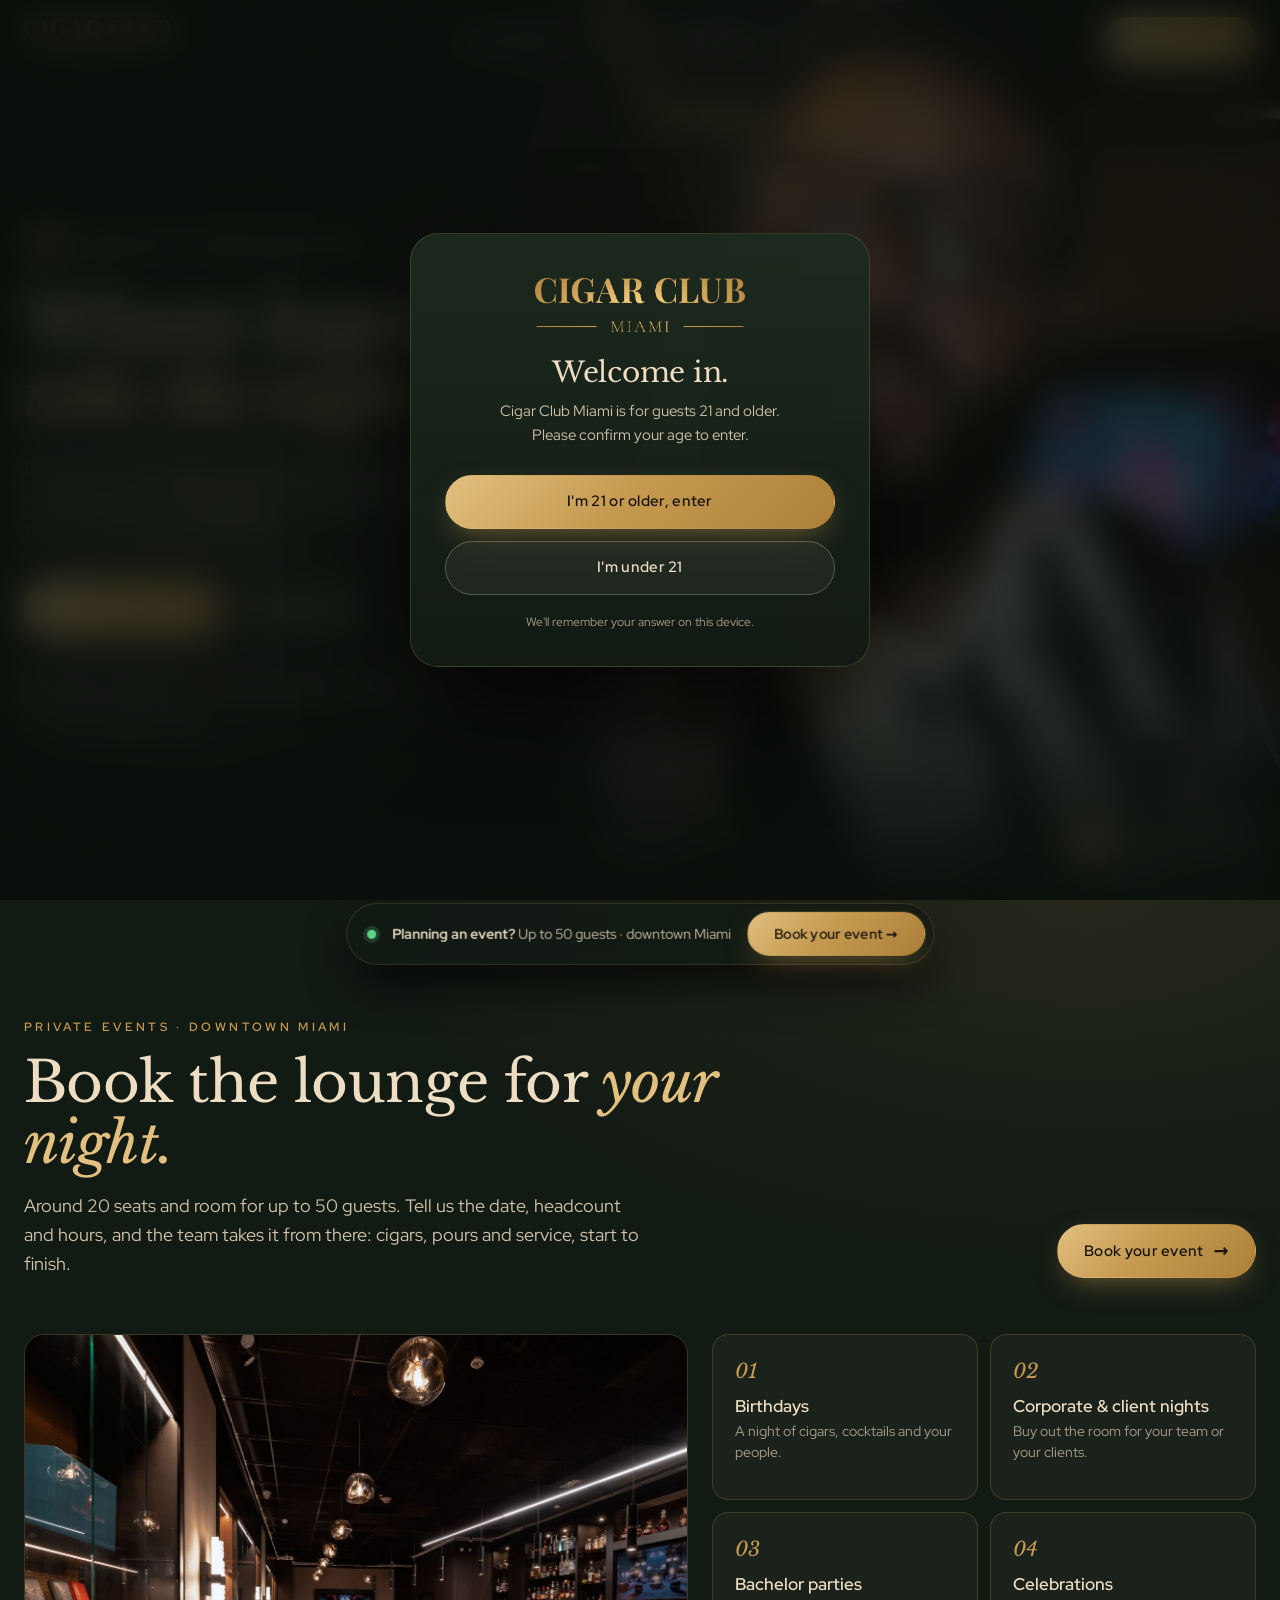
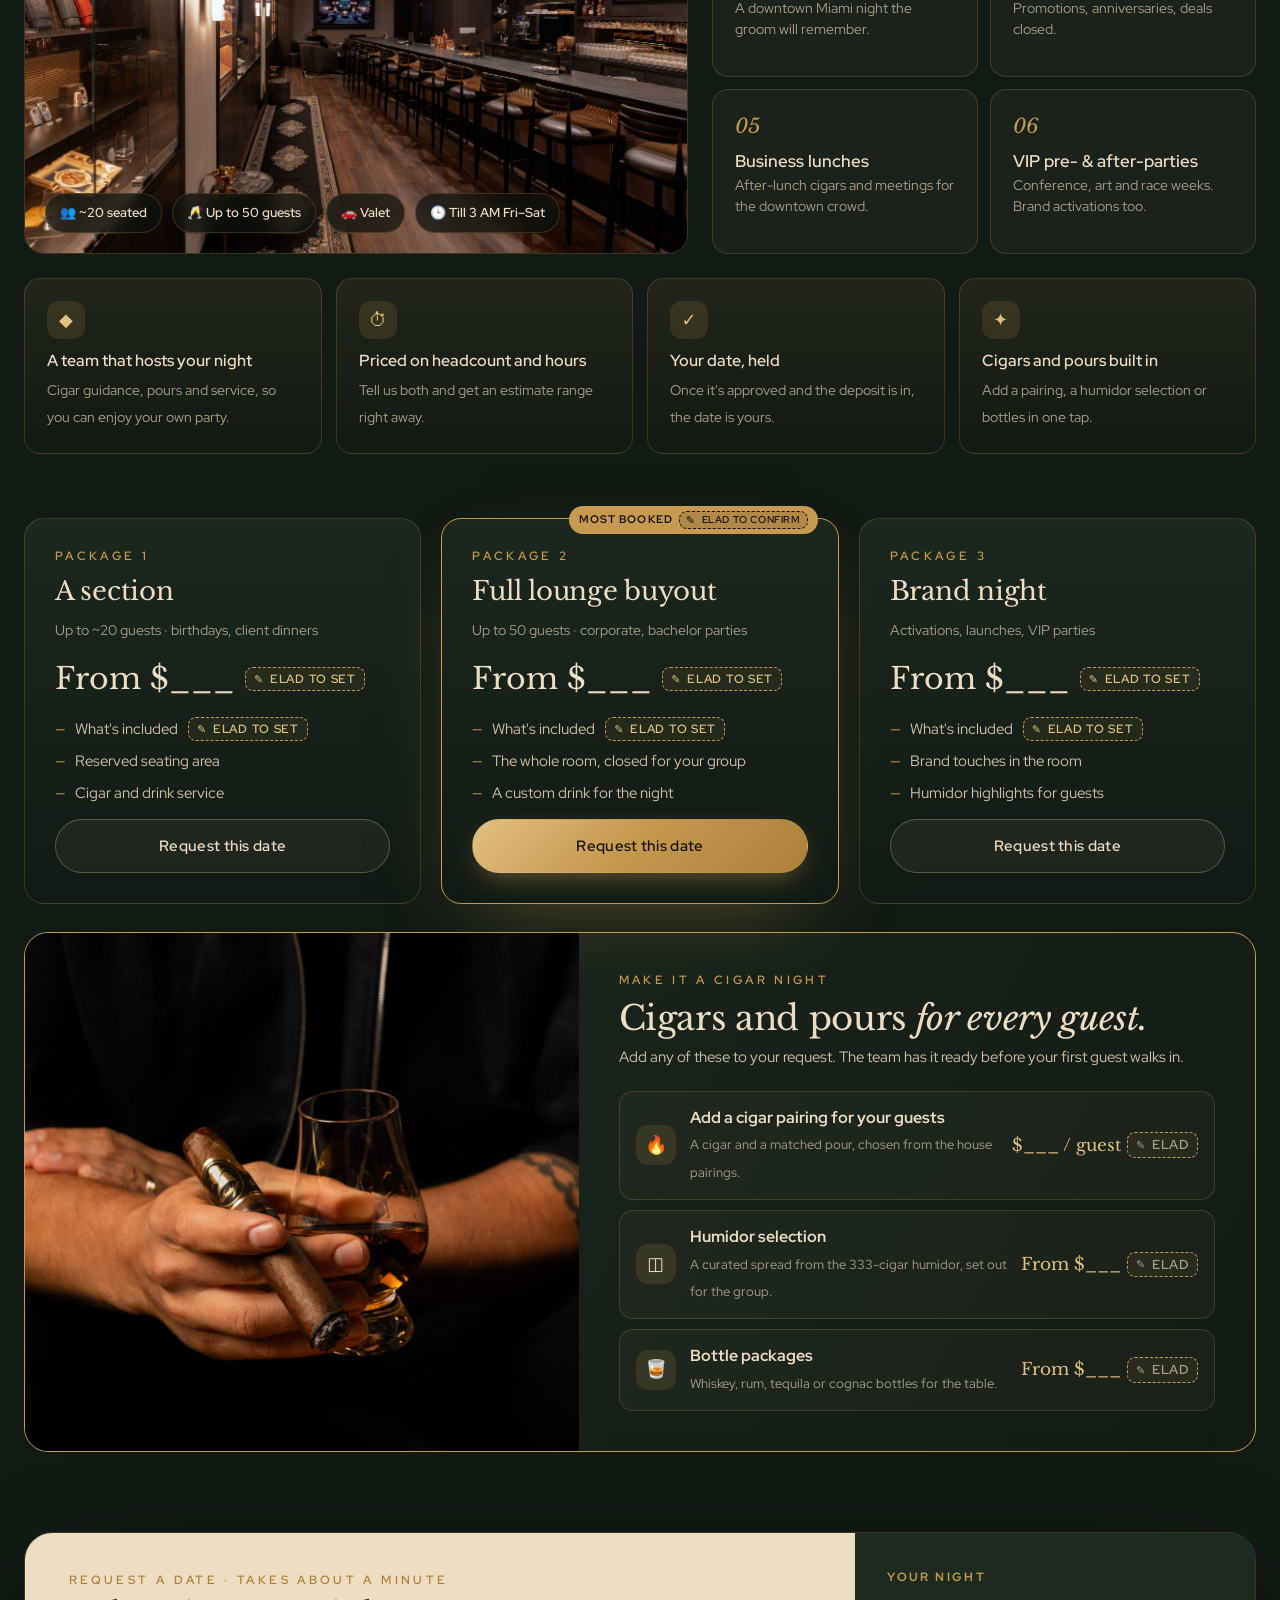
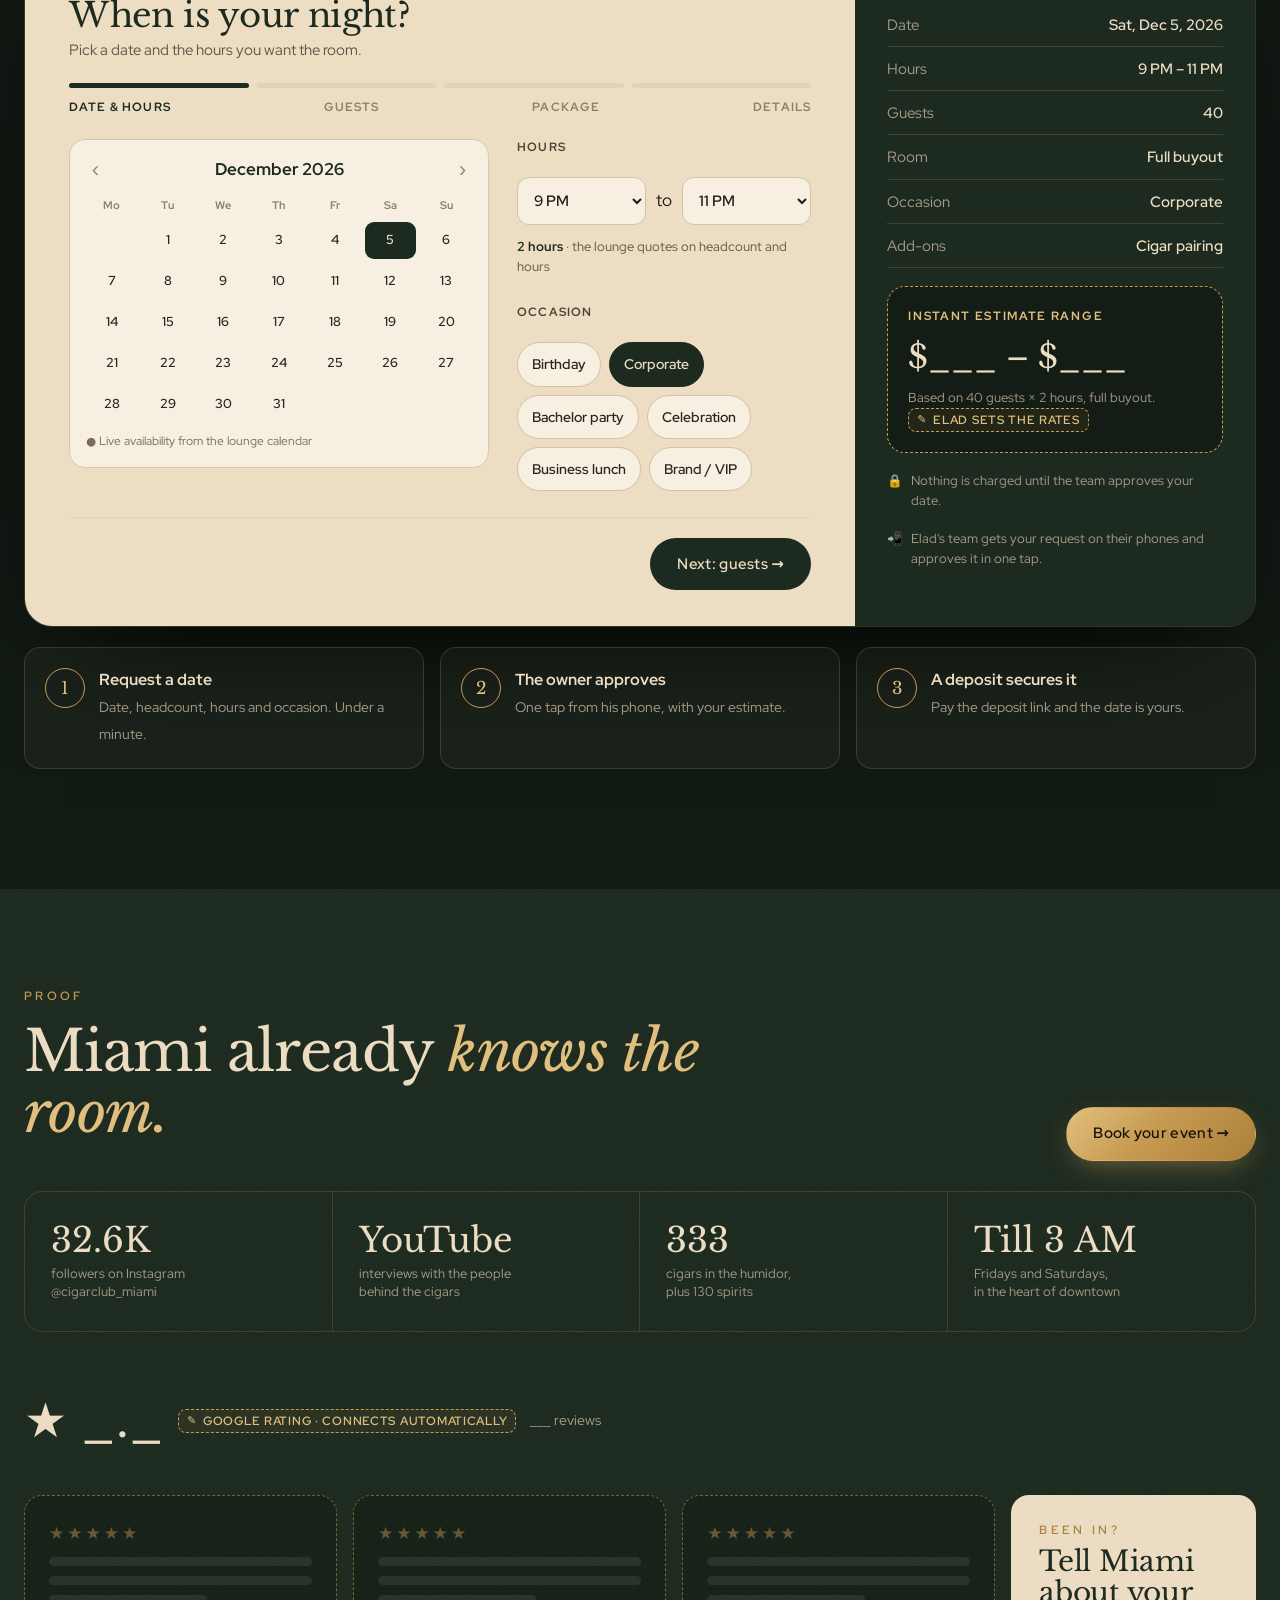
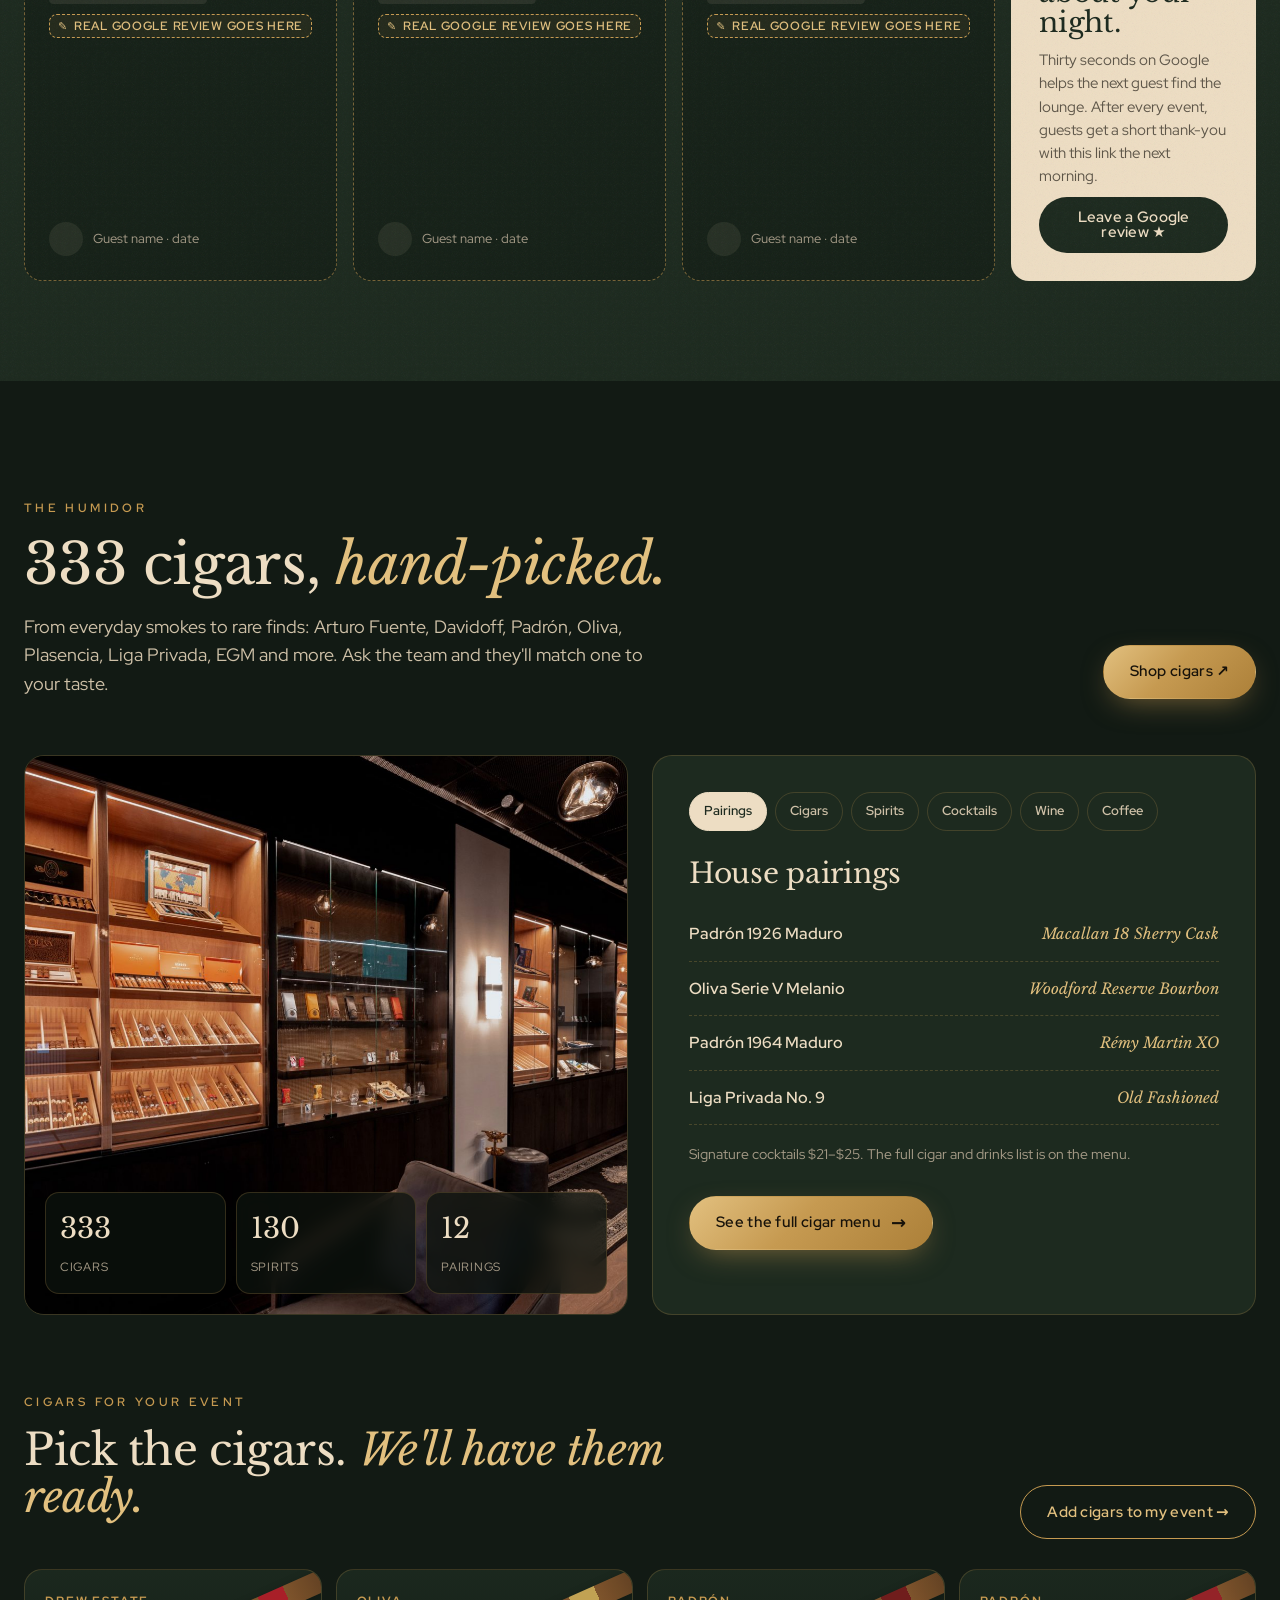
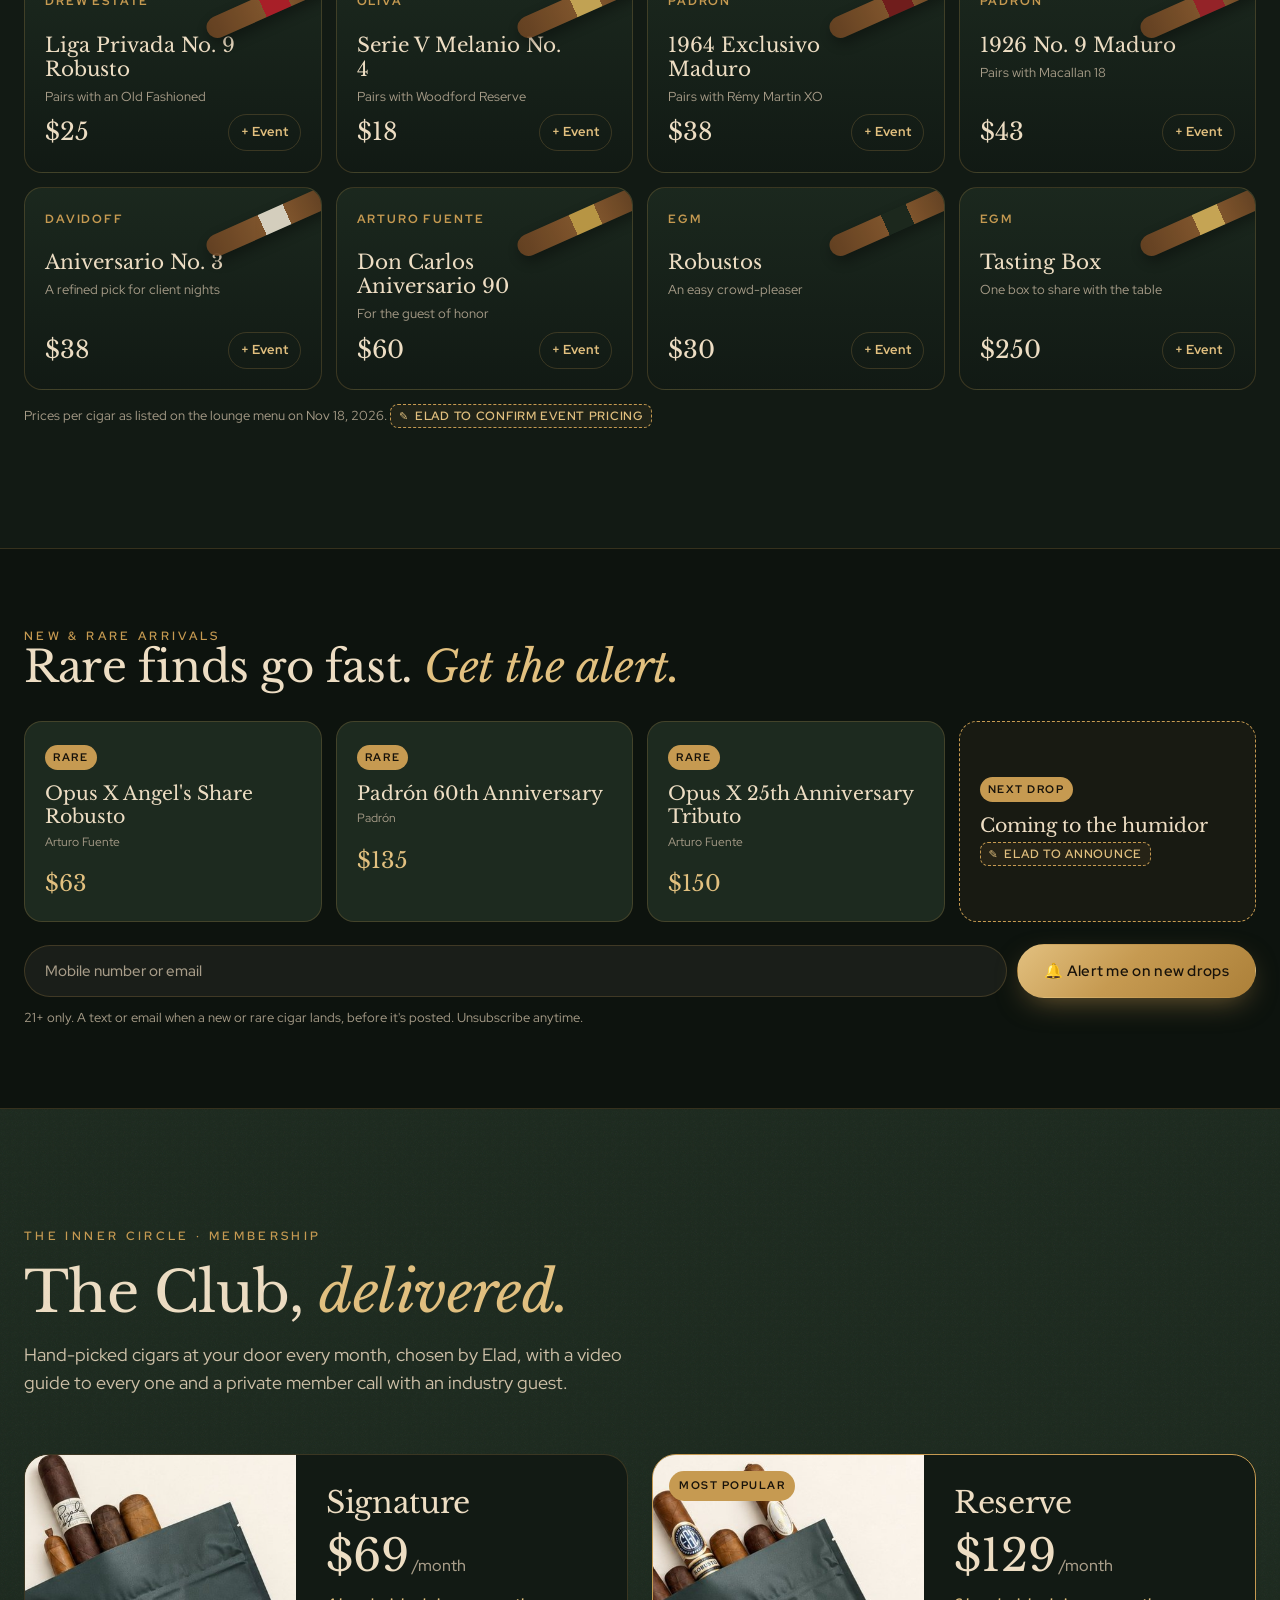
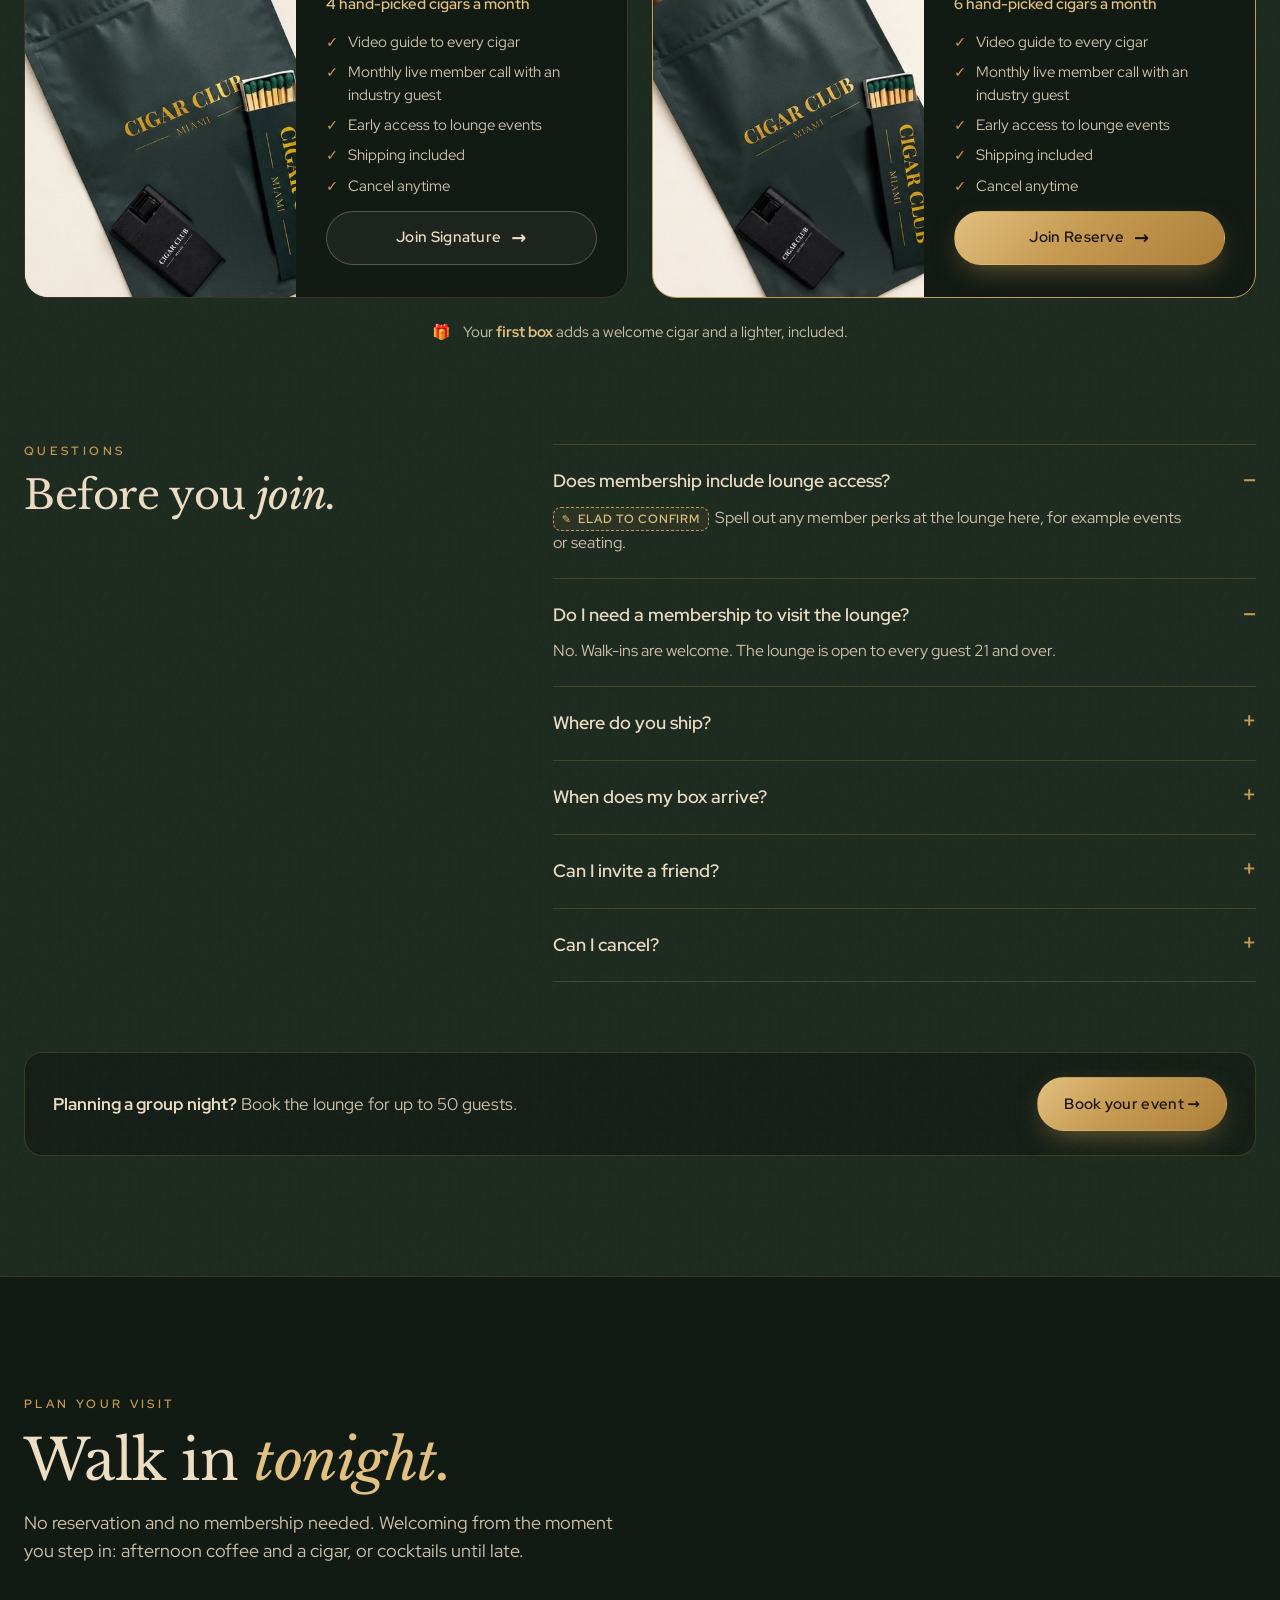
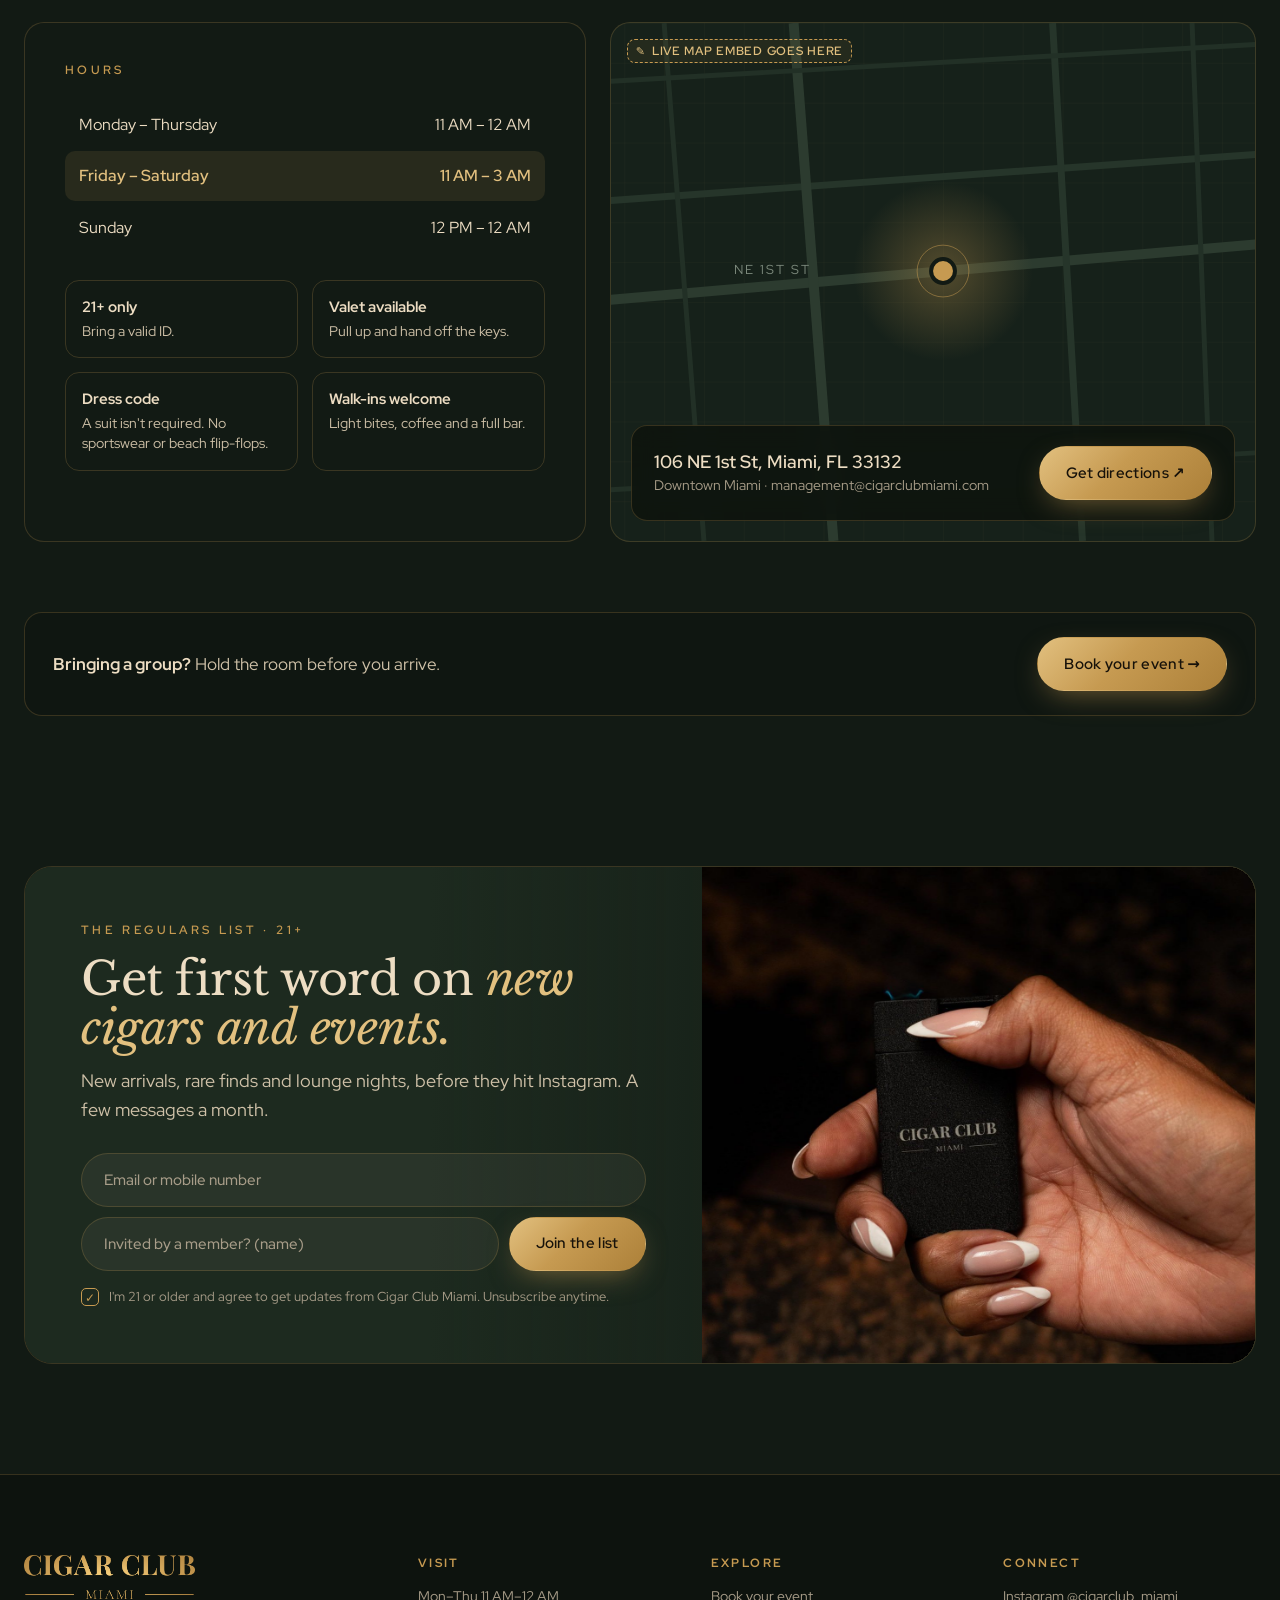
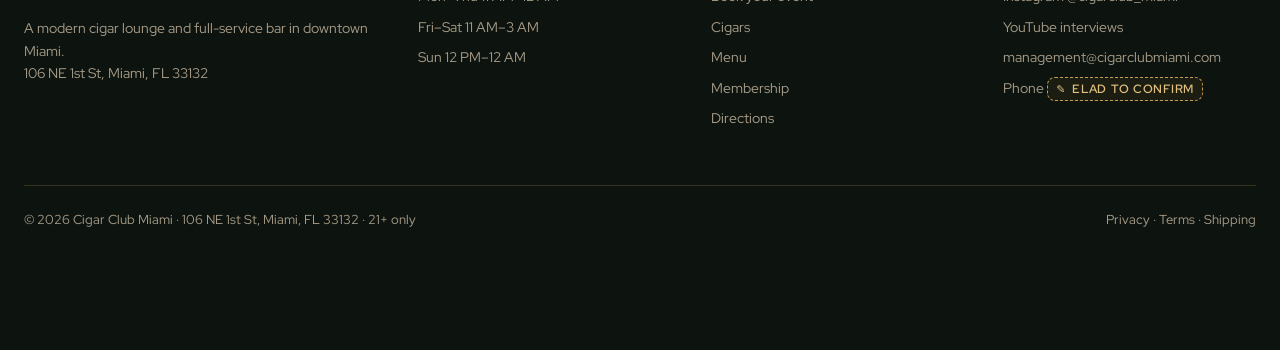
==== index.html @ aabade2b "Add Cigar Club Miami revamp preview (noindex mockup) Static preview pages and assets for an unlisted" ====
<!doctype html>
<html lang="en">
<head>
<meta charset="utf-8">
<meta name="viewport" content="width=device-width, initial-scale=1, viewport-fit=cover">
<!-- GETTING FOUND: one name, one address, one ZIP (33132) everywhere -->
<title>Cigar Club Miami | Cigar Lounge, Bar &amp; Private Events in Downtown Miami</title>
<meta name="description" content="Cigar lounge and full bar at 106 NE 1st St, downtown Miami, FL 33132. 333 cigars, 130 spirits, private events for up to 50 guests, and a monthly cigar membership. 21+.">
<meta name="robots" content="noindex,nofollow">
<meta property="og:type" content="website">
<meta property="og:site_name" content="Cigar Club Miami">
<meta property="og:title" content="Cigar Club Miami | Cigar Lounge &amp; Private Events, Downtown Miami">
<meta property="og:description" content="Book your event, shop 333 cigars, or walk in tonight. 106 NE 1st St, Miami, FL 33132. 21+.">
<meta property="og:url" content="https://cigarclubmiami.com/">
<meta property="og:image" content="https://cigarclubmiami.com/og-image.jpg">
<meta name="twitter:card" content="summary_large_image">
<script type="application/ld+json">
{
  "@context": "https://schema.org",
  "@type": ["BarOrPub", "LocalBusiness"],
  "name": "Cigar Club Miami",
  "url": "https://cigarclubmiami.com/",
  "image": "https://cigarclubmiami.com/og-image.jpg",
  "email": "management@cigarclubmiami.com",
  "address": {
    "@type": "PostalAddress",
    "streetAddress": "106 NE 1st St",
    "addressLocality": "Miami",
    "addressRegion": "FL",
    "postalCode": "33132",
    "addressCountry": "US"
  },
  "openingHoursSpecification": [
    {"@type": "OpeningHoursSpecification", "dayOfWeek": ["Monday","Tuesday","Wednesday","Thursday"], "opens": "11:00", "closes": "00:00"},
    {"@type": "OpeningHoursSpecification", "dayOfWeek": ["Friday","Saturday"], "opens": "11:00", "closes": "03:00"},
    {"@type": "OpeningHoursSpecification", "dayOfWeek": "Sunday", "opens": "12:00", "closes": "00:00"}
  ],
  "hasMenu": "https://cigarclubmiami.com/menu",
  "acceptsReservations": true,
  "sameAs": ["https://www.instagram.com/cigarclub_miami/"]
}
</script>
<link rel="stylesheet" href="assets/fonts/fonts.css">
<style>

:root{
  --green:#1d2a1f; --green-2:#1c291e; --deep:#121a14; --ink:#0d130e;
  --cream:#edddc3; --cream-2:#cfc1a8; --muted:#a89d89;
  --gold:#c69a51; --gold-2:#ac8039; --gold-hi:#e2c07f;
  --line:rgba(198,154,81,.22); --card:rgba(237,221,195,.04);
  --serif:'Libre Baskerville',Georgia,serif; --sans:'Red Hat Display',system-ui,sans-serif;
  --r:20px;
}
*{box-sizing:border-box;margin:0;padding:0}
html{scroll-behavior:smooth;-webkit-text-size-adjust:100%}
body{background:var(--deep);color:var(--cream);font-family:var(--sans);font-size:17px;line-height:1.6;-webkit-font-smoothing:antialiased;overflow-x:hidden}
img,video{display:block;max-width:100%}
a{color:inherit;text-decoration:none}
.wrap{width:min(1240px,100% - 48px);margin-inline:auto}
.eyebrow{font:600 12px/1.2 var(--sans);letter-spacing:.28em;text-transform:uppercase;color:var(--gold)}
h1,h2,h3{font-family:var(--serif);font-weight:400;letter-spacing:-.01em;line-height:1.08}
h2{font-size:clamp(34px,4.4vw,58px)}
h2 em,h1 em{font-style:italic;color:var(--gold-hi)}
.lead{color:var(--cream-2);font-size:18px;max-width:620px}
section{position:relative}
.sec{padding:120px 0}
.grain:before{content:"";position:absolute;inset:0;pointer-events:none;opacity:.06;
  background-image:url("data:image/svg+xml,%3Csvg xmlns='http://www.w3.org/2000/svg' width='160' height='160'%3E%3Cfilter id='n'%3E%3CfeTurbulence baseFrequency='.9' numOctaves='2'/%3E%3C/filter%3E%3Crect width='100%25' height='100%25' filter='url(%23n)'/%3E%3C/svg%3E")}

/* buttons */
.btn{display:inline-flex;align-items:center;justify-content:center;gap:10px;height:54px;padding:0 26px;border-radius:999px;font:600 15px/1 var(--sans);letter-spacing:.02em;cursor:pointer;border:1px solid transparent;transition:transform .2s,background .2s;white-space:nowrap}
.btn:hover{transform:translateY(-2px)}
.btn-gold{background:linear-gradient(135deg,var(--gold-hi),var(--gold) 45%,var(--gold-2));color:#17120a;box-shadow:0 10px 30px -10px rgba(198,154,81,.6)}
.btn-ghost{background:rgba(237,221,195,.06);border-color:rgba(237,221,195,.28);color:var(--cream);backdrop-filter:blur(10px)}
.btn-line{border-color:var(--gold);color:var(--gold-hi)}
.arrow{font-size:18px;line-height:1}

/* placeholder chip */
.ph{display:inline-flex;align-items:center;gap:6px;border:1px dashed var(--gold);color:var(--gold-hi);background:rgba(198,154,81,.08);border-radius:8px;padding:2px 8px;font:600 12px/1.5 var(--sans);letter-spacing:.06em;text-transform:uppercase;white-space:nowrap}
.ph:before{content:"✎";font-size:11px}

/* age gate */
#gate{position:fixed;inset:0;z-index:100;display:grid;place-items:center;background:rgba(10,15,11,.72);backdrop-filter:blur(18px) saturate(.8);padding:24px}
#gate .box{width:min(460px,100%);text-align:center;background:linear-gradient(180deg,rgba(29,42,31,.96),rgba(18,26,20,.98));border:1px solid var(--line);border-radius:28px;padding:44px 34px 34px;box-shadow:0 40px 120px -20px #000}
#gate img{width:210px;margin:0 auto 26px}
#gate h3{font-size:28px;margin-bottom:10px}
#gate p{color:var(--cream-2);font-size:15px;margin-bottom:28px}
#gate .row{display:grid;gap:12px}
#gate small{display:block;margin-top:18px;color:var(--muted);font-size:12px}
body.nogate #gate{display:none}

/* header */
header.top{position:fixed;top:0;left:0;right:0;z-index:50;transition:background .3s,border-color .3s;border-bottom:1px solid transparent}
header.top.scrolled{background:rgba(18,26,20,.82);backdrop-filter:blur(16px);border-color:var(--line)}
header .bar{display:flex;align-items:center;justify-content:space-between;height:78px}
header .logo img{height:38px;width:auto}
header nav{display:flex;gap:34px;font-size:14px;font-weight:500;letter-spacing:.04em}
header nav a{opacity:.85}header nav a:hover{opacity:1;color:var(--gold-hi)}
header .btn{height:44px;padding:0 20px;font-size:14px}

/* hero — desktop is full-bleed like mobile: Khaled behind the copy, gradient blend, no frame */
.hero{min-height:100vh;min-height:100svh;display:flex;align-items:center;overflow:hidden;background:var(--ink)}
.hero .media{position:absolute;inset:0;overflow:hidden}
.hero .amb{position:absolute;inset:-60px;background:url("assets/hero-khaled-graded-poster.jpg") 70% 18%/cover no-repeat;filter:blur(56px) brightness(.26) saturate(.8);transform:scale(1.14);pointer-events:none}
.bgv{position:absolute;top:0;right:0;bottom:0;height:100%;width:min(56vw,900px);max-width:none;object-fit:cover;object-position:48% 14%;filter:saturate(1.05) contrast(1.07) brightness(.97);
  -webkit-mask-image:linear-gradient(90deg,transparent 0%,#000 9%,#000 100%);
  mask-image:linear-gradient(90deg,transparent 0%,#000 9%,#000 100%)}
.hero .shade{position:absolute;inset:0;z-index:1;background:
  radial-gradient(70% 70% at 76% 34%,rgba(198,154,81,.10),transparent 58%),
  radial-gradient(120% 100% at 76% 42%,transparent 34%,rgba(13,19,14,.48) 100%),
  linear-gradient(90deg,rgba(13,19,14,.98) 0%,rgba(13,19,14,.93) 30%,rgba(13,19,14,.55) 50%,rgba(13,19,14,.12) 66%,rgba(13,19,14,.2) 100%),
  linear-gradient(0deg,rgba(13,19,14,1) 0%,rgba(13,19,14,.7) 10%,rgba(13,19,14,.2) 26%,rgba(13,19,14,0) 42%),
  linear-gradient(180deg,rgba(13,19,14,.5) 0%,rgba(13,19,14,0) 16%)}
.hero.grain:before{z-index:2;opacity:.10}
.hgrid{position:relative;z-index:3;display:grid;grid-template-columns:1fr;align-items:center;padding:120px 0 60px}
.hero .content{max-width:620px}
.frame{display:none}
.sound{position:absolute;left:50%;bottom:18px;transform:translateX(-50%);display:inline-flex;align-items:center;gap:10px;height:44px;padding:0 18px 0 8px;border-radius:999px;border:1px solid rgba(237,221,195,.35);background:rgba(13,19,14,.6);backdrop-filter:blur(10px);color:var(--cream);font:600 14px var(--sans);cursor:pointer;white-space:nowrap;z-index:3}
.sound span{width:28px;height:28px;border-radius:50%;background:var(--gold);color:#17120a;display:grid;place-items:center;font-size:11px}
.sound.d{left:auto;right:36px;bottom:36px;transform:none}
.sound.m{display:none}
#vmodal{position:fixed;inset:0;z-index:120;display:none;place-items:center;background:rgba(5,8,6,.88);backdrop-filter:blur(10px)}
#vmodal.on{display:grid}
#vmodal .vm{position:relative;height:min(86vh,900px);aspect-ratio:9/16;max-width:94vw}
#vmodal video{width:100%;height:100%;border-radius:18px;background:#000;object-fit:contain}
#vmodal button{position:absolute;top:-14px;right:-14px;width:40px;height:40px;border-radius:50%;border:1px solid var(--line);background:var(--green);color:var(--cream);font-size:16px;cursor:pointer}
.asseen{display:inline-flex;align-items:center;gap:10px;padding:7px 14px 7px 8px;border-radius:999px;background:rgba(13,19,14,.55);border:1px solid var(--line);backdrop-filter:blur(8px);font-size:13px;font-weight:500;color:var(--cream);margin-bottom:26px}
.asseen i{width:22px;height:22px;border-radius:50%;background:var(--gold);display:grid;place-items:center;color:#17120a;font-style:normal;font-size:10px;flex:none}
.hero h1{font-size:clamp(48px,5.1vw,76px);max-width:620px;margin-bottom:24px}
.hero .lead{margin-bottom:36px;font-size:19px;max-width:540px}
.ctas{display:flex;flex-wrap:wrap;gap:12px;margin-bottom:40px}
.status{display:flex;flex-wrap:wrap;gap:12px 28px;align-items:center;font-size:14px;color:var(--cream-2)}
.open{display:inline-flex;align-items:center;gap:9px;font-weight:600;color:var(--cream)}
.dot{width:9px;height:9px;border-radius:50%;background:#5fd38a;box-shadow:0 0 0 4px rgba(95,211,138,.18);animation:pulse 2s infinite}
.closed .dot{background:#d98b5f;box-shadow:0 0 0 4px rgba(217,139,95,.18)}
@keyframes pulse{50%{box-shadow:0 0 0 7px rgba(95,211,138,.05)}}
.status a.map{display:inline-flex;gap:8px;align-items:center;border-bottom:1px solid var(--line);padding-bottom:2px}
.status a.map:hover{color:var(--gold-hi)}

/* proof strip */
.proof{background:var(--green);border-top:1px solid var(--line);border-bottom:1px solid var(--line)}
.proof .grid{display:grid;grid-template-columns:repeat(4,1fr) 1.35fr;align-items:stretch}
.proof .item{padding:30px 26px;border-right:1px solid var(--line)}
.proof .num{font-family:var(--serif);font-size:34px;color:var(--cream);line-height:1.1}
.proof .lbl{font-size:13px;color:var(--muted);margin-top:6px;line-height:1.4}
.proof .reviews{margin:18px 0 18px 26px;border:1.5px dashed var(--gold);border-radius:14px;display:flex;flex-direction:column;justify-content:center;padding:14px 20px;background:rgba(198,154,81,.06)}
.proof .reviews b{color:var(--gold-hi);font-size:13px;letter-spacing:.16em;text-transform:uppercase}
.proof .reviews span{font-size:13px;color:var(--cream-2);line-height:1.45;margin-top:4px}
.stars{color:var(--gold);letter-spacing:3px;font-size:14px;opacity:.5}

/* marquee */
.marquee{overflow:hidden;border-bottom:1px solid var(--line);background:var(--deep);padding:22px 0}
.marquee .track{display:flex;gap:48px;white-space:nowrap;animation:mq 40s linear infinite;font-family:var(--serif);font-style:italic;font-size:26px;color:var(--cream-2)}
.marquee .track span:nth-child(even){color:var(--gold);font-style:normal;font-family:var(--sans);font-size:16px;align-self:center}
@keyframes mq{to{transform:translateX(-50%)}}

/* section head */
.head{display:flex;justify-content:space-between;align-items:flex-end;gap:40px;margin-bottom:56px}
.head .l{max-width:700px}
.head .eyebrow{margin-bottom:18px}
.head h2{margin-bottom:18px}

/* events */
.events{background:radial-gradient(1200px 600px at 85% 0%,rgba(198,154,81,.10),transparent 60%),var(--deep)}
.ev-grid{display:grid;grid-template-columns:1.1fr .9fr;gap:24px}
.ev-photo{position:relative;border-radius:var(--r);overflow:hidden;min-height:520px;border:1px solid var(--line)}
.ev-photo img{position:absolute;inset:0;width:100%;height:100%;object-fit:cover}
.ev-photo .cap{position:absolute;left:20px;right:20px;bottom:20px;display:flex;gap:10px;flex-wrap:wrap}
.pill{display:inline-flex;align-items:center;gap:8px;padding:9px 14px;border-radius:999px;background:rgba(13,19,14,.72);backdrop-filter:blur(10px);border:1px solid var(--line);font-size:13px;font-weight:600}
.types{display:grid;gap:12px}
.type{display:flex;gap:18px;align-items:flex-start;padding:20px 22px;border-radius:16px;background:var(--card);border:1px solid var(--line)}
.type .n{font-family:var(--serif);font-style:italic;color:var(--gold);font-size:20px;min-width:28px}
.type h4{font:600 17px/1.3 var(--sans);margin-bottom:3px}
.type p{font-size:14px;color:var(--muted);line-height:1.5}
.packages{display:grid;grid-template-columns:repeat(3,1fr);gap:20px;margin-top:64px}
.pkg{border-radius:var(--r);padding:30px;background:linear-gradient(180deg,rgba(29,42,31,.9),rgba(18,26,20,.9));border:1px solid var(--line);display:flex;flex-direction:column;gap:14px}
.pkg.feat{border-color:var(--gold);box-shadow:0 30px 80px -40px rgba(198,154,81,.5)}
.pkg h3{font-size:26px}
.pkg .cap2{font-size:14px;color:var(--muted)}
.pkg .price{font-family:var(--serif);font-size:30px;display:flex;align-items:center;gap:10px;flex-wrap:wrap}
.pkg ul{list-style:none;display:grid;gap:8px;font-size:15px;color:var(--cream-2);flex:1}
.pkg li{display:flex;gap:10px}.pkg li:before{content:"—";color:var(--gold)}
.addons{margin-top:22px;font-size:14px;color:var(--muted);text-align:center}
.addons b{color:var(--cream)}
.flow{display:grid;grid-template-columns:.95fr 1.05fr;gap:24px;margin-top:80px;align-items:stretch}
.steps{border-radius:var(--r);padding:40px;background:var(--green);border:1px solid var(--line);display:flex;flex-direction:column}
.steps .shot{flex:1;min-height:120px;margin-top:20px;border-radius:14px;background:url(assets/img/humidor-wall.jpg) center 60%/cover;border:1px solid var(--line)}
.steps h3{font-size:34px;margin:14px 0 30px}
.step{display:grid;grid-template-columns:52px 1fr;gap:18px;padding:20px 0;border-top:1px solid var(--line)}
.step .k{width:52px;height:52px;border-radius:50%;border:1px solid var(--gold);display:grid;place-items:center;font-family:var(--serif);color:var(--gold-hi);font-size:20px}
.step h4{font:600 18px/1.3 var(--sans);margin-bottom:4px}
.step p{font-size:15px;color:var(--muted)}
.form{border-radius:var(--r);padding:40px;background:var(--cream);color:#1a1a14}
.form .eyebrow{color:var(--gold-2)}
.form h3{font-size:32px;margin:12px 0 6px;color:var(--green)}
.form .sub{font-size:14px;color:#5d5548;margin-bottom:24px}
.fgrid{display:grid;grid-template-columns:1fr 1fr;gap:14px}
.f{display:flex;flex-direction:column;gap:6px;min-width:0}.f.full{grid-column:1/-1}
.f label{font-size:12px;font-weight:700;letter-spacing:.08em;text-transform:uppercase;color:#4b4538}
.f input,.f select{width:100%;min-width:0;height:50px;border-radius:12px;border:1px solid #d2c3a6;background:#f7efe1;padding:0 14px;font:500 15px var(--sans);color:#1a1a14;appearance:none}
.f select{background-image:linear-gradient(45deg,transparent 50%,#7a6a4d 50%),linear-gradient(135deg,#7a6a4d 50%,transparent 50%);background-position:calc(100% - 20px) 22px,calc(100% - 15px) 22px;background-size:5px 5px;background-repeat:no-repeat}
.form .btn{width:100%;margin-top:20px;background:var(--green);color:var(--cream)}
.form .fine{font-size:12px;color:#6d6455;margin-top:12px;text-align:center}
.form .ph{color:#7a5a22;border-color:#ac8039;background:rgba(172,128,57,.1)}

/* membership */
.member{background:var(--green)}
.plans{display:grid;grid-template-columns:1fr 1fr;gap:24px}
.plan{position:relative;border-radius:24px;overflow:hidden;background:var(--deep);border:1px solid var(--line);display:grid;grid-template-columns:.9fr 1.1fr}
.plan.feat{border-color:var(--gold)}
.plan .img{position:relative;min-height:100%;background:#efe4d1}
.plan .img img{position:absolute;inset:0;width:100%;height:100%;object-fit:cover;object-position:50% 40%}
.plan .body{padding:32px 30px;display:flex;flex-direction:column;gap:14px}
.plan .tag{z-index:3;position:absolute;top:16px;left:16px;background:var(--gold);color:#17120a;font-size:11px;font-weight:700;letter-spacing:.14em;text-transform:uppercase;padding:6px 10px;border-radius:999px}
.plan h3{font-size:30px}
.plan .pr{font-family:var(--serif);font-size:44px;line-height:1}.plan .pr small{font:500 16px var(--sans);color:var(--muted)}
.plan .cnt{font-size:15px;color:var(--gold-hi);font-weight:600}
.plan ul{list-style:none;display:grid;gap:7px;font-size:14.5px;color:var(--cream-2);flex:1}
.plan li{display:flex;gap:10px}.plan li:before{content:"✓";color:var(--gold)}
.plan .btn{width:100%}
.welcome{margin-top:22px;display:flex;align-items:center;justify-content:center;gap:12px;font-size:15px;color:var(--cream-2);text-align:center}
.welcome b{color:var(--gold-hi)}
.faq{display:grid;grid-template-columns:.8fr 1.2fr;gap:60px;margin-top:100px}
.faq h3{font-size:40px;margin-top:16px}
.q{border-top:1px solid var(--line);padding:22px 0}
.q:last-child{border-bottom:1px solid var(--line)}
.q summary{list-style:none;cursor:pointer;display:flex;justify-content:space-between;gap:20px;font-weight:600;font-size:18px}
.q summary::-webkit-details-marker{display:none}
.q summary:after{content:"+";color:var(--gold);font-size:24px;line-height:1}
.q[open] summary:after{content:"–"}
.q p{margin-top:10px;color:var(--cream-2);font-size:15.5px;max-width:640px}

/* menu */
.menu{background:var(--deep);overflow:hidden}
.mgrid{display:grid;grid-template-columns:1fr 1fr;gap:24px;align-items:stretch}
.mphoto{position:relative;border-radius:var(--r);overflow:hidden;min-height:560px;border:1px solid var(--line)}
.mphoto img{position:absolute;inset:0;width:100%;height:100%;object-fit:cover}
.mphoto .stat{position:absolute;left:20px;bottom:20px;right:20px;display:grid;grid-template-columns:repeat(3,1fr);gap:10px}
.mphoto .stat div{background:rgba(13,19,14,.75);backdrop-filter:blur(10px);border:1px solid var(--line);border-radius:14px;padding:14px}
.mphoto .stat b{display:block;font-family:var(--serif);font-size:28px;font-weight:400}
.mphoto .stat span{font-size:12px;color:var(--muted);letter-spacing:.06em;text-transform:uppercase}
.mcard{border-radius:var(--r);padding:36px;background:var(--green);border:1px solid var(--line);display:flex;flex-direction:column}
.tabs{display:flex;flex-wrap:wrap;gap:8px;margin-bottom:28px}
.tabs span{padding:8px 14px;border-radius:999px;border:1px solid var(--line);font-size:13px;font-weight:600;color:var(--cream-2)}
.tabs span.on{background:var(--cream);color:var(--green);border-color:var(--cream)}
.mcard h3{font-size:28px;margin-bottom:18px}
.drink{display:flex;align-items:baseline;gap:12px;padding:14px 0;border-bottom:1px dashed rgba(198,154,81,.25);font-size:17px}
.drink .dots{flex:1;border-bottom:1px dotted rgba(237,221,195,.2);transform:translateY(-4px)}
.drink .p{font-family:var(--serif);color:var(--gold-hi)}
.mcard .btn{margin-top:30px;align-self:flex-start}

/* visit */
.visit{background:var(--deep);border-top:1px solid var(--line)}
.vgrid{display:grid;grid-template-columns:1fr 1.15fr;gap:24px}
.vcard{border-radius:var(--r);padding:40px;background:var(--deep);border:1px solid var(--line)}
.hours{display:grid;gap:2px;margin:22px 0 28px}
.hours div{display:flex;justify-content:space-between;padding:12px 14px;border-radius:10px;font-size:16px}
.hours div.today{background:rgba(198,154,81,.12);color:var(--gold-hi);font-weight:600}
.facts{display:grid;grid-template-columns:1fr 1fr;gap:14px}
.fact{padding:16px;border-radius:14px;border:1px solid var(--line);font-size:14px;color:var(--cream-2);line-height:1.45}
.fact b{display:block;color:var(--cream);font-size:15px;margin-bottom:2px}
.mapbox{position:relative;border-radius:var(--r);overflow:hidden;border:1px solid var(--line);min-height:520px;background:#16211a}
.mapbox svg{position:absolute;inset:0;width:100%;height:100%}
.mapbox .addr{position:absolute;left:20px;right:20px;bottom:20px;display:flex;justify-content:space-between;align-items:center;gap:16px;padding:20px 22px;border-radius:16px;background:rgba(13,19,14,.85);backdrop-filter:blur(12px);border:1px solid var(--line)}
.mapbox .addr h4{font:600 18px/1.3 var(--sans)}.mapbox .addr p{font-size:14px;color:var(--muted)}
.mapbox .maptag{position:absolute;top:16px;left:16px}

/* list */
.list{background:var(--deep);padding:110px 0}
.lbox{position:relative;overflow:hidden;border-radius:28px;border:1px solid var(--line);display:grid;grid-template-columns:1.1fr .9fr;min-height:420px}
.lbox .txt{padding:56px;position:relative;z-index:2;background:linear-gradient(90deg,var(--green) 60%,rgba(29,42,31,.6))}
.lbox .txt h2{font-size:clamp(32px,3.6vw,48px);margin:16px 0 14px}
.lbox .ph-img{position:relative}
.lbox .ph-img img{position:absolute;inset:0;width:100%;height:100%;object-fit:cover}
.lform{display:flex;gap:10px;margin-top:28px;flex-wrap:wrap}
.lform input{flex:1;min-width:200px;height:54px;border-radius:999px;border:1px solid var(--line);background:rgba(237,221,195,.06);padding:0 22px;color:var(--cream);font:500 15px var(--sans)}
.lform input::placeholder{color:var(--muted)}
.check{display:flex;gap:10px;align-items:flex-start;margin-top:16px;font-size:13px;color:var(--muted)}
.check i{width:18px;height:18px;border-radius:5px;border:1px solid var(--gold);flex:none;margin-top:1px;display:grid;place-items:center;color:var(--gold);font-style:normal;font-size:12px}

/* footer */
footer{background:var(--ink);padding:80px 0 120px;border-top:1px solid var(--line);font-size:14px;color:var(--muted)}
.fgrid2{display:grid;grid-template-columns:1.4fr 1fr 1fr 1fr;gap:40px}
footer img{height:44px;width:auto;margin-bottom:18px}
footer h5{font:700 12px var(--sans);letter-spacing:.2em;text-transform:uppercase;color:var(--gold);margin-bottom:14px}
footer ul{list-style:none;display:grid;gap:8px}
footer a:hover{color:var(--cream)}
.legal{display:flex;justify-content:space-between;gap:20px;flex-wrap:wrap;margin-top:56px;padding-top:24px;border-top:1px solid var(--line);font-size:12.5px}


/* added: events/cigars/booking */
.types{grid-template-columns:1fr 1fr}
.type{flex-direction:column;gap:8px}
.why{display:grid;grid-template-columns:repeat(4,1fr);gap:14px;margin-top:24px}
.why .w{padding:22px;border-radius:16px;border:1px solid var(--line);background:linear-gradient(180deg,rgba(198,154,81,.08),transparent)}
.why b{display:block;font:600 16px/1.3 var(--sans);color:var(--cream);margin-bottom:4px}
.why span{font-size:14px;color:var(--muted);line-height:1.45}
.pkg{position:relative}
.ribbon{position:absolute;top:-13px;right:20px;display:flex;gap:6px;align-items:center;background:var(--gold);color:#17120a;font-size:11px;font-weight:700;letter-spacing:.1em;text-transform:uppercase;padding:5px 10px;border-radius:999px}
.ribbon .ph{background:rgba(23,18,10,.12);border-color:#17120a;color:#17120a;font-size:10px;padding:0 6px}
.f.chk .opt{display:flex;gap:10px;align-items:center;text-transform:none;letter-spacing:0;font-size:14px;font-weight:600;color:#2a261d;padding:12px 14px;border:1px dashed #c6a76c;border-radius:12px;background:#f7efe1}
.f.chk i{width:20px;height:20px;border-radius:6px;background:var(--green);color:var(--cream);display:grid;place-items:center;font-style:normal;font-size:12px}
.pair{padding:14px 0;border-bottom:1px dashed rgba(198,154,81,.25)}
.pair span{display:flex;justify-content:space-between;gap:16px;align-items:baseline}
.pair b{font-weight:600;font-size:16px}.pair i{font-family:var(--serif);color:var(--gold-hi);font-size:15px;text-align:right}
.mcard .note{margin-top:18px;font-size:14px;color:var(--muted)}
.order{margin-top:24px;display:grid;grid-template-columns:.8fr 1.2fr;border-radius:var(--r);overflow:hidden;border:1px solid var(--gold);background:var(--green)}
.order .oimg{position:relative;min-height:320px}.order .oimg img{position:absolute;inset:0;width:100%;height:100%;object-fit:cover}
.order .otxt{padding:44px}
.order h3{font-size:36px;margin:14px 0 12px}
.order p{color:var(--cream-2);max-width:560px}
.ob{display:flex;gap:12px;flex-wrap:wrap;margin-top:26px}
.cta-band{margin-top:70px;display:flex;justify-content:space-between;align-items:center;gap:20px;padding:24px 28px;border-radius:18px;border:1px solid var(--line);background:rgba(13,19,14,.5)}
.cta-band b{color:var(--cream)}.cta-band div{color:var(--cream-2)}
.dbar{position:fixed;left:50%;bottom:22px;z-index:55;transform:translate(-50%,140%);display:flex;align-items:center;gap:16px;padding:8px 8px 8px 20px;border-radius:999px;background:rgba(18,26,20,.9);backdrop-filter:blur(16px);border:1px solid var(--line);box-shadow:0 20px 50px -10px #000;font-size:14px;color:var(--cream-2);transition:transform .4s;white-space:nowrap}
.dbar b{color:var(--cream)}.dbar .btn{height:44px;font-size:14px}
.dbar.on{transform:translate(-50%,0)}
body.nodock .dbar{display:none}
@media (max-width:1080px){.why{grid-template-columns:1fr 1fr}}
@media (max-width:760px){
  .types{grid-template-columns:1fr 1fr;gap:10px}.type{padding:16px}.type h4{font-size:15px}.type p{font-size:13px}
  .why{grid-template-columns:1fr 1fr;gap:10px}.why .w{padding:16px}.why b{font-size:15px}.why span{font-size:13px}
  .order{grid-template-columns:1fr}.order .oimg{min-height:240px}.order .otxt{padding:28px 22px}.order h3{font-size:30px}
  .ob .btn{width:100%}
  .cta-band{flex-direction:column;align-items:stretch;text-align:center;margin-top:48px}
  .dbar{display:none}
  .pair span{flex-direction:column;gap:2px}.pair i{text-align:left}
}

.proof .grid.g4{grid-template-columns:repeat(4,1fr)}
@media (max-width:760px){.proof .grid.g4{grid-template-columns:1fr 1fr}.proof .grid.g4 .item:nth-child(-n+2){border-bottom:1px solid var(--line)}}
.rgrid{grid-template-columns:repeat(3,minmax(0,1fr)) minmax(0,1.25fr)}
.ask .btn{white-space:normal;height:auto;min-height:50px;padding:12px 18px;text-align:center}
.cg:before{top:16px;right:-46px;width:130px;height:16px}
.cg h4{margin-top:16px;max-width:100%}
.dr .tag2{align-self:flex-start}
.upsell .uimg img{object-position:50% 75%}
@media (max-width:1080px){.rgrid{grid-template-columns:1fr 1fr}}
@media (max-width:760px){.rgrid{grid-template-columns:1fr}.cg:before{display:none}.cg{border-top:3px solid var(--band,#c69a51)}.cg h4{margin-top:12px}}
.lform input:first-child{flex:1 1 100%}
.list{padding-top:30px}
/* mobile dock */
.dock{display:none}

/* reveal */
.rv{opacity:0;transform:translateY(26px);transition:opacity .9s cubic-bezier(.2,.7,.2,1),transform .9s cubic-bezier(.2,.7,.2,1)}
.rv.in{opacity:1;transform:none}
body.static .rv{opacity:1;transform:none;transition:none}
body.static .marquee .track{animation:none}
body.nodock .dock{display:none!important}

@media (max-width:1080px){
  .proof .grid{grid-template-columns:repeat(2,1fr)}
  .proof .item{border-bottom:1px solid var(--line)}
  .proof .reviews{grid-column:1/-1;margin:18px 0}
  .plans{grid-template-columns:1fr}
}
@media (max-width:760px){
  body{font-size:16px}
  .wrap{width:calc(100% - 40px)}
  .sec{padding:80px 0}
  header nav,.hide-m{display:none}
  header .bar{height:64px}
  header .logo img{height:30px}
  header .btn{height:40px;padding:0 16px;font-size:13px}
  .hero{align-items:flex-end}
  .hero .amb{display:none}
  .bgv{inset:0 0 auto 0;width:100%;height:62%;filter:none;object-position:50% 35%;
    -webkit-mask-image:none;mask-image:none}
  .hero .shade{background:linear-gradient(0deg,rgba(13,19,14,1) 0%,rgba(13,19,14,.97) 46%,rgba(13,19,14,.55) 56%,rgba(13,19,14,.08) 72%,rgba(13,19,14,.55) 100%)}
  .hero.grain:before{opacity:.06}
  .hgrid{grid-template-columns:1fr;padding:300px 0 100px;gap:0}
  .frame{display:none}
  .sound.d{display:none}
  .sound.m{display:inline-flex;left:auto;right:20px;bottom:auto;top:80px;transform:none;height:38px;font-size:13px}
  .asseen{font-size:11.5px;margin-bottom:16px;padding:6px 12px 6px 6px}
  .hero h1{font-size:40px;margin-bottom:14px}
  .hero .lead{font-size:15.5px;margin-bottom:22px;line-height:1.55}
  .ctas{display:grid;grid-template-columns:1fr 1fr;gap:9px;margin-bottom:18px}
  .ctas .btn{width:100%;height:48px;padding:0 10px;font-size:14px}
  .ctas .btn{grid-column:1/-1}
  .status{font-size:12.5px;gap:8px 16px}
  .status>span:last-child{display:none}
  .scrollcue{display:none}
  .proof .grid{grid-template-columns:1fr 1fr}
  .proof .item{padding:22px 16px}
  .proof .item:nth-child(even){border-right:0}
  .proof .num{font-size:24px}
  .marquee .track{font-size:20px}
  .head{flex-direction:column;align-items:flex-start;gap:20px;margin-bottom:36px}
  .ev-grid,.flow,.faq,.mgrid,.vgrid,.lbox{grid-template-columns:1fr}
  .ev-photo{min-height:380px}
  .packages{grid-template-columns:1fr;margin-top:40px}
  .flow{margin-top:48px}
  .steps,.form,.vcard,.mcard{padding:28px 22px}
  .plan{grid-template-columns:1fr}
  .plan .img{min-height:240px}
  .faq{gap:20px;margin-top:64px}
  .faq h3{font-size:32px}
  .mphoto{min-height:440px}
  .mphoto .stat b{font-size:22px}
  .facts{grid-template-columns:1fr}
  .mapbox{min-height:480px}
  .mapbox .addr{flex-direction:column;align-items:flex-start}
  .lbox .txt{padding:34px 24px;background:var(--green)}
  .lbox .ph-img{min-height:220px;order:-1}
  .lform input,.lform .btn{width:100%}
  .fgrid2{grid-template-columns:1fr 1fr}
  .fgrid2>div:first-child{grid-column:1/-1}
  footer{padding-bottom:140px}
  .welcome span:first-child{display:none}
  .lbl br{display:none}
  .fgrid{grid-template-columns:1fr 1fr}.f:nth-child(-n+3){grid-column:1/-1}
  .dock{display:grid;grid-template-columns:1fr 1fr 1fr;gap:8px;position:fixed;left:12px;right:12px;bottom:calc(12px + env(safe-area-inset-bottom));z-index:60;padding:8px;border-radius:20px;background:rgba(18,26,20,.9);backdrop-filter:blur(16px);border:1px solid var(--line);box-shadow:0 20px 50px -10px #000}
  .dock a{display:flex;flex-direction:column;align-items:center;justify-content:center;gap:2px;height:54px;border-radius:14px;font-size:12.5px;font-weight:700;letter-spacing:.03em}
  .dock a svg{width:19px;height:19px}
  .dock a.primary{background:linear-gradient(135deg,var(--gold-hi),var(--gold) 50%,var(--gold-2));color:#17120a}
  .dock a:not(.primary){color:var(--cream);background:rgba(237,221,195,.05)}
}
/* ===== v1.3 additions: motion, wizard, upsells, reviews, drops, checkout ===== */
.btn-gold{position:relative;overflow:hidden;isolation:isolate}
.btn-gold:after{content:"";position:absolute;top:0;bottom:0;left:-60%;width:40%;z-index:-1;background:linear-gradient(100deg,transparent,rgba(255,244,214,.75),transparent);transform:skewX(-20deg);animation:shimmer 4.2s ease-in-out infinite}
@keyframes shimmer{0%,62%{left:-60%}100%{left:140%}}
.smoke{position:absolute;inset:0;pointer-events:none;overflow:hidden;z-index:1;mix-blend-mode:screen}
.smoke i{position:absolute;border-radius:50%;filter:blur(60px);background:radial-gradient(circle,rgba(237,221,195,.10),transparent 65%);animation:drift 22s ease-in-out infinite alternate}
.smoke i:nth-child(1){width:700px;height:500px;left:-10%;top:30%}
.smoke i:nth-child(2){width:600px;height:600px;left:40%;top:-20%;animation-duration:28s;animation-delay:-8s}
.smoke i:nth-child(3){width:500px;height:400px;left:70%;top:60%;animation-duration:25s;animation-delay:-4s}
@keyframes drift{0%{transform:translate(0,0) scale(1)}50%{transform:translate(60px,-40px) scale(1.15)}100%{transform:translate(-40px,30px) scale(.95)}}
.px{overflow:hidden}.px img{will-change:transform;transform:scale(1.12)}
.rv.l{transform:translateX(-40px)}.rv.r{transform:translateX(40px)}.rv.l.in,.rv.r.in{transform:none}
body.static .rv.l,body.static .rv.r{transform:none}
body.static .smoke i{animation:none}

/* host strip */
.hoststrip{display:grid;grid-template-columns:repeat(4,1fr);gap:14px;margin-top:24px}
.hoststrip .w{padding:22px;border-radius:16px;border:1px solid var(--line);background:linear-gradient(180deg,rgba(198,154,81,.09),transparent)}
.hoststrip .ic{width:38px;height:38px;border-radius:12px;display:grid;place-items:center;background:rgba(198,154,81,.14);color:var(--gold-hi);margin-bottom:12px;font-size:18px}
.hoststrip b{display:block;font:600 16px/1.3 var(--sans);margin-bottom:4px}
.hoststrip span{font-size:14px;color:var(--muted);line-height:1.45}

/* upsells */
.upsell{margin-top:28px;border-radius:24px;border:1px solid var(--gold);background:linear-gradient(120deg,rgba(29,42,31,.95),rgba(18,26,20,.95));display:grid;grid-template-columns:.9fr 1.1fr;overflow:hidden}
.upsell .uimg{position:relative;min-height:340px}.upsell .uimg img{position:absolute;inset:0;width:100%;height:100%;object-fit:cover}
.upsell .ut{padding:40px}
.upsell h3{font-size:34px;margin:12px 0 8px}
.upsell .sub{color:var(--cream-2);font-size:15px;margin-bottom:22px}
.ulist{display:grid;gap:10px}
.uitem{display:grid;grid-template-columns:auto 1fr auto;gap:14px;align-items:center;padding:14px 16px;border-radius:14px;border:1px solid var(--line);background:rgba(237,221,195,.03)}
.uitem .ic{width:40px;height:40px;border-radius:12px;display:grid;place-items:center;background:rgba(198,154,81,.14);font-size:18px}
.uitem b{display:block;font-size:15.5px}.uitem span{font-size:13px;color:var(--muted)}
.uitem .pp{font-family:var(--serif);color:var(--gold-hi);font-size:17px;display:flex;gap:6px;align-items:center;white-space:nowrap}

/* wizard */
.wiz{margin-top:80px;display:grid;grid-template-columns:1.35fr .65fr;gap:0;border-radius:28px;overflow:hidden;border:1px solid var(--line);box-shadow:0 40px 120px -40px #000}
.wmain{background:var(--cream);color:#1a1a14;padding:40px 44px 36px;min-height:640px;display:flex;flex-direction:column}
.wmain .eyebrow{color:var(--gold-2)}
.wmain h3{font-size:34px;color:var(--green);margin:10px 0 4px}
.wmain .sub{font-size:14.5px;color:#5d5548}
.prog{display:flex;gap:8px;margin:22px 0 26px}
.prog span{flex:1;height:5px;border-radius:9px;background:#e2d3b6;position:relative;overflow:hidden}
.prog span.on{background:var(--green)}
.plabels{display:flex;justify-content:space-between;font-size:11.5px;font-weight:700;letter-spacing:.1em;text-transform:uppercase;color:#8c7f66;margin-top:-16px;margin-bottom:22px}
.plabels b{color:var(--green)}
.wstep{display:none;flex:1}.wstep.on{display:block;animation:stepin .5s ease}
@keyframes stepin{from{opacity:0;transform:translateX(24px)}to{opacity:1;transform:none}}
.wq{font:700 12px var(--sans);letter-spacing:.1em;text-transform:uppercase;color:#4b4538;margin:0 0 10px}
.cal{border:1px solid #d9c9aa;border-radius:16px;background:#f7efe1;padding:16px;max-width:420px}
.cal .mh{display:flex;justify-content:space-between;align-items:center;font-weight:700;color:var(--green);margin-bottom:10px}
.cal .mh span{color:#8c7f66;font-weight:600;cursor:pointer;padding:0 6px}
.cal .g{display:grid;grid-template-columns:repeat(7,1fr);gap:4px;text-align:center;font-size:13px}
.cal .g .h{font-size:11px;font-weight:700;color:#8c7f66;padding:4px 0}
.cal .g .d{padding:8px 0;border-radius:9px;cursor:pointer;font-weight:600;color:#2a261d}
.cal .g .d:hover{background:#eadcc1}
.cal .g .d.off{color:#c4b69a;text-decoration:line-through;cursor:default}
.cal .g .d.sel{background:var(--green);color:var(--cream)}
.cal .g .d.hot:after{content:"";display:block;width:4px;height:4px;border-radius:50%;background:var(--gold-2);margin:2px auto 0}
.cal .lg{display:flex;gap:14px;margin-top:10px;font-size:11.5px;color:#7a6d55}
.row2{display:grid;grid-template-columns:420px 1fr;gap:28px;align-items:start}
.timebox{display:grid;gap:12px}
.chips{display:flex;flex-wrap:wrap;gap:8px}
.chip{padding:10px 14px;border-radius:999px;border:1px solid #d2c3a6;background:#f7efe1;font-size:14px;font-weight:600;color:#2a261d;cursor:pointer;user-select:none}
.chip.on{background:var(--green);border-color:var(--green);color:var(--cream)}
.hrs{display:flex;gap:10px;align-items:center}
.hrs select{flex:1;height:48px;border-radius:12px;border:1px solid #d2c3a6;background:#f7efe1;padding:0 12px;font:600 15px var(--sans);color:#1a1a14}
.dur{font-size:13px;color:#5d5548}
.dur b{color:var(--green)}
.stepper{display:flex;align-items:center;gap:0;border:1px solid #d2c3a6;border-radius:14px;overflow:hidden;width:max-content;background:#f7efe1}
.stepper button{width:52px;height:56px;border:0;background:transparent;font-size:22px;color:var(--green);cursor:pointer}
.stepper output{min-width:90px;text-align:center;font-family:var(--serif);font-size:28px;color:var(--green)}
.range{width:100%;accent-color:#1d2a1f;margin:14px 0 4px}
.seg{display:grid;grid-template-columns:1fr 1fr;gap:12px}
.seg .o{padding:16px;border-radius:14px;border:1.5px solid #d2c3a6;background:#f7efe1;cursor:pointer}
.seg .o b{display:block;color:var(--green);font-size:16px}.seg .o span{font-size:13px;color:#6d6455}
.seg .o.on{border-color:var(--green);background:#fff8ea;box-shadow:inset 0 0 0 1px var(--green)}
.pk3{display:grid;grid-template-columns:repeat(3,1fr);gap:10px}
.pk3 .o{padding:16px;border-radius:14px;border:1.5px solid #d2c3a6;background:#f7efe1;cursor:pointer}
.pk3 .o b{display:block;color:var(--green);font-family:var(--serif);font-size:17px;font-weight:400}
.pk3 .o span{display:block;font-size:12.5px;color:#6d6455;margin-top:4px}
.pk3 .o.on{border-color:var(--green);background:#fff8ea;box-shadow:inset 0 0 0 1px var(--green)}
.adds{display:grid;gap:8px;margin-top:6px}
.add{display:flex;align-items:center;gap:12px;padding:12px 14px;border-radius:12px;border:1px solid #d2c3a6;background:#f7efe1;cursor:pointer;font-size:14.5px;font-weight:600;color:#2a261d}
.add i{width:22px;height:22px;border-radius:7px;border:1.5px solid #a89270;display:grid;place-items:center;font-style:normal;font-size:12px;color:transparent;flex:none}
.add.on i{background:var(--green);border-color:var(--green);color:var(--cream)}
.add em{margin-left:auto;font-style:normal;color:#7a5a22;font-size:13px;display:flex;gap:6px;align-items:center}
.wnav{display:flex;justify-content:space-between;align-items:center;margin-top:26px;padding-top:20px;border-top:1px solid #e2d3b6}
.wnav .back{background:none;border:0;font:600 14px var(--sans);color:#6d6455;cursor:pointer}
.wnav .btn{background:var(--green);color:var(--cream);height:52px}
.wmain .ph{color:#7a5a22;border-color:#ac8039;background:rgba(172,128,57,.1)}
.wside{background:var(--green);padding:36px 32px;display:flex;flex-direction:column;gap:18px;position:relative}
.wside h4{font:700 12px var(--sans);letter-spacing:.2em;text-transform:uppercase;color:var(--gold)}
.sumrow{display:flex;justify-content:space-between;gap:12px;font-size:14.5px;padding:10px 0;border-bottom:1px solid var(--line)}
.sumrow span{color:var(--muted)}.sumrow b{text-align:right;font-weight:600}
.est{border-radius:18px;padding:20px;background:rgba(13,19,14,.55);border:1px dashed var(--gold)}
.est .l{font-size:12px;letter-spacing:.14em;text-transform:uppercase;color:var(--gold-hi);font-weight:700}
.est .v{font-family:var(--serif);font-size:32px;margin:6px 0}
.est p{font-size:12.5px;color:var(--muted);line-height:1.45}
.wside .mini{font-size:12.5px;color:var(--muted);display:flex;gap:8px;align-items:flex-start}
.done{text-align:left}
.done .ok{width:64px;height:64px;border-radius:50%;background:var(--green);color:var(--gold-hi);display:grid;place-items:center;font-size:28px;margin-bottom:18px}
.done h3{margin-top:0}
.tl{margin-top:24px;display:grid;gap:0;position:relative}
.tl .t{display:grid;grid-template-columns:28px 1fr auto;gap:14px;align-items:start;padding:10px 0;position:relative}
.tl .t:before{content:"";position:absolute;left:13px;top:30px;bottom:-10px;width:2px;background:#e2d3b6}
.tl .t:last-child:before{display:none}
.tl .dot2{width:28px;height:28px;border-radius:50%;border:2px solid #c6a76c;background:#f7efe1;display:grid;place-items:center;font-size:12px;color:var(--green);z-index:1}
.tl .t.now .dot2{background:var(--green);border-color:var(--green);color:var(--gold-hi)}
.tl b{display:block;color:#1a1a14;font-size:15px}.tl span{font-size:13px;color:#6d6455}
.tl .when{font-size:12px;font-weight:700;color:#7a6d55;white-space:nowrap}
.how3{display:grid;grid-template-columns:repeat(3,1fr);gap:16px;margin-top:20px}
.how3 .s{display:flex;gap:14px;align-items:flex-start;padding:20px;border-radius:16px;border:1px solid var(--line);background:var(--card)}
.how3 .k{width:40px;height:40px;flex:none;border-radius:50%;border:1px solid var(--gold);display:grid;place-items:center;font-family:var(--serif);color:var(--gold-hi)}
.how3 b{display:block;font-size:15.5px}.how3 span{font-size:13.5px;color:var(--muted)}

/* reviews */
.reviews2{background:var(--green);padding:100px 0}
.rgrid{display:grid;grid-template-columns:repeat(3,1fr) 1.1fr;gap:16px;align-items:stretch}
.rcard{border-radius:18px;border:1.5px dashed rgba(198,154,81,.55);padding:24px;display:flex;flex-direction:column;gap:10px;background:rgba(13,19,14,.35)}
.rcard .st{color:var(--gold);letter-spacing:3px;opacity:.45}
.rcard .ln{height:9px;border-radius:9px;background:rgba(237,221,195,.09)}
.rcard .ln.s{width:60%}
.rcard .who{margin-top:auto;display:flex;gap:10px;align-items:center;font-size:13px;color:var(--muted)}
.rcard .av{width:34px;height:34px;border-radius:50%;background:rgba(237,221,195,.08)}
.ask{border-radius:18px;padding:28px;background:var(--cream);color:#1a1a14;display:flex;flex-direction:column;gap:10px}
.ask h3{font-size:28px;color:var(--green)}
.ask p{font-size:14.5px;color:#5d5548}
.ask .btn{background:var(--green);color:var(--cream);margin-top:auto}
.ask .ph{color:#7a5a22;border-color:#ac8039;background:rgba(172,128,57,.1)}
.rating{display:flex;align-items:center;gap:14px;margin-bottom:36px;flex-wrap:wrap}
.rating .big{font-family:var(--serif);font-size:48px}

/* cigars for your event */
.cfe{margin-top:28px}
.cgrid{display:grid;grid-template-columns:repeat(4,1fr);gap:14px}
.cg{position:relative;border-radius:18px;padding:22px 20px 20px;border:1px solid var(--line);background:linear-gradient(180deg,rgba(29,42,31,.9),rgba(18,26,20,.9));display:flex;flex-direction:column;gap:6px;overflow:hidden;min-height:190px}
.cg:before{content:"";position:absolute;right:-30px;top:20px;width:150px;height:22px;border-radius:12px;background:linear-gradient(90deg,#6b4423,#8a5a2f 40%,var(--band,#c69a51) 40%,var(--band,#c69a51) 58%,#8a5a2f 58%,#5a3a1e);transform:rotate(-24deg);opacity:.9;box-shadow:0 6px 14px rgba(0,0,0,.4)}
.cg .br{font-size:11.5px;letter-spacing:.16em;text-transform:uppercase;color:var(--gold);font-weight:700}
.cg h4{font-family:var(--serif);font-weight:400;font-size:20px;line-height:1.2;max-width:80%}
.cg .nt{font-size:13px;color:var(--muted)}
.cg .pr{margin-top:auto;display:flex;justify-content:space-between;align-items:center}
.cg .pr b{font-family:var(--serif);font-size:24px;color:var(--cream);font-weight:400}
.cg .pr a{font-size:13px;font-weight:700;color:var(--gold-hi);border:1px solid var(--line);border-radius:999px;padding:7px 12px}
.cfe .src{font-size:12.5px;color:var(--muted);margin-top:14px}

/* drops */
.drops{background:var(--ink);border-top:1px solid var(--line);border-bottom:1px solid var(--line);padding:80px 0;overflow:hidden}
.dhead{display:flex;justify-content:space-between;align-items:flex-end;gap:30px;margin-bottom:30px;flex-wrap:wrap}
.dhead h2{font-size:clamp(30px,3.4vw,46px)}
.dtrack{display:grid;grid-template-columns:repeat(4,1fr);gap:14px}
.dr{border-radius:18px;padding:20px;border:1px solid var(--line);background:var(--green);position:relative}
.dr .tag2{display:inline-block;font-size:10.5px;font-weight:800;letter-spacing:.16em;text-transform:uppercase;color:#17120a;background:var(--gold);padding:4px 8px;border-radius:999px;margin-bottom:12px}
.dr h4{font-family:var(--serif);font-weight:400;font-size:19px;line-height:1.25}
.dr .br{font-size:12px;color:var(--muted);margin-top:4px}
.dr .pz{margin-top:14px;font-family:var(--serif);font-size:22px;color:var(--gold-hi)}
.dr.next{border-style:dashed;border-color:var(--gold);background:rgba(198,154,81,.06);display:flex;flex-direction:column;justify-content:center}
.alert{display:flex;gap:10px;flex-wrap:wrap;margin-top:22px;align-items:center}
.alert input{flex:1;min-width:220px;height:52px;border-radius:999px;border:1px solid var(--line);background:rgba(237,221,195,.06);padding:0 20px;color:var(--cream);font:500 15px var(--sans)}
.alert input::placeholder{color:var(--muted)}
.alert small{width:100%;color:var(--muted);font-size:12.5px}

/* checkout modal */
#checkout{position:fixed;inset:0;z-index:110;display:none;place-items:center;background:rgba(5,8,6,.82);backdrop-filter:blur(12px);padding:20px;overflow:auto}
#checkout.on{display:grid}
.co{width:min(980px,100%);display:grid;grid-template-columns:.9fr 1.1fr;border-radius:26px;overflow:hidden;border:1px solid var(--line);box-shadow:0 40px 120px -20px #000;position:relative}
.co .cl{background:var(--green);padding:34px}
.co .cl img{border-radius:16px;margin:14px 0 18px;aspect-ratio:1/1;object-fit:cover;width:100%;max-height:300px}
.co .cl h3{font-size:30px}
.co .cl .pr{font-family:var(--serif);font-size:40px;margin:6px 0 14px}.co .cl .pr small{font:500 15px var(--sans);color:var(--muted)}
.co .cl ul{list-style:none;display:grid;gap:7px;font-size:14px;color:var(--cream-2)}
.co .cl li:before{content:"✓  ";color:var(--gold)}
.co .cr{background:var(--cream);color:#1a1a14;padding:34px}
.co .cr h4{font:700 12px var(--sans);letter-spacing:.16em;text-transform:uppercase;color:var(--gold-2);margin:18px 0 10px}
.co .cr h4:first-child{margin-top:0}
.co .cr .f input{height:46px}
.cardf{height:50px;border-radius:12px;border:1px solid #d2c3a6;background:#fff;display:flex;align-items:center;gap:10px;padding:0 14px;color:#8c7f66;font-size:14px}
.cardf b{margin-left:auto;font-size:11px;letter-spacing:.08em;color:#7a6d55}
.co .tot{display:flex;justify-content:space-between;margin-top:18px;padding-top:14px;border-top:1px solid #e2d3b6;font-weight:700}
.co .cr .btn{width:100%;margin-top:16px;background:var(--green);color:var(--cream)}
.co .x{position:absolute;top:14px;right:14px;width:38px;height:38px;border-radius:50%;border:1px solid rgba(0,0,0,.15);background:#f7efe1;cursor:pointer;font-size:15px;z-index:3}
.co .fine{font-size:12px;color:#6d6455;margin-top:10px;text-align:center}
.co .ph{color:#7a5a22;border-color:#ac8039;background:rgba(172,128,57,.1)}
.co .ok21{display:flex;gap:10px;align-items:center;font-size:13.5px;margin-top:12px}
.co .ok21 i{width:20px;height:20px;border-radius:6px;background:var(--green);color:var(--cream);display:grid;place-items:center;font-style:normal;font-size:11px}

@media (max-width:1080px){.cgrid,.dtrack{grid-template-columns:1fr 1fr}.rgrid{grid-template-columns:1fr 1fr}.hoststrip{grid-template-columns:1fr 1fr}}
@media (max-width:760px){
  .hoststrip{grid-template-columns:1fr 1fr;gap:10px}.hoststrip .w{padding:16px}.hoststrip b{font-size:14.5px}.hoststrip span{font-size:12.5px}
  .upsell{grid-template-columns:1fr}.upsell .uimg{min-height:220px}.upsell .ut{padding:26px 20px}.upsell h3{font-size:28px}
  .uitem{grid-template-columns:auto 1fr;}.uitem .pp{grid-column:2}
  .wiz{grid-template-columns:1fr;margin-top:56px}
  .wmain{padding:28px 20px;min-height:0}.wmain h3{font-size:28px}
  .row2{grid-template-columns:1fr}
  .cal{max-width:none}
  .pk3{grid-template-columns:1fr}
  .seg{grid-template-columns:1fr 1fr}
  .wside{padding:26px 20px}
  .how3{grid-template-columns:1fr}
  .rgrid{grid-template-columns:1fr}
  .rcard.hide-m{display:none}
  .cgrid,.dtrack{grid-template-columns:1fr 1fr;gap:10px}
  .cg{padding:16px 14px;min-height:170px}.cg h4{font-size:16px;max-width:100%}.cg:before{width:110px;height:16px;right:-36px;top:12px;opacity:.55}.cg .pr b{font-size:20px}.cg .pr a{font-size:11.5px;padding:5px 9px}
  .dr{padding:16px}.dr h4{font-size:16px}
  .alert .btn{width:100%}
  .co{grid-template-columns:1fr}.co .cl{padding:24px 20px}.co .cl img{display:none}.co .cr{padding:24px 20px}
  .plabels{font-size:10px}
}
</style>
</head>
<body>

<!-- 21+ confirm -->
<div id="gate" role="dialog" aria-modal="true" aria-labelledby="gate-t">
  <div class="box">
    <img src="assets/img/logo-wordmark.png" alt="Cigar Club Miami">
    <h3 id="gate-t">Welcome in.</h3>
    <p>Cigar Club Miami is for guests 21 and older.<br>Please confirm your age to enter.</p>
    <div class="row">
      <button class="btn btn-gold" onclick="enter()">I'm 21 or older, enter</button>
      <a class="btn btn-ghost" href="https://www.google.com">I'm under 21</a>
    </div>
    <small>We'll remember your answer on this device.</small>
  </div>
</div>

<header class="top" id="top">
  <div class="wrap bar">
    <a class="logo" href="#"><img src="assets/img/logo-wordmark.png" alt="Cigar Club Miami"></a>
    <nav>
      <a href="#events">Private events</a>
      <a href="#cigars">Cigars</a>
      <a href="#membership">Membership</a>
      <a href="#visit">Visit</a>
    </nav>
    <a class="btn btn-gold" href="#book">Book your event</a>
  </div>
</header>

<!-- HERO -->
<section class="hero grain" id="hero">
  <div class="media">
    <div class="amb" aria-hidden="true"></div>
    <video class="bgv" id="bgVideo" autoplay muted loop playsinline preload="auto"></video>
  </div>
  <div class="shade"></div>
  <div class="smoke"><i></i><i></i><i></i></div>
  <div class="wrap hgrid">
    <div class="content">
      <div class="asseen"><i>▶</i>The legend himself — DJ Khaled at Cigar Club Miami</div>
      <h1>Where legends<br><em>take the night.</em></h1>
      <p class="lead">Birthdays, client nights and bachelor parties in downtown Miami's cigar lounge. Up to 50 guests, 333 cigars and a full bar, with a team that hosts the whole night.</p>
      <div class="ctas">
        <a class="btn btn-gold" href="#book">Book your event <span class="arrow">→</span></a>
        <a class="btn btn-ghost" href="#cigars">Shop cigars</a>
      </div>
      <div class="status">
        <span class="open" id="openNow"><span class="dot"></span><span id="openTxt">Open today 11 AM – 12 AM</span></span>
        <a class="map" href="https://maps.google.com/?q=Cigar+Club+Miami+106+NE+1st+St+Miami+FL+33132" target="_blank" rel="noopener">📍 106 NE 1st St, Miami · Directions ↗</a>
        <span>21+ · Walk-ins welcome · Valet</span>
      </div>
    </div>
  </div>
  <button class="sound d" type="button" onclick="openFull()"><span>▶</span>Watch with sound</button>
  <button class="sound m" type="button" onclick="openFull()"><span>▶</span>Sound on</button>
</section>

<!-- PRIVATE EVENTS (primary funnel) -->
<section class="events sec" id="events">
  <div class="wrap">
    <div class="head rv">
      <div class="l">
        <div class="eyebrow">Private events · Downtown Miami</div>
        <h2>Book the lounge for <em>your night.</em></h2>
        <p class="lead">Around 20 seats and room for up to 50 guests. Tell us the date, headcount and hours, and the team takes it from there: cigars, pours and service, start to finish.</p>
      </div>
      <a class="btn btn-gold" href="#book">Book your event <span class="arrow">→</span></a>
    </div>

    <div class="ev-grid">
      <div class="ev-photo px rv l">
        <img src="assets/img/lounge-long.jpg" alt="The Cigar Club Miami lounge and bar">
        <div class="cap"><span class="pill">👥 ~20 seated</span><span class="pill">🥂 Up to 50 guests</span><span class="pill">🚗 Valet</span><span class="pill">🕒 Till 3 AM Fri–Sat</span></div>
      </div>
      <div class="types rv r">
        <div class="type"><span class="n">01</span><div><h4>Birthdays</h4><p>A night of cigars, cocktails and your people.</p></div></div>
        <div class="type"><span class="n">02</span><div><h4>Corporate &amp; client nights</h4><p>Buy out the room for your team or your clients.</p></div></div>
        <div class="type"><span class="n">03</span><div><h4>Bachelor parties</h4><p>A downtown Miami night the groom will remember.</p></div></div>
        <div class="type"><span class="n">04</span><div><h4>Celebrations</h4><p>Promotions, anniversaries, deals closed.</p></div></div>
        <div class="type"><span class="n">05</span><div><h4>Business lunches</h4><p>After-lunch cigars and meetings for the downtown crowd.</p></div></div>
        <div class="type"><span class="n">06</span><div><h4>VIP pre- &amp; after-parties</h4><p>Conference, art and race weeks. Brand activations too.</p></div></div>
      </div>
    </div>

    <div class="hoststrip rv">
      <div class="w"><div class="ic">◆</div><b>A team that hosts your night</b><span>Cigar guidance, pours and service, so you can enjoy your own party.</span></div>
      <div class="w"><div class="ic">⏱</div><b>Priced on headcount and hours</b><span>Tell us both and get an estimate range right away.</span></div>
      <div class="w"><div class="ic">✓</div><b>Your date, held</b><span>Once it's approved and the deposit is in, the date is yours.</span></div>
      <div class="w"><div class="ic">✦</div><b>Cigars and pours built in</b><span>Add a pairing, a humidor selection or bottles in one tap.</span></div>
    </div>

    <div class="packages">
      <div class="pkg rv">
        <div class="eyebrow">Package 1</div>
        <h3>A section</h3>
        <div class="cap2">Up to ~20 guests · birthdays, client dinners</div>
        <div class="price">From $___ <span class="ph">Elad to set</span></div>
        <ul><li>What's included <span class="ph">Elad to set</span></li><li>Reserved seating area</li><li>Cigar and drink service</li></ul>
        <a class="btn btn-ghost" href="#book" onclick="pickPkg(0)">Request this date</a>
      </div>
      <div class="pkg feat rv">
        <span class="ribbon">Most booked <span class="ph">Elad to confirm</span></span>
        <div class="eyebrow">Package 2</div>
        <h3>Full lounge buyout</h3>
        <div class="cap2">Up to 50 guests · corporate, bachelor parties</div>
        <div class="price">From $___ <span class="ph">Elad to set</span></div>
        <ul><li>What's included <span class="ph">Elad to set</span></li><li>The whole room, closed for your group</li><li>A custom drink for the night</li></ul>
        <a class="btn btn-gold" href="#book" onclick="pickPkg(1)">Request this date</a>
      </div>
      <div class="pkg rv">
        <div class="eyebrow">Package 3</div>
        <h3>Brand night</h3>
        <div class="cap2">Activations, launches, VIP parties</div>
        <div class="price">From $___ <span class="ph">Elad to set</span></div>
        <ul><li>What's included <span class="ph">Elad to set</span></li><li>Brand touches in the room</li><li>Humidor highlights for guests</li></ul>
        <a class="btn btn-ghost" href="#book" onclick="pickPkg(2)">Request this date</a>
      </div>
    </div>

    <div class="upsell rv">
      <div class="uimg px"><img src="assets/img/cigar-glass.jpg" alt="A cigar and a glass of spirits"></div>
      <div class="ut">
        <div class="eyebrow">Make it a cigar night</div>
        <h3>Cigars and pours <em>for every guest.</em></h3>
        <p class="sub">Add any of these to your request. The team has it ready before your first guest walks in.</p>
        <div class="ulist">
          <div class="uitem"><div class="ic">🔥</div><div><b>Add a cigar pairing for your guests</b><span>A cigar and a matched pour, chosen from the house pairings.</span></div><div class="pp">$___ / guest <span class="ph">Elad</span></div></div>
          <div class="uitem"><div class="ic">◫</div><div><b>Humidor selection</b><span>A curated spread from the 333-cigar humidor, set out for the group.</span></div><div class="pp">From $___ <span class="ph">Elad</span></div></div>
          <div class="uitem"><div class="ic">🥃</div><div><b>Bottle packages</b><span>Whiskey, rum, tequila or cognac bottles for the table.</span></div><div class="pp">From $___ <span class="ph">Elad</span></div></div>
        </div>
      </div>
    </div>

    <!-- Self-serve request wizard -->
    <div class="wiz rv" id="book">
      <form class="wmain" id="wiz" onsubmit="event.preventDefault()">
        <div class="eyebrow">Request a date · takes about a minute</div>
        <h3 id="wTitle">When is your night?</h3>
        <p class="sub" id="wSub">Pick a date and the hours you want the room.</p>
        <div class="prog"><span class="on"></span><span></span><span></span><span></span></div>
        <div class="plabels"><b>Date &amp; hours</b><span>Guests</span><span>Package</span><span>Details</span></div>

        <div class="wstep on" data-s="1">
          <div class="row2">
            <div class="cal" id="cal"></div>
            <div class="timebox">
              <div class="wq">Hours</div>
              <div class="hrs"><select id="tStart"></select><span>to</span><select id="tEnd"></select></div>
              <div class="dur" id="dur"></div>
              <div class="wq" style="margin-top:14px">Occasion</div>
              <div class="chips" id="occ"><span class="chip">Birthday</span><span class="chip on">Corporate</span><span class="chip">Bachelor party</span><span class="chip">Celebration</span><span class="chip">Business lunch</span><span class="chip">Brand / VIP</span></div>
            </div>
          </div>
        </div>

        <div class="wstep" data-s="2">
          <div class="wq">How many guests?</div>
          <div class="stepper"><button type="button" onclick="setG(g-5)">−</button><output id="gOut">40</output><button type="button" onclick="setG(g+5)">+</button></div>
          <input class="range" id="gRange" type="range" min="5" max="50" step="1" value="40" oninput="setG(+this.value)">
          <div class="dur">Up to 50 guests for a full buyout · around 20 seated</div>
          <div class="wq" style="margin-top:26px">The room</div>
          <div class="seg" id="space">
            <div class="o on" data-v="Full buyout"><b>Full lounge buyout</b><span>The room is closed to the public for your group.</span></div>
            <div class="o" data-v="A section"><b>A section</b><span>Your own area while the lounge stays open.</span></div>
          </div>
        </div>

        <div class="wstep" data-s="3">
          <div class="wq">Package</div>
          <div class="pk3" id="pk">
            <div class="o" data-v="A section"><b>A section</b><span>Up to ~20 · from $___</span></div>
            <div class="o on" data-v="Full lounge buyout"><b>Full lounge buyout</b><span>Up to 50 · from $___</span></div>
            <div class="o" data-v="Brand night"><b>Brand night</b><span>Activations · from $___</span></div>
          </div>
          <div class="wq" style="margin-top:22px">Make it a cigar night</div>
          <div class="adds" id="adds">
            <div class="add on" data-v="Cigar pairing"><i>✓</i>Add a cigar pairing for your guests<em>$___ / guest <span class="ph">Elad</span></em></div>
            <div class="add" data-v="Humidor selection"><i>✓</i>Humidor selection for the group<em>from $___ <span class="ph">Elad</span></em></div>
            <div class="add" data-v="Bottle package"><i>✓</i>Bottle package for the table<em>from $___ <span class="ph">Elad</span></em></div>
            <div class="add" data-v="DJ or jazz trio"><i>✓</i>DJ or jazz trio by request<em>quoted</em></div>
          </div>
        </div>

        <div class="wstep" data-s="4">
          <div class="fgrid">
            <div class="f"><label>Name</label><input placeholder="Your name" value="Jordan Reyes"></div>
            <div class="f"><label>Phone</label><input placeholder="(305) 000-0000" value="(305) 555-0142"></div>
            <div class="f full"><label>Email</label><input placeholder="you@email.com" value="jordan@company.com"></div>
            <div class="f full"><label>Company or occasion name (optional)</label><input placeholder="e.g. Q4 client night"></div>
            <div class="f full"><label>Invited by a member? (optional)</label><input placeholder="Member's name or referral code"></div>
          </div>
          <div class="add on" style="margin-top:14px"><i>✓</i>Everyone attending is 21 or older</div>
        </div>

        <div class="wstep done" data-s="5">
          <div class="ok">✓</div>
          <div class="eyebrow">Request received</div>
          <h3>You're on the calendar, pending approval.</h3>
          <p class="sub">Elad's team confirms your date, then a deposit link secures it. Here's what happens next:</p>
          <div class="tl">
            <div class="t now"><div class="dot2">✓</div><div><b>Request received</b><span>A copy is in your inbox and texts.</span></div><div class="when">Now</div></div>
            <div class="t"><div class="dot2">2</div><div><b>The team confirms your date</b><span>Approved in one tap, with your estimate.</span></div><div class="when">Within <span class="ph">__ hrs</span></div></div>
            <div class="t"><div class="dot2">3</div><div><b>Deposit link secures it</b><span>Pay online and the date is held for you.</span></div><div class="when">Deposit <span class="ph">Elad</span></div></div>
            <div class="t"><div class="dot2">4</div><div><b>Reminder: final headcount &amp; cigar picks</b><span>Lock the pairing and bottles.</span></div><div class="when">7 days before</div></div>
            <div class="t"><div class="dot2">5</div><div><b>Reminder: see you tomorrow</b><span>Address, valet and dress code.</span></div><div class="when">24 hrs before</div></div>
            <div class="t"><div class="dot2">★</div><div><b>Your night at Cigar Club Miami</b><span>The team hosts. You enjoy it.</span></div><div class="when" id="tlDate">Sat Dec 5</div></div>
          </div>
        </div>

        <div class="wnav" id="wnav">
          <button type="button" class="back" onclick="go(step-1)">← Back</button>
          <button type="button" class="btn" id="nextBtn" onclick="go(step+1)">Next: guests →</button>
        </div>
      </form>
      <aside class="wside">
        <h4>Your night</h4>
        <div>
          <div class="sumrow"><span>Date</span><b id="sDate">Sat, Dec 5, 2026</b></div>
          <div class="sumrow"><span>Hours</span><b id="sHours">9 PM – 11 PM</b></div>
          <div class="sumrow"><span>Guests</span><b id="sGuests">40</b></div>
          <div class="sumrow"><span>Room</span><b id="sSpace">Full buyout</b></div>
          <div class="sumrow"><span>Occasion</span><b id="sOcc">Corporate</b></div>
          <div class="sumrow"><span>Add-ons</span><b id="sAdds">Cigar pairing</b></div>
        </div>
        <div class="est">
          <div class="l">Instant estimate range</div>
          <div class="v">$___ – $___</div>
          <p id="estNote">Based on 40 guests × 2 hours, full buyout. <span class="ph">Elad sets the rates</span></p>
        </div>
        <div class="mini"><span>🔒</span><span>Nothing is charged until the team approves your date.</span></div>
        <div class="mini"><span>📲</span><span>Elad's team gets your request on their phones and approves it in one tap.</span></div>
      </aside>
    </div>

    <div class="how3">
      <div class="s rv"><div class="k">1</div><div><b>Request a date</b><span>Date, headcount, hours and occasion. Under a minute.</span></div></div>
      <div class="s rv"><div class="k">2</div><div><b>The owner approves</b><span>One tap from his phone, with your estimate.</span></div></div>
      <div class="s rv"><div class="k">3</div><div><b>A deposit secures it</b><span>Pay the deposit link and the date is yours.</span></div></div>
    </div>
  </div>
</section>

<!-- PROOF + REVIEWS -->
<section class="reviews2 grain" id="reviews">
  <div class="wrap">
    <div class="proof-in rv">
      <div class="head" style="margin-bottom:30px"><div class="l"><div class="eyebrow">Proof</div><h2>Miami already <em>knows the room.</em></h2></div><a class="btn btn-gold" href="#book">Book your event →</a></div>
    </div>
    <div class="proof" style="background:transparent;border-left:1px solid var(--line);border-right:1px solid var(--line);border-radius:18px;margin-bottom:50px">
      <div class="grid g4">
        <div class="item"><div class="num">32.6K</div><div class="lbl">followers on Instagram <br>@cigarclub_miami</div></div>
        <div class="item"><div class="num">YouTube</div><div class="lbl">interviews with the people <br>behind the cigars</div></div>
        <div class="item"><div class="num">333</div><div class="lbl">cigars in the humidor, <br>plus 130 spirits</div></div>
        <div class="item" style="border-right:0"><div class="num">Till 3 AM</div><div class="lbl">Fridays and Saturdays, <br>in the heart of downtown</div></div>
      </div>
    </div>
    <div class="rating rv"><span class="big">★ _._</span><span class="ph">Google rating · connects automatically</span><span style="color:var(--muted);font-size:14px">___ reviews</span></div>
    <div class="rgrid">
      <div class="rcard rv"><div class="st">★★★★★</div><div class="ln"></div><div class="ln"></div><div class="ln s"></div><span class="ph">Real Google review goes here</span><div class="who"><div class="av"></div>Guest name · date</div></div>
      <div class="rcard rv"><div class="st">★★★★★</div><div class="ln"></div><div class="ln"></div><div class="ln s"></div><span class="ph">Real Google review goes here</span><div class="who"><div class="av"></div>Guest name · date</div></div>
      <div class="rcard rv hide-m"><div class="st">★★★★★</div><div class="ln"></div><div class="ln"></div><div class="ln s"></div><span class="ph">Real Google review goes here</span><div class="who"><div class="av"></div>Guest name · date</div></div>
      <div class="ask rv">
        <div class="eyebrow" style="color:var(--gold-2)">Been in?</div>
        <h3>Tell Miami about your night.</h3>
        <p>Thirty seconds on Google helps the next guest find the lounge. After every event, guests get a short thank-you with this link the next morning.</p>
        <a class="btn" href="#">Leave a Google review ★</a>
      </div>
    </div>
  </div>
</section>

<!-- CIGARS -->
<section class="menu sec" id="cigars">
  <div class="wrap">
    <div class="head rv">
      <div class="l">
        <div class="eyebrow">The humidor</div>
        <h2>333 cigars, <em>hand-picked.</em></h2>
        <p class="lead">From everyday smokes to rare finds: Arturo Fuente, Davidoff, Padrón, Oliva, Plasencia, Liga Privada, EGM and more. Ask the team and they'll match one to your taste.</p>
      </div>
      <a class="btn btn-gold" href="https://menu.cigarclubmiami.com" target="_blank" rel="noopener">Shop cigars ↗</a>
    </div>
    <div class="mgrid">
      <div class="mphoto px rv l">
        <img src="assets/img/humidor-wall.jpg" alt="The humidor wall at Cigar Club Miami">
        <div class="stat"><div><b>333</b><span>Cigars</span></div><div><b>130</b><span>Spirits</span></div><div><b>12</b><span>Pairings</span></div></div>
      </div>
      <div class="mcard rv r">
        <div class="tabs"><span class="on">Pairings</span><span>Cigars</span><span>Spirits</span><span>Cocktails</span><span>Wine</span><span>Coffee</span></div>
        <h3>House pairings</h3>
        <div class="pair"><span><b>Padrón 1926 Maduro</b><i>Macallan 18 Sherry Cask</i></span></div>
        <div class="pair"><span><b>Oliva Serie V Melanio</b><i>Woodford Reserve Bourbon</i></span></div>
        <div class="pair"><span><b>Padrón 1964 Maduro</b><i>Rémy Martin XO</i></span></div>
        <div class="pair"><span><b>Liga Privada No. 9</b><i>Old Fashioned</i></span></div>
        <p class="note">Signature cocktails $21–$25. The full cigar and drinks list is on the menu.</p>
        <a class="btn btn-gold" href="https://menu.cigarclubmiami.com" target="_blank" rel="noopener">See the full cigar menu <span class="arrow">→</span></a>
      </div>
    </div>

    <div class="cfe" id="event-cigars">
      <div class="head rv" style="margin:80px 0 30px">
        <div class="l"><div class="eyebrow">Cigars for your event</div><h2 style="font-size:clamp(30px,3.4vw,46px)">Pick the cigars. <em>We'll have them ready.</em></h2></div>
        <a class="btn btn-line" href="#book">Add cigars to my event →</a>
      </div>
      <div class="cgrid">
        <div class="cg rv" style="--band:#b8202b"><div class="br">Drew Estate</div><h4>Liga Privada No. 9 Robusto</h4><div class="nt">Pairs with an Old Fashioned</div><div class="pr"><b>$25</b><a href="#book">+ Event</a></div></div>
        <div class="cg rv" style="--band:#d4b15a"><div class="br">Oliva</div><h4>Serie V Melanio No. 4</h4><div class="nt">Pairs with Woodford Reserve</div><div class="pr"><b>$18</b><a href="#book">+ Event</a></div></div>
        <div class="cg rv" style="--band:#7a1d1d"><div class="br">Padrón</div><h4>1964 Exclusivo Maduro</h4><div class="nt">Pairs with Rémy Martin XO</div><div class="pr"><b>$38</b><a href="#book">+ Event</a></div></div>
        <div class="cg rv" style="--band:#a2242b"><div class="br">Padrón</div><h4>1926 No. 9 Maduro</h4><div class="nt">Pairs with Macallan 18</div><div class="pr"><b>$43</b><a href="#book">+ Event</a></div></div>
        <div class="cg rv" style="--band:#e9e2d0"><div class="br">Davidoff</div><h4>Aniversario No. 3</h4><div class="nt">A refined pick for client nights</div><div class="pr"><b>$38</b><a href="#book">+ Event</a></div></div>
        <div class="cg rv" style="--band:#c9a24a"><div class="br">Arturo Fuente</div><h4>Don Carlos Aniversario 90</h4><div class="nt">For the guest of honor</div><div class="pr"><b>$60</b><a href="#book">+ Event</a></div></div>
        <div class="cg rv" style="--band:#1d2a1f"><div class="br">EGM</div><h4>Robustos</h4><div class="nt">An easy crowd-pleaser</div><div class="pr"><b>$30</b><a href="#book">+ Event</a></div></div>
        <div class="cg rv" style="--band:#d9b35b"><div class="br">EGM</div><h4>Tasting Box</h4><div class="nt">One box to share with the table</div><div class="pr"><b>$250</b><a href="#book">+ Event</a></div></div>
      </div>
      <p class="src rv">Prices per cigar as listed on the lounge menu on Nov 18, 2026. <span class="ph">Elad to confirm event pricing</span></p>
    </div>
  </div>
</section>

<!-- NEW & RARE DROPS -->
<section class="drops" id="drops">
  <div class="wrap">
    <div class="dhead rv">
      <div><div class="eyebrow">New &amp; rare arrivals</div><h2>Rare finds go fast. <em>Get the alert.</em></h2></div>
    </div>
    <div class="dtrack">
      <div class="dr rv"><span class="tag2">Rare</span><h4>Opus X Angel's Share Robusto</h4><div class="br">Arturo Fuente</div><div class="pz">$63</div></div>
      <div class="dr rv"><span class="tag2">Rare</span><h4>Padrón 60th Anniversary</h4><div class="br">Padrón</div><div class="pz">$135</div></div>
      <div class="dr rv"><span class="tag2">Rare</span><h4>Opus X 25th Anniversary Tributo</h4><div class="br">Arturo Fuente</div><div class="pz">$150</div></div>
      <div class="dr next rv"><span class="tag2">Next drop</span><h4>Coming to the humidor</h4><div class="br"><span class="ph">Elad to announce</span></div></div>
    </div>
    <form class="alert rv" onsubmit="event.preventDefault();this.querySelector('button').textContent='Alert set (mockup)'">
      <input placeholder="Mobile number or email" aria-label="Mobile number or email">
      <button class="btn btn-gold" type="submit">🔔 Alert me on new drops</button>
      <small>21+ only. A text or email when a new or rare cigar lands, before it's posted. Unsubscribe anytime.</small>
    </form>
  </div>
</section>

<!-- MEMBERSHIP -->
<section class="member sec grain" id="membership">
  <div class="wrap">
    <div class="head rv">
      <div class="l">
        <div class="eyebrow">The Inner Circle · Membership</div>
        <h2>The Club, <em>delivered.</em></h2>
        <p class="lead">Hand-picked cigars at your door every month, chosen by Elad, with a video guide to every one and a private member call with an industry guest.</p>
      </div>
    </div>
    <div class="plans">
      <div class="plan rv l">
        <div class="img"><img src="assets/img/box-signature.jpg" alt="Signature monthly box"></div>
        <div class="body">
          <h3>Signature</h3>
          <div class="pr">$69<small> /month</small></div>
          <div class="cnt">4 hand-picked cigars a month</div>
          <ul><li>Video guide to every cigar</li><li>Monthly live member call with an industry guest</li><li>Early access to lounge events</li><li>Shipping included</li><li>Cancel anytime</li></ul>
          <button class="btn btn-ghost" type="button" onclick="openCheckout('signature')">Join Signature <span class="arrow">→</span></button>
        </div>
      </div>
      <div class="plan feat rv r">
        <span class="tag">Most popular</span>
        <div class="img"><img src="assets/img/box-reserve.jpg" alt="Reserve monthly box"></div>
        <div class="body">
          <h3>Reserve</h3>
          <div class="pr">$129<small> /month</small></div>
          <div class="cnt">6 hand-picked cigars a month</div>
          <ul><li>Video guide to every cigar</li><li>Monthly live member call with an industry guest</li><li>Early access to lounge events</li><li>Shipping included</li><li>Cancel anytime</li></ul>
          <button class="btn btn-gold" type="button" onclick="openCheckout('reserve')">Join Reserve <span class="arrow">→</span></button>
        </div>
      </div>
    </div>
    <p class="welcome rv"><span>🎁</span><span>Your <b>first box</b> adds a welcome cigar and a lighter, included.</span></p>

    <div class="faq">
      <div class="rv"><div class="eyebrow">Questions</div><h3>Before you <em>join.</em></h3></div>
      <div class="rv">
        <details class="q" open><summary>Does membership include lounge access?</summary><p><span class="ph">Elad to confirm</span> &nbsp;Spell out any member perks at the lounge here, for example events or seating.</p></details>
        <details class="q" open><summary>Do I need a membership to visit the lounge?</summary><p>No. Walk-ins are welcome. The lounge is open to every guest 21 and over.</p></details>
        <details class="q"><summary>Where do you ship?</summary><p><span class="ph">Elad to confirm</span> &nbsp;Florida only or anywhere in the US.</p></details>
        <details class="q"><summary>When does my box arrive?</summary><p>Ship date each month <span class="ph">Elad to set</span></p></details>
        <details class="q"><summary>Can I invite a friend?</summary><p>Yes. Share your member code and they can mention it when they join or book an event. <span class="ph">Elad to set the perk</span></p></details>
        <details class="q"><summary>Can I cancel?</summary><p>Yes. Cancel anytime.</p></details>
      </div>
    </div>
    <div class="cta-band rv"><div><b>Planning a group night?</b> Book the lounge for up to 50 guests.</div><a class="btn btn-gold" href="#book">Book your event →</a></div>
  </div>
</section>

<!-- VISIT -->
<section class="visit sec" id="visit">
  <div class="wrap">
    <div class="head rv"><div class="l"><div class="eyebrow">Plan your visit</div><h2>Walk in <em>tonight.</em></h2><p class="lead">No reservation and no membership needed. Welcoming from the moment you step in: afternoon coffee and a cigar, or cocktails until late.</p></div></div>
    <div class="vgrid">
      <div class="vcard rv l">
        <div class="eyebrow">Hours</div>
        <div class="hours" id="hours">
          <div data-d="1,2,3,4"><span>Monday – Thursday</span><span>11 AM – 12 AM</span></div>
          <div data-d="5,6"><span>Friday – Saturday</span><span>11 AM – 3 AM</span></div>
          <div data-d="0"><span>Sunday</span><span>12 PM – 12 AM</span></div>
        </div>
        <div class="facts">
          <div class="fact"><b>21+ only</b>Bring a valid ID.</div>
          <div class="fact"><b>Valet available</b>Pull up and hand off the keys.</div>
          <div class="fact"><b>Dress code</b>A suit isn't required. No sportswear or beach flip-flops.</div>
          <div class="fact"><b>Walk-ins welcome</b>Light bites, coffee and a full bar.</div>
        </div>
      </div>
      <div class="mapbox rv r">
        <svg viewBox="0 0 700 520" preserveAspectRatio="xMidYMid slice" aria-hidden="true">
          <defs><pattern id="g" width="40" height="40" patternUnits="userSpaceOnUse"><path d="M40 0H0V40" fill="none" stroke="rgba(198,154,81,.06)"/></pattern>
          <radialGradient id="glow"><stop offset="0" stop-color="rgba(198,154,81,.35)"/><stop offset="1" stop-color="rgba(198,154,81,0)"/></radialGradient></defs>
          <rect width="700" height="520" fill="url(#g)"/>
          <path d="M0 280 L700 220" stroke="#2c3b2f" stroke-width="10"/>
          <path d="M0 180 L700 130" stroke="#26352a" stroke-width="7"/>
          <path d="M210 0 L250 520" stroke="#2c3b2f" stroke-width="10"/>
          <path d="M470 0 L500 520" stroke="#26352a" stroke-width="7"/>
          <path d="M80 0 L120 520" stroke="#223026" stroke-width="5"/>
          <path d="M610 0 L630 520" stroke="#223026" stroke-width="5"/>
          <path d="M0 470 L700 430" stroke="#223026" stroke-width="5"/>
          <path d="M0 60 L700 20" stroke="#223026" stroke-width="5"/>
          <text x="150" y="252" fill="#7d8a7d" font-family="Red Hat Display" font-size="13" letter-spacing="2">NE 1ST ST</text>
          <circle cx="360" cy="249" r="90" fill="url(#glow)"/>
          <circle cx="360" cy="249" r="12" fill="#c69a51" stroke="#121a14" stroke-width="4"/>
          <circle cx="360" cy="249" r="26" fill="none" stroke="#c69a51" stroke-opacity=".5"/>
        </svg>
        <span class="ph maptag">Live map embed goes here</span>
        <div class="addr">
          <div><h4>106 NE 1st St, Miami, FL 33132</h4><p>Downtown Miami · management@cigarclubmiami.com</p></div>
          <a class="btn btn-gold" href="https://maps.google.com/?q=Cigar+Club+Miami+106+NE+1st+St+Miami+FL+33132" target="_blank" rel="noopener">Get directions ↗</a>
        </div>
      </div>
    </div>
    <div class="cta-band rv"><div><b>Bringing a group?</b> Hold the room before you arrive.</div><a class="btn btn-gold" href="#book">Book your event →</a></div>
  </div>
</section>

<!-- 21+ REGULARS LIST -->
<section class="list" id="list">
  <div class="wrap">
    <div class="lbox rv">
      <div class="txt">
        <div class="eyebrow">The regulars list · 21+</div>
        <h2>Get first word on <em>new cigars and events.</em></h2>
        <p class="lead">New arrivals, rare finds and lounge nights, before they hit Instagram. A few messages a month.</p>
        <form class="lform" onsubmit="event.preventDefault();this.querySelector('button').textContent='You\'re on the list (mockup)'">
          <input placeholder="Email or mobile number" aria-label="Email or mobile number">
          <input placeholder="Invited by a member? (name)" aria-label="Invited by a member">
          <button class="btn btn-gold" type="submit">Join the list</button>
        </form>
        <div class="check"><i>✓</i><span>I'm 21 or older and agree to get updates from Cigar Club Miami. Unsubscribe anytime.</span></div>
      </div>
      <div class="ph-img px"><img src="assets/img/lighter-hand.jpg" alt="A Cigar Club Miami lighter in hand"></div>
    </div>
  </div>
</section>

<footer>
  <div class="wrap">
    <div class="fgrid2">
      <div><img src="assets/img/logo-wordmark.png" alt="Cigar Club Miami"><p>A modern cigar lounge and full-service bar in downtown Miami.<br>106 NE 1st St, Miami, FL 33132</p></div>
      <div><h5>Visit</h5><ul><li>Mon–Thu 11 AM–12 AM</li><li>Fri–Sat 11 AM–3 AM</li><li>Sun 12 PM–12 AM</li></ul></div>
      <div><h5>Explore</h5><ul><li><a href="#book">Book your event</a></li><li><a href="#cigars">Cigars</a></li><li><a href="https://menu.cigarclubmiami.com">Menu</a></li><li><a href="#membership">Membership</a></li><li><a href="#visit">Directions</a></li></ul></div>
      <div><h5>Connect</h5><ul><li><a href="https://instagram.com/cigarclub_miami">Instagram @cigarclub_miami</a></li><li><a href="#">YouTube interviews</a></li><li><a href="mailto:management@cigarclubmiami.com">management@cigarclubmiami.com</a></li><li>Phone <span class="ph">Elad to confirm</span></li></ul></div>
    </div>
    <div class="legal"><span>© 2026 Cigar Club Miami · 106 NE 1st St, Miami, FL 33132 · 21+ only</span><span>Privacy · Terms · Shipping</span></div>
  </div>
</footer>

<div class="dbar" id="dbar"><span class="dot"></span><span><b>Planning an event?</b> Up to 50 guests · downtown Miami</span><a class="btn btn-gold" href="#book">Book your event →</a></div>

<nav class="dock" aria-label="Quick actions">
  <a class="primary" href="#book"><svg viewBox="0 0 24 24" fill="none" stroke="currentColor" stroke-width="2"><rect x="3" y="5" width="18" height="16" rx="2"/><path d="M3 10h18M8 3v4M16 3v4"/></svg>Book event</a>
  <a href="#cigars"><svg viewBox="0 0 24 24" fill="none" stroke="currentColor" stroke-width="2"><rect x="2" y="10" width="17" height="4" rx="2"/><path d="M19 10h3v4h-3M6 10v4"/></svg>Cigars</a>
  <a href="https://maps.google.com/?q=Cigar+Club+Miami+106+NE+1st+St+Miami+FL+33132"><svg viewBox="0 0 24 24" fill="none" stroke="currentColor" stroke-width="2"><path d="M12 21s7-6.3 7-12a7 7 0 10-14 0c0 5.7 7 12 7 12z"/><circle cx="12" cy="9" r="2.5"/></svg>Directions</a>
</nav>

<div id="vmodal" onclick="if(event.target===this)closeFull()"><div class="vm"><video id="fullVideo" controls playsinline preload="none"></video><button type="button" onclick="closeFull()" aria-label="Close">✕</button></div></div>

<!-- Membership checkout (mock) -->
<div id="checkout" onclick="if(event.target===this)closeCheckout()">
  <div class="co">
    <button class="x" type="button" onclick="closeCheckout()" aria-label="Close">✕</button>
    <div class="cl">
      <div class="eyebrow">Your membership</div>
      <img id="coImg" src="assets/img/box-reserve.jpg" alt="">
      <h3 id="coName">Reserve</h3>
      <div class="pr"><span id="coPrice">$129</span><small> /month</small></div>
      <ul><li id="coCount">6 hand-picked cigars a month</li><li>Video guide to every cigar</li><li>Monthly live member call with an industry guest</li><li>Early access to lounge events</li><li>First box: a welcome cigar and a lighter, included</li><li>Cancel anytime</li></ul>
    </div>
    <div class="cr">
      <h4>1 · Contact</h4>
      <div class="fgrid"><div class="f"><label>Full name</label><input placeholder="Name on the box"></div><div class="f"><label>Date of birth</label><input placeholder="MM / DD / YYYY"></div><div class="f full"><label>Email</label><input placeholder="you@email.com"></div></div>
      <h4>2 · Shipping</h4>
      <div class="fgrid"><div class="f full"><label>Address</label><input placeholder="Street address"></div><div class="f"><label>City</label><input placeholder="Miami"></div><div class="f"><label>ZIP</label><input placeholder="33132"></div></div>
      <p class="fine" style="text-align:left">Ships to <span class="ph">Elad to confirm region</span> · adult signature required</p>
      <h4>3 · Payment</h4>
      <div class="cardf">💳 Card number · MM/YY · CVC <b>🔒 SECURE FIELD</b></div>
      <div class="ok21"><i>✓</i>I'm 21 or older</div>
      <div class="tot"><span>Today</span><span id="coTot">$129.00 · then monthly</span></div>
      <button class="btn" type="button" onclick="this.textContent='Welcome to the Club (mockup)'">Start my membership →</button>
      <p class="fine">Shipping included · cancel anytime from your account</p>
    </div>
  </div>
</div>
<script>
const qs=new URLSearchParams(location.search);
if(qs.has('nogate')||localStorage.getItem('ccm21')) document.body.classList.add('nogate');
if(qs.has('static')) document.body.classList.add('static');
if(qs.has('nodock')) document.body.classList.add('nodock');
function enter(){localStorage.setItem('ccm21','1');document.body.classList.add('nogate')}

// HERO VIDEO: swap these three constants to change the clip (e.g. the graded version)
const HERO_LOOP='assets/hero-khaled-graded-loop.mp4';     // ungraded fallback: 'assets/hero-khaled-loop.mp4'
const HERO_POSTER='assets/hero-khaled-graded-poster.jpg'; // ungraded fallback: 'assets/hero-khaled-poster.jpg'
const HERO_FULL='assets/hero-khaled-graded-full.mp4';     // full graded reel with sound, click-to-play
(()=>{const v=document.getElementById('bgVideo');v.poster=HERO_POSTER;v.src=HERO_LOOP;v.muted=true;v.play().catch(()=>{})})();
const fv=document.getElementById('fullVideo');fv.poster=HERO_POSTER;
function openFull(){if(!fv.src)fv.src=HERO_FULL;document.getElementById('vmodal').classList.add('on');fv.muted=false;fv.currentTime=0;fv.play().catch(()=>{})}
function closeFull(){fv.pause();document.getElementById('vmodal').classList.remove('on')}

// open-now (Miami time)
(function(){
  const now=new Date(new Date().toLocaleString('en-US',{timeZone:'America/New_York'}));
  const d=now.getDay(),m=now.getHours()*60+now.getMinutes();
  const H={0:[720,1440],1:[660,1440],2:[660,1440],3:[660,1440],4:[660,1440],5:[660,1620],6:[660,1620]};
  const lbl={1440:'12 AM',1620:'3 AM'};let open=false,txt;const prev=H[(d+6)%7];
  if(prev[1]>1440&&m<prev[1]-1440){open=true;txt='Open now · until 3 AM'}
  else{const [o,c]=H[d];if(m>=o&&m<c){open=true;txt='Open now · until '+lbl[c]}else{txt='Closed now · opens '+(m<o?(d===0?'12 PM':'11 AM'):((d+1)%7===0?'12 PM':'11 AM'))}}
  document.getElementById('openTxt').textContent=txt;if(!open)document.getElementById('openNow').classList.add('closed');
  document.querySelectorAll('#hours div').forEach(r=>{if(r.dataset.d.split(',').includes(String(d)))r.classList.add('today')});
})();

// ---------- booking wizard ----------
const W={date:new Date(2026,11,5),start:21,end:23,occ:'Corporate',g:40,space:'Full buyout',pkg:'Full lounge buyout',adds:['Cigar pairing']};
let g=40,step=1,calM=new Date(2026,11,1);
const DN=['Sun','Mon','Tue','Wed','Thu','Fri','Sat'],MN=['Jan','Feb','Mar','Apr','May','Jun','Jul','Aug','Sep','Oct','Nov','Dec'];
const fmtH=h=>{h=h%24;return (h%12||12)+' '+(h<12?'AM':'PM')};
function drawCal(){
  const c=document.getElementById('cal'),y=calM.getFullYear(),mo=calM.getMonth(),first=(new Date(y,mo,1).getDay()+6)%7,n=new Date(y,mo+1,0).getDate();
  const today=new Date(2026,10,18);
  let h=`<div class="mh"><span onclick="calM=new Date(${y},${mo-1},1);drawCal()">‹</span>${['January','February','March','April','May','June','July','August','September','October','November','December'][mo]} ${y}<span onclick="calM=new Date(${y},${mo+1},1);drawCal()">›</span></div><div class="g">`+['Mo','Tu','We','Th','Fr','Sa','Su'].map(x=>`<div class="h">${x}</div>`).join('')+'<div></div>'.repeat(first);
  for(let i=1;i<=n;i++){const dt=new Date(y,mo,i),past=dt<today,sel=dt.toDateString()===W.date.toDateString();
    h+=`<div class="d${past?' off':''}${sel?' sel':''}" ${past?'':`onclick="W.date=new Date(${y},${mo},${i});drawCal();sum()"`}>${i}</div>`}
  c.innerHTML=h+'</div><div class="lg"><span>● Live availability from the lounge calendar</span></div>';
}
function fillTimes(){
  const s=document.getElementById('tStart'),e=document.getElementById('tEnd');
  const opts=[];for(let h=11;h<=27;h++)opts.push(h);
  s.innerHTML=opts.slice(0,-1).map(h=>`<option value="${h}" ${h===W.start?'selected':''}>${fmtH(h)}</option>`).join('');
  e.innerHTML=opts.slice(1).map(h=>`<option value="${h}" ${h===W.end?'selected':''}>${fmtH(h)}</option>`).join('');
  s.onchange=()=>{W.start=+s.value;if(W.end<=W.start)W.end=W.start+1;fillTimes();sum()};e.onchange=()=>{W.end=+e.value;sum()};
}
function setG(v){g=Math.max(5,Math.min(50,v));W.g=g;document.getElementById('gOut').textContent=g;document.getElementById('gRange').value=g;sum()}
function single(id,key){document.querySelectorAll('#'+id+' > *').forEach(el=>el.onclick=()=>{document.querySelectorAll('#'+id+' > *').forEach(x=>x.classList.remove('on'));el.classList.add('on');W[key]=el.dataset.v||el.textContent;sum()})}
single('occ','occ');single('space','space');single('pk','pkg');
document.querySelectorAll('#adds .add').forEach(el=>el.onclick=()=>{el.classList.toggle('on');W.adds=[...document.querySelectorAll('#adds .add.on')].map(x=>x.dataset.v);sum()});
function pickPkg(i){const o=document.querySelectorAll('#pk .o')[i];o&&o.click()}
function sum(){
  const hrs=W.end-W.start,ds=`${DN[W.date.getDay()]}, ${MN[W.date.getMonth()]} ${W.date.getDate()}, ${W.date.getFullYear()}`;
  document.getElementById('sDate').textContent=ds;document.getElementById('sHours').textContent=`${fmtH(W.start)} – ${fmtH(W.end)}`;
  document.getElementById('dur').innerHTML=`<b>${hrs} hour${hrs>1?'s':''}</b> · the lounge quotes on headcount and hours`;
  document.getElementById('sGuests').textContent=W.g;document.getElementById('sSpace').textContent=W.space;document.getElementById('sOcc').textContent=W.occ;
  document.getElementById('sAdds').textContent=W.adds.length?W.adds.join(', '):'None yet';
  document.getElementById('estNote').innerHTML=`Based on ${W.g} guests × ${hrs} hour${hrs>1?'s':''}, ${W.space.toLowerCase()}. <span class="ph">Elad sets the rates</span>`;
  document.getElementById('tlDate').textContent=`${DN[W.date.getDay()]} ${MN[W.date.getMonth()]} ${W.date.getDate()}`;
}
const TT=[,['When is your night?','Pick a date and the hours you want the room.','Next: guests →'],['How big is the group?','Headcount and the room you need.','Next: package →'],['Choose a package','Then add cigars and pours for your guests.','Next: your details →'],['Where should we send it?','We\'ll confirm your date and send the estimate.','Send my request →'],['Request received','','']];
function go(n){
  step=Math.max(1,Math.min(5,n));
  document.querySelectorAll('.wstep').forEach(s=>s.classList.toggle('on',+s.dataset.s===step));
  document.querySelectorAll('.prog span').forEach((p,i)=>p.classList.toggle('on',i<Math.min(step,4)));
  document.querySelectorAll('.plabels > *').forEach((p,i)=>{p.outerHTML=(i===step-1?`<b>${p.textContent}</b>`:`<span>${p.textContent}</span>`)});
  const t=TT[step];document.getElementById('wTitle').textContent=step===5?'':t[0];document.getElementById('wTitle').style.display=step===5?'none':'';
  document.getElementById('wSub').textContent=t[1];document.getElementById('wSub').style.display=step===5?'none':'';
  document.getElementById('nextBtn').textContent=t[2];
  document.getElementById('wnav').style.display=step===5?'none':'';
  document.querySelector('.wnav .back').style.visibility=step===1?'hidden':'visible';
}
drawCal();fillTimes();sum();go(+(qs.get('step')||1));

// ---------- membership checkout ----------
const PLANS={signature:['Signature','$69','4 hand-picked cigars a month','assets/img/box-signature.jpg'],reserve:['Reserve','$129','6 hand-picked cigars a month','assets/img/box-reserve.jpg']};
function openCheckout(p){const P=PLANS[p];coName.textContent=P[0];coPrice.textContent=P[1];coCount.textContent=P[2];coImg.src=P[3];coTot.textContent=P[1]+'.00 · then monthly';document.getElementById('checkout').classList.add('on')}
function closeCheckout(){document.getElementById('checkout').classList.remove('on')}
if(qs.get('checkout'))openCheckout(qs.get('checkout'));

// ---------- header, sticky bar, reveals, parallax ----------
const hdr=document.getElementById('top'),dbar=document.getElementById('dbar'),bk=document.getElementById('book');
const pxs=[...document.querySelectorAll('.px img')];
function onS(){
  hdr.classList.toggle('scrolled',scrollY>40);
  const r=bk.getBoundingClientRect();dbar.classList.toggle('on',scrollY>innerHeight*.8&&!(r.top<innerHeight&&r.bottom>0));
  if(!document.body.classList.contains('static'))pxs.forEach(im=>{const b=im.parentElement.getBoundingClientRect();if(b.bottom<0||b.top>innerHeight)return;const p=(b.top+b.height/2-innerHeight/2)/innerHeight;im.style.transform=`translateY(${p*-40}px) scale(1.12)`});
}
addEventListener('scroll',onS,{passive:true});onS();
const io=new IntersectionObserver(es=>es.forEach(e=>{if(e.isIntersecting){e.target.classList.add('in');io.unobserve(e.target)}}),{threshold:.12});
document.querySelectorAll('.rv').forEach(el=>io.observe(el));
</script>
</body>
</html>
---- assets/fonts/fonts.css ----
/* latin-ext */
@font-face {
  font-family: 'Libre Baskerville';
  font-style: italic;
  font-weight: 400;
  font-display: swap;
  src: url(kmKWZrc3Hgbbcjq75U4uslyuy4kn0qNccR04_RUJeby2OU36SjNDlufifQ.woff2) format('woff2');
  unicode-range: U+0100-02BA, U+02BD-02C5, U+02C7-02CC, U+02CE-02D7, U+02DD-02FF, U+0304, U+0308, U+0329, U+1D00-1DBF, U+1E00-1E9F, U+1EF2-1EFF, U+2020, U+20A0-20AB, U+20AD-20C4, U+2113, U+2C60-2C7F, U+A720-A7FF;
}
/* latin */
@font-face {
  font-family: 'Libre Baskerville';
  font-style: italic;
  font-weight: 400;
  font-display: swap;
  src: url(kmKWZrc3Hgbbcjq75U4uslyuy4kn0qNccR04_RUJeby2OU36SjNNluc.woff2) format('woff2');
  unicode-range: U+0000-00FF, U+0131, U+0152-0153, U+02BB-02BC, U+02C6, U+02DA, U+02DC, U+0304, U+0308, U+0329, U+2000-206F, U+20AC, U+2122, U+2191, U+2193, U+2212, U+2215, U+FEFF, U+FFFD;
}
/* latin-ext */
@font-face {
  font-family: 'Libre Baskerville';
  font-style: normal;
  font-weight: 400;
  font-display: swap;
  src: url(kmKnZrc3Hgbbcjq75U4uslyuy4kn0qNXaxMICA.woff2) format('woff2');
  unicode-range: U+0100-02BA, U+02BD-02C5, U+02C7-02CC, U+02CE-02D7, U+02DD-02FF, U+0304, U+0308, U+0329, U+1D00-1DBF, U+1E00-1E9F, U+1EF2-1EFF, U+2020, U+20A0-20AB, U+20AD-20C4, U+2113, U+2C60-2C7F, U+A720-A7FF;
}
/* latin */
@font-face {
  font-family: 'Libre Baskerville';
  font-style: normal;
  font-weight: 400;
  font-display: swap;
  src: url(kmKnZrc3Hgbbcjq75U4uslyuy4kn0qNZaxM.woff2) format('woff2');
  unicode-range: U+0000-00FF, U+0131, U+0152-0153, U+02BB-02BC, U+02C6, U+02DA, U+02DC, U+0304, U+0308, U+0329, U+2000-206F, U+20AC, U+2122, U+2191, U+2193, U+2212, U+2215, U+FEFF, U+FFFD;
}
/* latin-ext */
@font-face {
  font-family: 'Libre Baskerville';
  font-style: normal;
  font-weight: 700;
  font-display: swap;
  src: url(kmKnZrc3Hgbbcjq75U4uslyuy4kn0qNXaxMICA.woff2) format('woff2');
  unicode-range: U+0100-02BA, U+02BD-02C5, U+02C7-02CC, U+02CE-02D7, U+02DD-02FF, U+0304, U+0308, U+0329, U+1D00-1DBF, U+1E00-1E9F, U+1EF2-1EFF, U+2020, U+20A0-20AB, U+20AD-20C4, U+2113, U+2C60-2C7F, U+A720-A7FF;
}
/* latin */
@font-face {
  font-family: 'Libre Baskerville';
  font-style: normal;
  font-weight: 700;
  font-display: swap;
  src: url(kmKnZrc3Hgbbcjq75U4uslyuy4kn0qNZaxM.woff2) format('woff2');
  unicode-range: U+0000-00FF, U+0131, U+0152-0153, U+02BB-02BC, U+02C6, U+02DA, U+02DC, U+0304, U+0308, U+0329, U+2000-206F, U+20AC, U+2122, U+2191, U+2193, U+2212, U+2215, U+FEFF, U+FFFD;
}
/* latin-ext */
@font-face {
  font-family: 'Red Hat Display';
  font-style: normal;
  font-weight: 400;
  font-display: swap;
  src: url(8vIQ7wUr0m80wwYf0QCXZzYzUoTg8z6hVYs.woff2) format('woff2');
  unicode-range: U+0100-02BA, U+02BD-02C5, U+02C7-02CC, U+02CE-02D7, U+02DD-02FF, U+0304, U+0308, U+0329, U+1D00-1DBF, U+1E00-1E9F, U+1EF2-1EFF, U+2020, U+20A0-20AB, U+20AD-20C4, U+2113, U+2C60-2C7F, U+A720-A7FF;
}
/* latin */
@font-face {
  font-family: 'Red Hat Display';
  font-style: normal;
  font-weight: 400;
  font-display: swap;
  src: url(8vIQ7wUr0m80wwYf0QCXZzYzUoTg_T6h.woff2) format('woff2');
  unicode-range: U+0000-00FF, U+0131, U+0152-0153, U+02BB-02BC, U+02C6, U+02DA, U+02DC, U+0304, U+0308, U+0329, U+2000-206F, U+20AC, U+2122, U+2191, U+2193, U+2212, U+2215, U+FEFF, U+FFFD;
}
/* latin-ext */
@font-face {
  font-family: 'Red Hat Display';
  font-style: normal;
  font-weight: 500;
  font-display: swap;
  src: url(8vIQ7wUr0m80wwYf0QCXZzYzUoTg8z6hVYs.woff2) format('woff2');
  unicode-range: U+0100-02BA, U+02BD-02C5, U+02C7-02CC, U+02CE-02D7, U+02DD-02FF, U+0304, U+0308, U+0329, U+1D00-1DBF, U+1E00-1E9F, U+1EF2-1EFF, U+2020, U+20A0-20AB, U+20AD-20C4, U+2113, U+2C60-2C7F, U+A720-A7FF;
}
/* latin */
@font-face {
  font-family: 'Red Hat Display';
  font-style: normal;
  font-weight: 500;
  font-display: swap;
  src: url(8vIQ7wUr0m80wwYf0QCXZzYzUoTg_T6h.woff2) format('woff2');
  unicode-range: U+0000-00FF, U+0131, U+0152-0153, U+02BB-02BC, U+02C6, U+02DA, U+02DC, U+0304, U+0308, U+0329, U+2000-206F, U+20AC, U+2122, U+2191, U+2193, U+2212, U+2215, U+FEFF, U+FFFD;
}
/* latin-ext */
@font-face {
  font-family: 'Red Hat Display';
  font-style: normal;
  font-weight: 600;
  font-display: swap;
  src: url(8vIQ7wUr0m80wwYf0QCXZzYzUoTg8z6hVYs.woff2) format('woff2');
  unicode-range: U+0100-02BA, U+02BD-02C5, U+02C7-02CC, U+02CE-02D7, U+02DD-02FF, U+0304, U+0308, U+0329, U+1D00-1DBF, U+1E00-1E9F, U+1EF2-1EFF, U+2020, U+20A0-20AB, U+20AD-20C4, U+2113, U+2C60-2C7F, U+A720-A7FF;
}
/* latin */
@font-face {
  font-family: 'Red Hat Display';
  font-style: normal;
  font-weight: 600;
  font-display: swap;
  src: url(8vIQ7wUr0m80wwYf0QCXZzYzUoTg_T6h.woff2) format('woff2');
  unicode-range: U+0000-00FF, U+0131, U+0152-0153, U+02BB-02BC, U+02C6, U+02DA, U+02DC, U+0304, U+0308, U+0329, U+2000-206F, U+20AC, U+2122, U+2191, U+2193, U+2212, U+2215, U+FEFF, U+FFFD;
}
/* latin-ext */
@font-face {
  font-family: 'Red Hat Display';
  font-style: normal;
  font-weight: 700;
  font-display: swap;
  src: url(8vIQ7wUr0m80wwYf0QCXZzYzUoTg8z6hVYs.woff2) format('woff2');
  unicode-range: U+0100-02BA, U+02BD-02C5, U+02C7-02CC, U+02CE-02D7, U+02DD-02FF, U+0304, U+0308, U+0329, U+1D00-1DBF, U+1E00-1E9F, U+1EF2-1EFF, U+2020, U+20A0-20AB, U+20AD-20C4, U+2113, U+2C60-2C7F, U+A720-A7FF;
}
/* latin */
@font-face {
  font-family: 'Red Hat Display';
  font-style: normal;
  font-weight: 700;
  font-display: swap;
  src: url(8vIQ7wUr0m80wwYf0QCXZzYzUoTg_T6h.woff2) format('woff2');
  unicode-range: U+0000-00FF, U+0131, U+0152-0153, U+02BB-02BC, U+02C6, U+02DA, U+02DC, U+0304, U+0308, U+0329, U+2000-206F, U+20AC, U+2122, U+2191, U+2193, U+2212, U+2215, U+FEFF, U+FFFD;
}
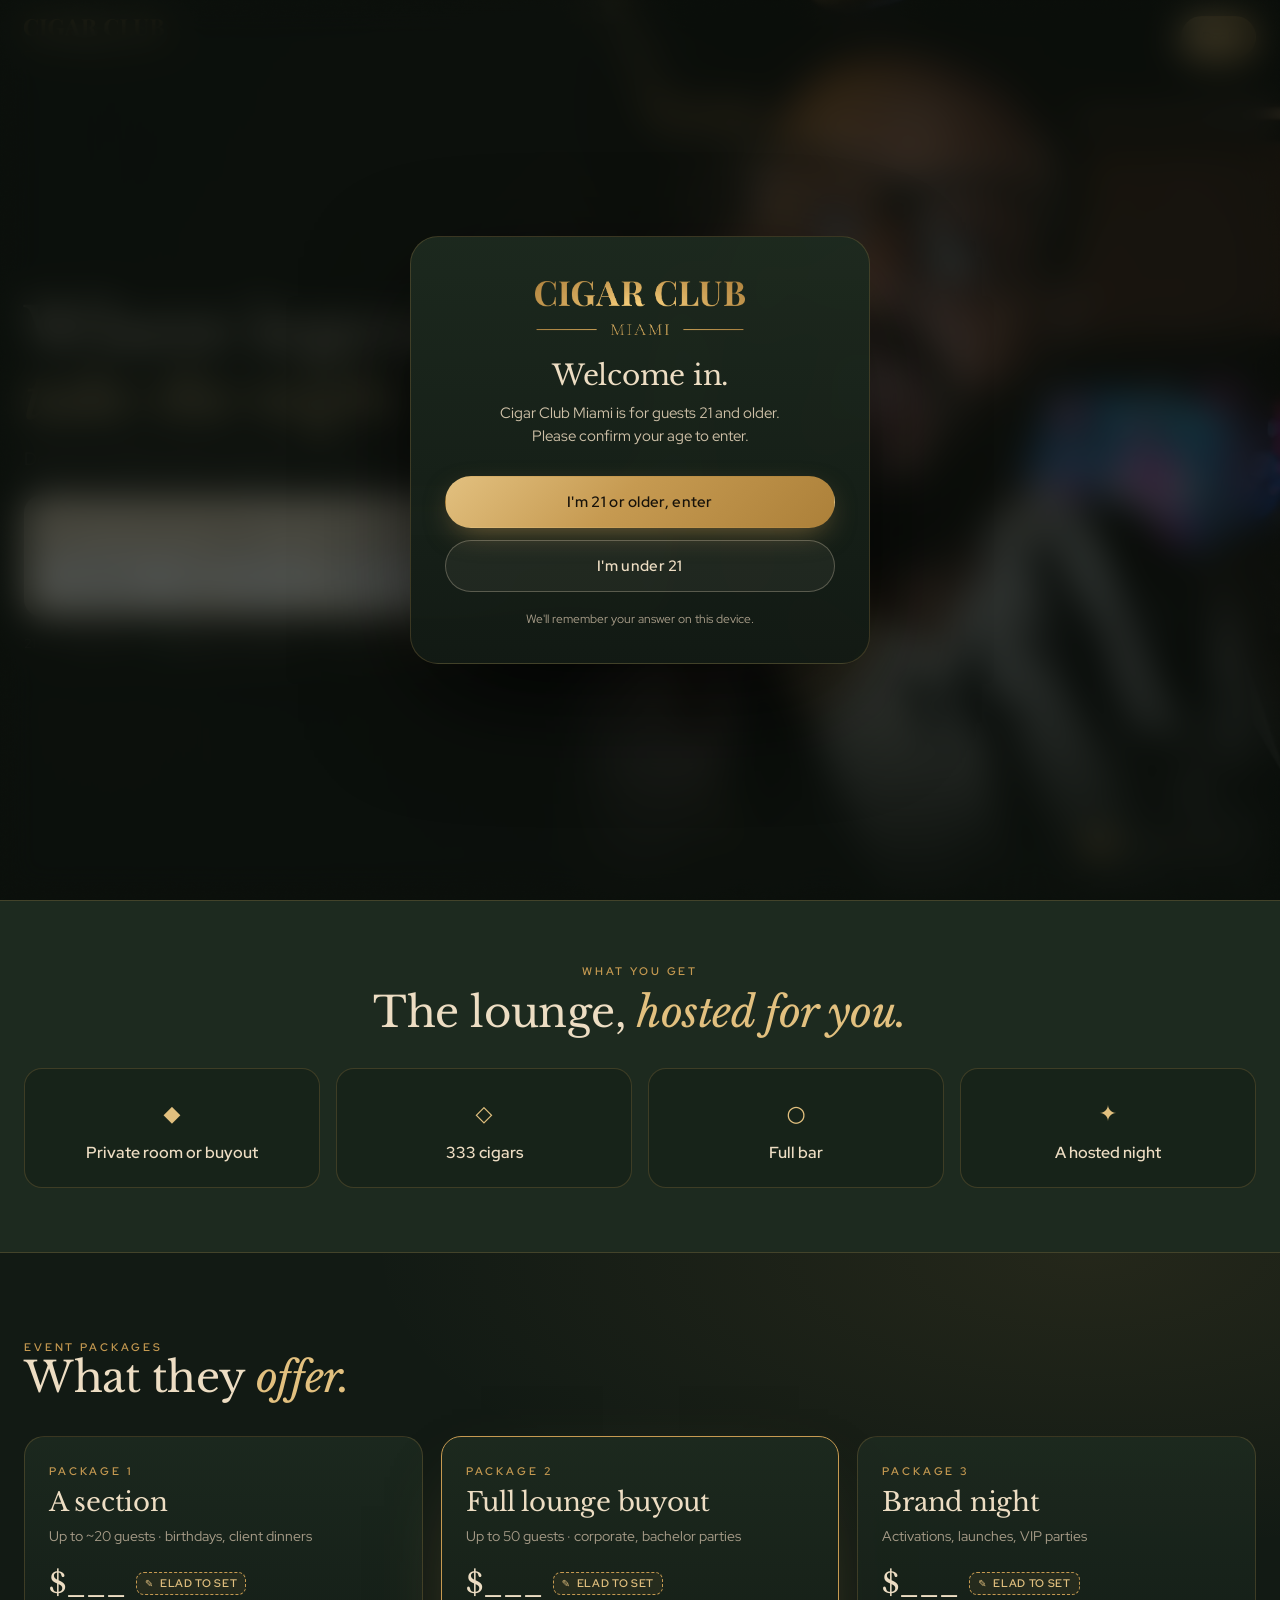
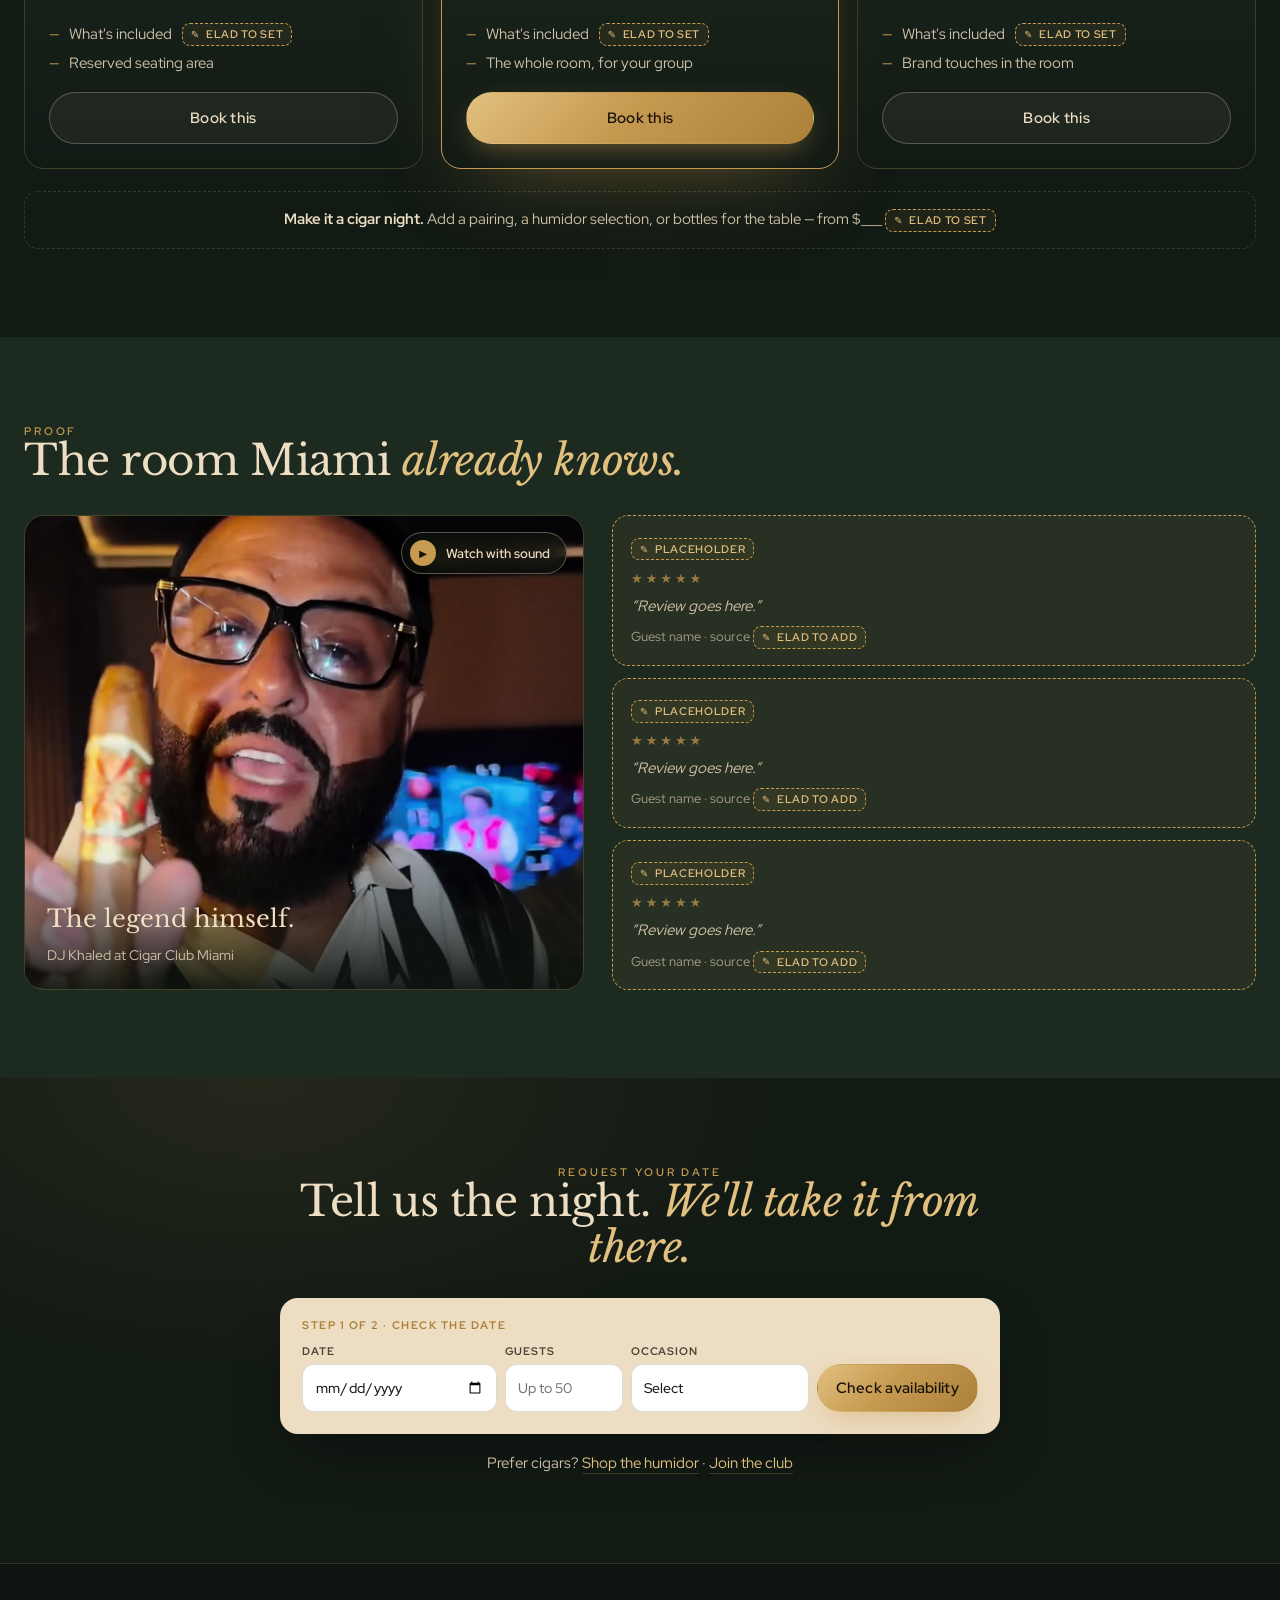
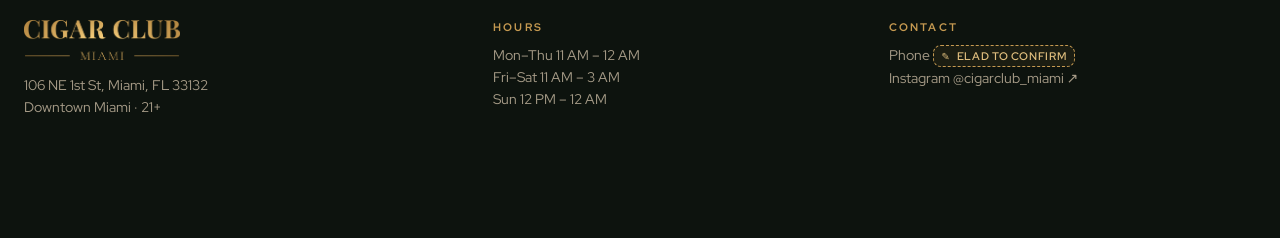
==== commit ed724ff4: "Shorten the preview into a five-section lead-conversion funnel Hero, what you get, event offers, pro" ====
--- a/index.html
+++ b/index.html
@@ -3,46 +3,16 @@
 <head>
 <meta charset="utf-8">
 <meta name="viewport" content="width=device-width, initial-scale=1, viewport-fit=cover">
-<!-- GETTING FOUND: one name, one address, one ZIP (33132) everywhere -->
 <title>Cigar Club Miami | Cigar Lounge, Bar &amp; Private Events in Downtown Miami</title>
-<meta name="description" content="Cigar lounge and full bar at 106 NE 1st St, downtown Miami, FL 33132. 333 cigars, 130 spirits, private events for up to 50 guests, and a monthly cigar membership. 21+.">
+<meta name="description" content="Downtown Miami cigar lounge &amp; bar. Private events for up to 50. 106 NE 1st St, Miami, FL 33132. 21+.">
 <meta name="robots" content="noindex,nofollow">
 <meta property="og:type" content="website">
 <meta property="og:site_name" content="Cigar Club Miami">
 <meta property="og:title" content="Cigar Club Miami | Cigar Lounge &amp; Private Events, Downtown Miami">
-<meta property="og:description" content="Book your event, shop 333 cigars, or walk in tonight. 106 NE 1st St, Miami, FL 33132. 21+.">
-<meta property="og:url" content="https://cigarclubmiami.com/">
-<meta property="og:image" content="https://cigarclubmiami.com/og-image.jpg">
+<meta property="og:description" content="Downtown Miami cigar lounge &amp; bar. Private events for up to 50. 106 NE 1st St, Miami, FL 33132. 21+.">
 <meta name="twitter:card" content="summary_large_image">
-<script type="application/ld+json">
-{
-  "@context": "https://schema.org",
-  "@type": ["BarOrPub", "LocalBusiness"],
-  "name": "Cigar Club Miami",
-  "url": "https://cigarclubmiami.com/",
-  "image": "https://cigarclubmiami.com/og-image.jpg",
-  "email": "management@cigarclubmiami.com",
-  "address": {
-    "@type": "PostalAddress",
-    "streetAddress": "106 NE 1st St",
-    "addressLocality": "Miami",
-    "addressRegion": "FL",
-    "postalCode": "33132",
-    "addressCountry": "US"
-  },
-  "openingHoursSpecification": [
-    {"@type": "OpeningHoursSpecification", "dayOfWeek": ["Monday","Tuesday","Wednesday","Thursday"], "opens": "11:00", "closes": "00:00"},
-    {"@type": "OpeningHoursSpecification", "dayOfWeek": ["Friday","Saturday"], "opens": "11:00", "closes": "03:00"},
-    {"@type": "OpeningHoursSpecification", "dayOfWeek": "Sunday", "opens": "12:00", "closes": "00:00"}
-  ],
-  "hasMenu": "https://cigarclubmiami.com/menu",
-  "acceptsReservations": true,
-  "sameAs": ["https://www.instagram.com/cigarclub_miami/"]
-}
-</script>
 <link rel="stylesheet" href="assets/fonts/fonts.css">
 <style>
-
 :root{
   --green:#1d2a1f; --green-2:#1c291e; --deep:#121a14; --ink:#0d130e;
   --cream:#edddc3; --cream-2:#cfc1a8; --muted:#a89d89;
@@ -53,31 +23,31 @@
 }
 *{box-sizing:border-box;margin:0;padding:0}
 html{scroll-behavior:smooth;-webkit-text-size-adjust:100%}
-body{background:var(--deep);color:var(--cream);font-family:var(--sans);font-size:17px;line-height:1.6;-webkit-font-smoothing:antialiased;overflow-x:hidden}
+body{background:var(--deep);color:var(--cream);font-family:var(--sans);font-size:17px;line-height:1.55;-webkit-font-smoothing:antialiased;overflow-x:hidden}
 img,video{display:block;max-width:100%}
 a{color:inherit;text-decoration:none}
 .wrap{width:min(1240px,100% - 48px);margin-inline:auto}
-.eyebrow{font:600 12px/1.2 var(--sans);letter-spacing:.28em;text-transform:uppercase;color:var(--gold)}
+.eyebrow{font:600 11px/1.2 var(--sans);letter-spacing:.26em;text-transform:uppercase;color:var(--gold)}
 h1,h2,h3{font-family:var(--serif);font-weight:400;letter-spacing:-.01em;line-height:1.08}
-h2{font-size:clamp(34px,4.4vw,58px)}
+h2{font-size:clamp(28px,3.4vw,42px)}
 h2 em,h1 em{font-style:italic;color:var(--gold-hi)}
-.lead{color:var(--cream-2);font-size:18px;max-width:620px}
+.lead{color:var(--cream-2)}
 section{position:relative}
-.sec{padding:120px 0}
-.grain:before{content:"";position:absolute;inset:0;pointer-events:none;opacity:.06;
+.sec{padding:88px 0}
+.grain:before{content:"";position:absolute;inset:0;pointer-events:none;opacity:.08;z-index:2;
   background-image:url("data:image/svg+xml,%3Csvg xmlns='http://www.w3.org/2000/svg' width='160' height='160'%3E%3Cfilter id='n'%3E%3CfeTurbulence baseFrequency='.9' numOctaves='2'/%3E%3C/filter%3E%3Crect width='100%25' height='100%25' filter='url(%23n)'/%3E%3C/svg%3E")}
 
-/* buttons */
-.btn{display:inline-flex;align-items:center;justify-content:center;gap:10px;height:54px;padding:0 26px;border-radius:999px;font:600 15px/1 var(--sans);letter-spacing:.02em;cursor:pointer;border:1px solid transparent;transition:transform .2s,background .2s;white-space:nowrap}
+.btn{display:inline-flex;align-items:center;justify-content:center;gap:10px;height:52px;padding:0 24px;border-radius:999px;font:600 15px/1 var(--sans);letter-spacing:.02em;cursor:pointer;border:1px solid transparent;transition:transform .2s,background .2s;white-space:nowrap}
 .btn:hover{transform:translateY(-2px)}
 .btn-gold{background:linear-gradient(135deg,var(--gold-hi),var(--gold) 45%,var(--gold-2));color:#17120a;box-shadow:0 10px 30px -10px rgba(198,154,81,.6)}
-.btn-ghost{background:rgba(237,221,195,.06);border-color:rgba(237,221,195,.28);color:var(--cream);backdrop-filter:blur(10px)}
-.btn-line{border-color:var(--gold);color:var(--gold-hi)}
+.btn-ghost{background:rgba(237,221,195,.06);border-color:rgba(237,221,195,.28);color:var(--cream)}
+.btn-line{border-color:var(--gold);color:var(--gold-hi);background:transparent}
+.btn-dark{background:var(--green);color:var(--cream)}
 .arrow{font-size:18px;line-height:1}
 
-/* placeholder chip */
-.ph{display:inline-flex;align-items:center;gap:6px;border:1px dashed var(--gold);color:var(--gold-hi);background:rgba(198,154,81,.08);border-radius:8px;padding:2px 8px;font:600 12px/1.5 var(--sans);letter-spacing:.06em;text-transform:uppercase;white-space:nowrap}
-.ph:before{content:"✎";font-size:11px}
+.ph{display:inline-flex;align-items:center;gap:6px;border:1px dashed var(--gold);color:var(--gold-hi);background:rgba(198,154,81,.08);border-radius:8px;padding:2px 8px;font:600 11px/1.5 var(--sans);letter-spacing:.06em;text-transform:uppercase;white-space:nowrap;vertical-align:middle}
+.ph:before{content:"✎";font-size:10px}
+.ph.ink{color:#7a5a22;border-color:#b08a3e;background:rgba(176,138,62,.1)}
 
 /* age gate */
 #gate{position:fixed;inset:0;z-index:100;display:grid;place-items:center;background:rgba(10,15,11,.72);backdrop-filter:blur(18px) saturate(.8);padding:24px}
@@ -92,13 +62,11 @@
 /* header */
 header.top{position:fixed;top:0;left:0;right:0;z-index:50;transition:background .3s,border-color .3s;border-bottom:1px solid transparent}
 header.top.scrolled{background:rgba(18,26,20,.82);backdrop-filter:blur(16px);border-color:var(--line)}
-header .bar{display:flex;align-items:center;justify-content:space-between;height:78px}
-header .logo img{height:38px;width:auto}
-header nav{display:flex;gap:34px;font-size:14px;font-weight:500;letter-spacing:.04em}
-header nav a{opacity:.85}header nav a:hover{opacity:1;color:var(--gold-hi)}
-header .btn{height:44px;padding:0 20px;font-size:14px}
-
-/* hero — desktop is full-bleed like mobile: Khaled behind the copy, gradient blend, no frame */
+header .bar{display:flex;align-items:center;justify-content:space-between;height:74px}
+header .logo img{height:36px;width:auto}
+header .btn{height:42px;padding:0 20px;font-size:14px}
+
+/* hero */
 .hero{min-height:100vh;min-height:100svh;display:flex;align-items:center;overflow:hidden;background:var(--ink)}
 .hero .media{position:absolute;inset:0;overflow:hidden}
 .hero .amb{position:absolute;inset:-60px;background:url("assets/hero-khaled-graded-poster.jpg") 70% 18%/cover no-repeat;filter:blur(56px) brightness(.26) saturate(.8);transform:scale(1.14);pointer-events:none}
@@ -108,527 +76,156 @@
 .hero .shade{position:absolute;inset:0;z-index:1;background:
   radial-gradient(70% 70% at 76% 34%,rgba(198,154,81,.10),transparent 58%),
   radial-gradient(120% 100% at 76% 42%,transparent 34%,rgba(13,19,14,.48) 100%),
-  linear-gradient(90deg,rgba(13,19,14,.98) 0%,rgba(13,19,14,.93) 30%,rgba(13,19,14,.55) 50%,rgba(13,19,14,.12) 66%,rgba(13,19,14,.2) 100%),
+  linear-gradient(90deg,rgba(13,19,14,.98) 0%,rgba(13,19,14,.93) 28%,rgba(13,19,14,.55) 50%,rgba(13,19,14,.12) 66%,rgba(13,19,14,.2) 100%),
   linear-gradient(0deg,rgba(13,19,14,1) 0%,rgba(13,19,14,.7) 10%,rgba(13,19,14,.2) 26%,rgba(13,19,14,0) 42%),
   linear-gradient(180deg,rgba(13,19,14,.5) 0%,rgba(13,19,14,0) 16%)}
 .hero.grain:before{z-index:2;opacity:.10}
-.hgrid{position:relative;z-index:3;display:grid;grid-template-columns:1fr;align-items:center;padding:120px 0 60px}
-.hero .content{max-width:620px}
-.frame{display:none}
-.sound{position:absolute;left:50%;bottom:18px;transform:translateX(-50%);display:inline-flex;align-items:center;gap:10px;height:44px;padding:0 18px 0 8px;border-radius:999px;border:1px solid rgba(237,221,195,.35);background:rgba(13,19,14,.6);backdrop-filter:blur(10px);color:var(--cream);font:600 14px var(--sans);cursor:pointer;white-space:nowrap;z-index:3}
-.sound span{width:28px;height:28px;border-radius:50%;background:var(--gold);color:#17120a;display:grid;place-items:center;font-size:11px}
-.sound.d{left:auto;right:36px;bottom:36px;transform:none}
+.hgrid{position:relative;z-index:3;padding:110px 0 56px}
+.hero .content{max-width:640px}
+.hero h1{font-size:clamp(44px,4.8vw,72px);max-width:620px;margin-bottom:14px}
+.hero .lead{margin-bottom:22px;font-size:18px;max-width:520px}
+.sound{position:absolute;z-index:3;display:inline-flex;align-items:center;gap:10px;height:42px;padding:0 16px 0 8px;border-radius:999px;border:1px solid rgba(237,221,195,.35);background:rgba(13,19,14,.6);backdrop-filter:blur(10px);color:var(--cream);font:600 13px var(--sans);cursor:pointer;white-space:nowrap}
+.sound span{width:26px;height:26px;border-radius:50%;background:var(--gold);color:#17120a;display:grid;place-items:center;font-size:10px}
+.sound.d{left:auto;right:36px;bottom:36px}
 .sound.m{display:none}
 #vmodal{position:fixed;inset:0;z-index:120;display:none;place-items:center;background:rgba(5,8,6,.88);backdrop-filter:blur(10px)}
 #vmodal.on{display:grid}
 #vmodal .vm{position:relative;height:min(86vh,900px);aspect-ratio:9/16;max-width:94vw}
 #vmodal video{width:100%;height:100%;border-radius:18px;background:#000;object-fit:contain}
 #vmodal button{position:absolute;top:-14px;right:-14px;width:40px;height:40px;border-radius:50%;border:1px solid var(--line);background:var(--green);color:var(--cream);font-size:16px;cursor:pointer}
-.asseen{display:inline-flex;align-items:center;gap:10px;padding:7px 14px 7px 8px;border-radius:999px;background:rgba(13,19,14,.55);border:1px solid var(--line);backdrop-filter:blur(8px);font-size:13px;font-weight:500;color:var(--cream);margin-bottom:26px}
-.asseen i{width:22px;height:22px;border-radius:50%;background:var(--gold);display:grid;place-items:center;color:#17120a;font-style:normal;font-size:10px;flex:none}
-.hero h1{font-size:clamp(48px,5.1vw,76px);max-width:620px;margin-bottom:24px}
-.hero .lead{margin-bottom:36px;font-size:19px;max-width:540px}
-.ctas{display:flex;flex-wrap:wrap;gap:12px;margin-bottom:40px}
-.status{display:flex;flex-wrap:wrap;gap:12px 28px;align-items:center;font-size:14px;color:var(--cream-2)}
-.open{display:inline-flex;align-items:center;gap:9px;font-weight:600;color:var(--cream)}
-.dot{width:9px;height:9px;border-radius:50%;background:#5fd38a;box-shadow:0 0 0 4px rgba(95,211,138,.18);animation:pulse 2s infinite}
+
+/* lead form */
+.leadcard{background:var(--cream);color:#1a1a14;border-radius:18px;padding:16px 16px 14px;box-shadow:0 24px 60px -24px rgba(0,0,0,.65);max-width:640px}
+.leadcard .kicker{font:700 11px/1 var(--sans);letter-spacing:.14em;text-transform:uppercase;color:var(--gold-2);margin-bottom:12px}
+.leadrow{display:grid;grid-template-columns:1.15fr .7fr 1.05fr auto;gap:8px;align-items:end}
+.f{display:flex;flex-direction:column;gap:5px;min-width:0}
+.f label{font-size:10.5px;font-weight:700;letter-spacing:.08em;text-transform:uppercase;color:#4b4538}
+.f input,.f select{height:48px;width:100%;border:1px solid rgba(29,42,31,.16);border-radius:12px;background:#fff;color:#1a1a14;padding:0 12px;font:500 14px/1 var(--sans);outline:none;appearance:none}
+.f input:focus,.f select:focus{border-color:var(--gold)}
+.leadcard .btn{height:48px;padding:0 18px}
+.leadcard .step2,.leadcard .done{display:none}
+.leadcard.s2 .step1{display:none}
+.leadcard.s2 .step2{display:block}
+.leadcard.s3 .step1,.leadcard.s3 .step2{display:none}
+.leadcard.s3 .done{display:block}
+.step2 .leadrow{grid-template-columns:1fr 1fr;margin-bottom:8px}
+.step2 .leadrow + .leadrow{grid-template-columns:1fr 1fr auto;align-items:end}
+.done{text-align:left;padding:6px 4px 2px}
+.done h3{font-size:26px;color:var(--green);margin-bottom:8px}
+.done p{font-size:15px;color:#5d5548}
+.recap{font-size:13px;color:#5d5548;margin:10px 0 0;padding-top:10px;border-top:1px solid rgba(29,42,31,.1)}
+.trust{display:flex;flex-wrap:wrap;gap:8px 18px;align-items:center;margin-top:16px;font-size:13px;color:var(--cream-2)}
+.open{display:inline-flex;align-items:center;gap:8px;font-weight:600;color:var(--cream)}
+.dot{width:8px;height:8px;border-radius:50%;background:#5fd38a;box-shadow:0 0 0 4px rgba(95,211,138,.18)}
 .closed .dot{background:#d98b5f;box-shadow:0 0 0 4px rgba(217,139,95,.18)}
-@keyframes pulse{50%{box-shadow:0 0 0 7px rgba(95,211,138,.05)}}
-.status a.map{display:inline-flex;gap:8px;align-items:center;border-bottom:1px solid var(--line);padding-bottom:2px}
-.status a.map:hover{color:var(--gold-hi)}
-
-/* proof strip */
-.proof{background:var(--green);border-top:1px solid var(--line);border-bottom:1px solid var(--line)}
-.proof .grid{display:grid;grid-template-columns:repeat(4,1fr) 1.35fr;align-items:stretch}
-.proof .item{padding:30px 26px;border-right:1px solid var(--line)}
-.proof .num{font-family:var(--serif);font-size:34px;color:var(--cream);line-height:1.1}
-.proof .lbl{font-size:13px;color:var(--muted);margin-top:6px;line-height:1.4}
-.proof .reviews{margin:18px 0 18px 26px;border:1.5px dashed var(--gold);border-radius:14px;display:flex;flex-direction:column;justify-content:center;padding:14px 20px;background:rgba(198,154,81,.06)}
-.proof .reviews b{color:var(--gold-hi);font-size:13px;letter-spacing:.16em;text-transform:uppercase}
-.proof .reviews span{font-size:13px;color:var(--cream-2);line-height:1.45;margin-top:4px}
-.stars{color:var(--gold);letter-spacing:3px;font-size:14px;opacity:.5}
-
-/* marquee */
-.marquee{overflow:hidden;border-bottom:1px solid var(--line);background:var(--deep);padding:22px 0}
-.marquee .track{display:flex;gap:48px;white-space:nowrap;animation:mq 40s linear infinite;font-family:var(--serif);font-style:italic;font-size:26px;color:var(--cream-2)}
-.marquee .track span:nth-child(even){color:var(--gold);font-style:normal;font-family:var(--sans);font-size:16px;align-self:center}
-@keyframes mq{to{transform:translateX(-50%)}}
-
-/* section head */
-.head{display:flex;justify-content:space-between;align-items:flex-end;gap:40px;margin-bottom:56px}
-.head .l{max-width:700px}
-.head .eyebrow{margin-bottom:18px}
-.head h2{margin-bottom:18px}
-
-/* events */
-.events{background:radial-gradient(1200px 600px at 85% 0%,rgba(198,154,81,.10),transparent 60%),var(--deep)}
-.ev-grid{display:grid;grid-template-columns:1.1fr .9fr;gap:24px}
-.ev-photo{position:relative;border-radius:var(--r);overflow:hidden;min-height:520px;border:1px solid var(--line)}
-.ev-photo img{position:absolute;inset:0;width:100%;height:100%;object-fit:cover}
-.ev-photo .cap{position:absolute;left:20px;right:20px;bottom:20px;display:flex;gap:10px;flex-wrap:wrap}
-.pill{display:inline-flex;align-items:center;gap:8px;padding:9px 14px;border-radius:999px;background:rgba(13,19,14,.72);backdrop-filter:blur(10px);border:1px solid var(--line);font-size:13px;font-weight:600}
-.types{display:grid;gap:12px}
-.type{display:flex;gap:18px;align-items:flex-start;padding:20px 22px;border-radius:16px;background:var(--card);border:1px solid var(--line)}
-.type .n{font-family:var(--serif);font-style:italic;color:var(--gold);font-size:20px;min-width:28px}
-.type h4{font:600 17px/1.3 var(--sans);margin-bottom:3px}
-.type p{font-size:14px;color:var(--muted);line-height:1.5}
-.packages{display:grid;grid-template-columns:repeat(3,1fr);gap:20px;margin-top:64px}
-.pkg{border-radius:var(--r);padding:30px;background:linear-gradient(180deg,rgba(29,42,31,.9),rgba(18,26,20,.9));border:1px solid var(--line);display:flex;flex-direction:column;gap:14px}
+.trust a:hover{color:var(--gold-hi)}
+
+/* what you get */
+.get{background:var(--green);border-top:1px solid var(--line);border-bottom:1px solid var(--line);padding:64px 0}
+.get .head{text-align:center;margin-bottom:32px}
+.get .head .eyebrow{margin-bottom:12px}
+.tiles{display:grid;grid-template-columns:repeat(4,1fr);gap:16px}
+.tile{text-align:center;padding:28px 16px 24px;border:1px solid var(--line);border-radius:18px;background:rgba(13,19,14,.28)}
+.tile .ic{font-size:22px;margin-bottom:12px;color:var(--gold-hi)}
+.tile h3{font-family:var(--sans);font-weight:600;font-size:16px;letter-spacing:0;line-height:1.3}
+
+/* offers */
+.offers{background:radial-gradient(1200px 500px at 85% 0%,rgba(198,154,81,.10),transparent 60%),var(--deep)}
+.offers .head{display:flex;justify-content:space-between;align-items:flex-end;gap:24px;margin-bottom:36px}
+.packages{display:grid;grid-template-columns:repeat(3,1fr);gap:18px}
+.pkg{border-radius:var(--r);padding:28px 24px 24px;background:linear-gradient(180deg,rgba(29,42,31,.9),rgba(18,26,20,.9));border:1px solid var(--line);display:flex;flex-direction:column;gap:10px}
 .pkg.feat{border-color:var(--gold);box-shadow:0 30px 80px -40px rgba(198,154,81,.5)}
 .pkg h3{font-size:26px}
 .pkg .cap2{font-size:14px;color:var(--muted)}
-.pkg .price{font-family:var(--serif);font-size:30px;display:flex;align-items:center;gap:10px;flex-wrap:wrap}
-.pkg ul{list-style:none;display:grid;gap:8px;font-size:15px;color:var(--cream-2);flex:1}
+.pkg .price{font-family:var(--serif);font-size:28px;display:flex;align-items:center;gap:10px;flex-wrap:wrap;margin:4px 0 8px}
+.pkg ul{list-style:none;display:grid;gap:6px;font-size:14.5px;color:var(--cream-2);flex:1;margin-bottom:8px}
 .pkg li{display:flex;gap:10px}.pkg li:before{content:"—";color:var(--gold)}
-.addons{margin-top:22px;font-size:14px;color:var(--muted);text-align:center}
-.addons b{color:var(--cream)}
-.flow{display:grid;grid-template-columns:.95fr 1.05fr;gap:24px;margin-top:80px;align-items:stretch}
-.steps{border-radius:var(--r);padding:40px;background:var(--green);border:1px solid var(--line);display:flex;flex-direction:column}
-.steps .shot{flex:1;min-height:120px;margin-top:20px;border-radius:14px;background:url(assets/img/humidor-wall.jpg) center 60%/cover;border:1px solid var(--line)}
-.steps h3{font-size:34px;margin:14px 0 30px}
-.step{display:grid;grid-template-columns:52px 1fr;gap:18px;padding:20px 0;border-top:1px solid var(--line)}
-.step .k{width:52px;height:52px;border-radius:50%;border:1px solid var(--gold);display:grid;place-items:center;font-family:var(--serif);color:var(--gold-hi);font-size:20px}
-.step h4{font:600 18px/1.3 var(--sans);margin-bottom:4px}
-.step p{font-size:15px;color:var(--muted)}
-.form{border-radius:var(--r);padding:40px;background:var(--cream);color:#1a1a14}
-.form .eyebrow{color:var(--gold-2)}
-.form h3{font-size:32px;margin:12px 0 6px;color:var(--green)}
-.form .sub{font-size:14px;color:#5d5548;margin-bottom:24px}
-.fgrid{display:grid;grid-template-columns:1fr 1fr;gap:14px}
-.f{display:flex;flex-direction:column;gap:6px;min-width:0}.f.full{grid-column:1/-1}
-.f label{font-size:12px;font-weight:700;letter-spacing:.08em;text-transform:uppercase;color:#4b4538}
-.f input,.f select{width:100%;min-width:0;height:50px;border-radius:12px;border:1px solid #d2c3a6;background:#f7efe1;padding:0 14px;font:500 15px var(--sans);color:#1a1a14;appearance:none}
-.f select{background-image:linear-gradient(45deg,transparent 50%,#7a6a4d 50%),linear-gradient(135deg,#7a6a4d 50%,transparent 50%);background-position:calc(100% - 20px) 22px,calc(100% - 15px) 22px;background-size:5px 5px;background-repeat:no-repeat}
-.form .btn{width:100%;margin-top:20px;background:var(--green);color:var(--cream)}
-.form .fine{font-size:12px;color:#6d6455;margin-top:12px;text-align:center}
-.form .ph{color:#7a5a22;border-color:#ac8039;background:rgba(172,128,57,.1)}
-
-/* membership */
-.member{background:var(--green)}
-.plans{display:grid;grid-template-columns:1fr 1fr;gap:24px}
-.plan{position:relative;border-radius:24px;overflow:hidden;background:var(--deep);border:1px solid var(--line);display:grid;grid-template-columns:.9fr 1.1fr}
-.plan.feat{border-color:var(--gold)}
-.plan .img{position:relative;min-height:100%;background:#efe4d1}
-.plan .img img{position:absolute;inset:0;width:100%;height:100%;object-fit:cover;object-position:50% 40%}
-.plan .body{padding:32px 30px;display:flex;flex-direction:column;gap:14px}
-.plan .tag{z-index:3;position:absolute;top:16px;left:16px;background:var(--gold);color:#17120a;font-size:11px;font-weight:700;letter-spacing:.14em;text-transform:uppercase;padding:6px 10px;border-radius:999px}
-.plan h3{font-size:30px}
-.plan .pr{font-family:var(--serif);font-size:44px;line-height:1}.plan .pr small{font:500 16px var(--sans);color:var(--muted)}
-.plan .cnt{font-size:15px;color:var(--gold-hi);font-weight:600}
-.plan ul{list-style:none;display:grid;gap:7px;font-size:14.5px;color:var(--cream-2);flex:1}
-.plan li{display:flex;gap:10px}.plan li:before{content:"✓";color:var(--gold)}
-.plan .btn{width:100%}
-.welcome{margin-top:22px;display:flex;align-items:center;justify-content:center;gap:12px;font-size:15px;color:var(--cream-2);text-align:center}
-.welcome b{color:var(--gold-hi)}
-.faq{display:grid;grid-template-columns:.8fr 1.2fr;gap:60px;margin-top:100px}
-.faq h3{font-size:40px;margin-top:16px}
-.q{border-top:1px solid var(--line);padding:22px 0}
-.q:last-child{border-bottom:1px solid var(--line)}
-.q summary{list-style:none;cursor:pointer;display:flex;justify-content:space-between;gap:20px;font-weight:600;font-size:18px}
-.q summary::-webkit-details-marker{display:none}
-.q summary:after{content:"+";color:var(--gold);font-size:24px;line-height:1}
-.q[open] summary:after{content:"–"}
-.q p{margin-top:10px;color:var(--cream-2);font-size:15.5px;max-width:640px}
-
-/* menu */
-.menu{background:var(--deep);overflow:hidden}
-.mgrid{display:grid;grid-template-columns:1fr 1fr;gap:24px;align-items:stretch}
-.mphoto{position:relative;border-radius:var(--r);overflow:hidden;min-height:560px;border:1px solid var(--line)}
-.mphoto img{position:absolute;inset:0;width:100%;height:100%;object-fit:cover}
-.mphoto .stat{position:absolute;left:20px;bottom:20px;right:20px;display:grid;grid-template-columns:repeat(3,1fr);gap:10px}
-.mphoto .stat div{background:rgba(13,19,14,.75);backdrop-filter:blur(10px);border:1px solid var(--line);border-radius:14px;padding:14px}
-.mphoto .stat b{display:block;font-family:var(--serif);font-size:28px;font-weight:400}
-.mphoto .stat span{font-size:12px;color:var(--muted);letter-spacing:.06em;text-transform:uppercase}
-.mcard{border-radius:var(--r);padding:36px;background:var(--green);border:1px solid var(--line);display:flex;flex-direction:column}
-.tabs{display:flex;flex-wrap:wrap;gap:8px;margin-bottom:28px}
-.tabs span{padding:8px 14px;border-radius:999px;border:1px solid var(--line);font-size:13px;font-weight:600;color:var(--cream-2)}
-.tabs span.on{background:var(--cream);color:var(--green);border-color:var(--cream)}
-.mcard h3{font-size:28px;margin-bottom:18px}
-.drink{display:flex;align-items:baseline;gap:12px;padding:14px 0;border-bottom:1px dashed rgba(198,154,81,.25);font-size:17px}
-.drink .dots{flex:1;border-bottom:1px dotted rgba(237,221,195,.2);transform:translateY(-4px)}
-.drink .p{font-family:var(--serif);color:var(--gold-hi)}
-.mcard .btn{margin-top:30px;align-self:flex-start}
-
-/* visit */
-.visit{background:var(--deep);border-top:1px solid var(--line)}
-.vgrid{display:grid;grid-template-columns:1fr 1.15fr;gap:24px}
-.vcard{border-radius:var(--r);padding:40px;background:var(--deep);border:1px solid var(--line)}
-.hours{display:grid;gap:2px;margin:22px 0 28px}
-.hours div{display:flex;justify-content:space-between;padding:12px 14px;border-radius:10px;font-size:16px}
-.hours div.today{background:rgba(198,154,81,.12);color:var(--gold-hi);font-weight:600}
-.facts{display:grid;grid-template-columns:1fr 1fr;gap:14px}
-.fact{padding:16px;border-radius:14px;border:1px solid var(--line);font-size:14px;color:var(--cream-2);line-height:1.45}
-.fact b{display:block;color:var(--cream);font-size:15px;margin-bottom:2px}
-.mapbox{position:relative;border-radius:var(--r);overflow:hidden;border:1px solid var(--line);min-height:520px;background:#16211a}
-.mapbox svg{position:absolute;inset:0;width:100%;height:100%}
-.mapbox .addr{position:absolute;left:20px;right:20px;bottom:20px;display:flex;justify-content:space-between;align-items:center;gap:16px;padding:20px 22px;border-radius:16px;background:rgba(13,19,14,.85);backdrop-filter:blur(12px);border:1px solid var(--line)}
-.mapbox .addr h4{font:600 18px/1.3 var(--sans)}.mapbox .addr p{font-size:14px;color:var(--muted)}
-.mapbox .maptag{position:absolute;top:16px;left:16px}
-
-/* list */
-.list{background:var(--deep);padding:110px 0}
-.lbox{position:relative;overflow:hidden;border-radius:28px;border:1px solid var(--line);display:grid;grid-template-columns:1.1fr .9fr;min-height:420px}
-.lbox .txt{padding:56px;position:relative;z-index:2;background:linear-gradient(90deg,var(--green) 60%,rgba(29,42,31,.6))}
-.lbox .txt h2{font-size:clamp(32px,3.6vw,48px);margin:16px 0 14px}
-.lbox .ph-img{position:relative}
-.lbox .ph-img img{position:absolute;inset:0;width:100%;height:100%;object-fit:cover}
-.lform{display:flex;gap:10px;margin-top:28px;flex-wrap:wrap}
-.lform input{flex:1;min-width:200px;height:54px;border-radius:999px;border:1px solid var(--line);background:rgba(237,221,195,.06);padding:0 22px;color:var(--cream);font:500 15px var(--sans)}
-.lform input::placeholder{color:var(--muted)}
-.check{display:flex;gap:10px;align-items:flex-start;margin-top:16px;font-size:13px;color:var(--muted)}
-.check i{width:18px;height:18px;border-radius:5px;border:1px solid var(--gold);flex:none;margin-top:1px;display:grid;place-items:center;color:var(--gold);font-style:normal;font-size:12px}
+.pkg .btn{width:100%}
+.addon{margin-top:22px;text-align:center;font-size:15px;color:var(--cream-2);padding:16px 18px;border:1px dashed var(--line);border-radius:14px}
+.addon b{color:var(--cream)}
+
+/* proof */
+.proof{background:var(--green)}
+.pgrid{display:grid;grid-template-columns:1fr 1.15fr;gap:28px;align-items:stretch}
+.moment{position:relative;border-radius:var(--r);overflow:hidden;min-height:360px;border:1px solid var(--line)}
+.moment img{position:absolute;inset:0;width:100%;height:100%;object-fit:cover;object-position:50% 18%}
+.moment .cap{position:absolute;left:0;right:0;bottom:0;padding:48px 22px 22px;background:linear-gradient(0deg,rgba(13,19,14,.92),rgba(13,19,14,0));}
+.moment .cap b{display:block;font-family:var(--serif);font-size:24px;font-weight:400;margin-bottom:4px}
+.moment .cap span{font-size:14px;color:var(--cream-2)}
+.moment .play{position:absolute;top:16px;right:16px;z-index:2}
+.revs{display:grid;gap:12px}
+.rev{padding:18px 18px 16px;border-radius:16px;border:1.5px dashed var(--gold);background:rgba(198,154,81,.06)}
+.rev .stars{color:var(--gold);letter-spacing:3px;font-size:13px;margin:8px 0 6px;opacity:.7}
+.rev p{font-size:15px;color:var(--cream-2);font-style:italic}
+.rev .who{font-size:13px;color:var(--muted);margin-top:8px}
+
+/* final cta */
+.final{background:radial-gradient(900px 500px at 20% 0%,rgba(198,154,81,.10),transparent 60%),var(--deep)}
+.final .box{max-width:720px;margin:0 auto}
+.final .head{text-align:center;margin-bottom:28px}
+.final .leadcard{max-width:none;padding:22px}
+.alt{text-align:center;margin-top:18px;font-size:14.5px;color:var(--cream-2)}
+.alt a{color:var(--gold-hi);border-bottom:1px solid var(--line);padding-bottom:1px}
+.alt a:hover{border-color:var(--gold-hi)}
 
 /* footer */
-footer{background:var(--ink);padding:80px 0 120px;border-top:1px solid var(--line);font-size:14px;color:var(--muted)}
-.fgrid2{display:grid;grid-template-columns:1.4fr 1fr 1fr 1fr;gap:40px}
-footer img{height:44px;width:auto;margin-bottom:18px}
-footer h5{font:700 12px var(--sans);letter-spacing:.2em;text-transform:uppercase;color:var(--gold);margin-bottom:14px}
-footer ul{list-style:none;display:grid;gap:8px}
+footer{background:var(--ink);padding:56px 0 120px;border-top:1px solid var(--line);font-size:14px;color:var(--muted)}
+footer .grid{display:grid;grid-template-columns:1.2fr 1fr 1fr;gap:28px;align-items:start}
+footer img{height:40px;width:auto;margin-bottom:14px}
+footer h5{font:700 11px var(--sans);letter-spacing:.2em;text-transform:uppercase;color:var(--gold);margin-bottom:10px}
 footer a:hover{color:var(--cream)}
-.legal{display:flex;justify-content:space-between;gap:20px;flex-wrap:wrap;margin-top:56px;padding-top:24px;border-top:1px solid var(--line);font-size:12.5px}
-
-
-/* added: events/cigars/booking */
-.types{grid-template-columns:1fr 1fr}
-.type{flex-direction:column;gap:8px}
-.why{display:grid;grid-template-columns:repeat(4,1fr);gap:14px;margin-top:24px}
-.why .w{padding:22px;border-radius:16px;border:1px solid var(--line);background:linear-gradient(180deg,rgba(198,154,81,.08),transparent)}
-.why b{display:block;font:600 16px/1.3 var(--sans);color:var(--cream);margin-bottom:4px}
-.why span{font-size:14px;color:var(--muted);line-height:1.45}
-.pkg{position:relative}
-.ribbon{position:absolute;top:-13px;right:20px;display:flex;gap:6px;align-items:center;background:var(--gold);color:#17120a;font-size:11px;font-weight:700;letter-spacing:.1em;text-transform:uppercase;padding:5px 10px;border-radius:999px}
-.ribbon .ph{background:rgba(23,18,10,.12);border-color:#17120a;color:#17120a;font-size:10px;padding:0 6px}
-.f.chk .opt{display:flex;gap:10px;align-items:center;text-transform:none;letter-spacing:0;font-size:14px;font-weight:600;color:#2a261d;padding:12px 14px;border:1px dashed #c6a76c;border-radius:12px;background:#f7efe1}
-.f.chk i{width:20px;height:20px;border-radius:6px;background:var(--green);color:var(--cream);display:grid;place-items:center;font-style:normal;font-size:12px}
-.pair{padding:14px 0;border-bottom:1px dashed rgba(198,154,81,.25)}
-.pair span{display:flex;justify-content:space-between;gap:16px;align-items:baseline}
-.pair b{font-weight:600;font-size:16px}.pair i{font-family:var(--serif);color:var(--gold-hi);font-size:15px;text-align:right}
-.mcard .note{margin-top:18px;font-size:14px;color:var(--muted)}
-.order{margin-top:24px;display:grid;grid-template-columns:.8fr 1.2fr;border-radius:var(--r);overflow:hidden;border:1px solid var(--gold);background:var(--green)}
-.order .oimg{position:relative;min-height:320px}.order .oimg img{position:absolute;inset:0;width:100%;height:100%;object-fit:cover}
-.order .otxt{padding:44px}
-.order h3{font-size:36px;margin:14px 0 12px}
-.order p{color:var(--cream-2);max-width:560px}
-.ob{display:flex;gap:12px;flex-wrap:wrap;margin-top:26px}
-.cta-band{margin-top:70px;display:flex;justify-content:space-between;align-items:center;gap:20px;padding:24px 28px;border-radius:18px;border:1px solid var(--line);background:rgba(13,19,14,.5)}
-.cta-band b{color:var(--cream)}.cta-band div{color:var(--cream-2)}
-.dbar{position:fixed;left:50%;bottom:22px;z-index:55;transform:translate(-50%,140%);display:flex;align-items:center;gap:16px;padding:8px 8px 8px 20px;border-radius:999px;background:rgba(18,26,20,.9);backdrop-filter:blur(16px);border:1px solid var(--line);box-shadow:0 20px 50px -10px #000;font-size:14px;color:var(--cream-2);transition:transform .4s;white-space:nowrap}
-.dbar b{color:var(--cream)}.dbar .btn{height:44px;font-size:14px}
-.dbar.on{transform:translate(-50%,0)}
-body.nodock .dbar{display:none}
-@media (max-width:1080px){.why{grid-template-columns:1fr 1fr}}
-@media (max-width:760px){
-  .types{grid-template-columns:1fr 1fr;gap:10px}.type{padding:16px}.type h4{font-size:15px}.type p{font-size:13px}
-  .why{grid-template-columns:1fr 1fr;gap:10px}.why .w{padding:16px}.why b{font-size:15px}.why span{font-size:13px}
-  .order{grid-template-columns:1fr}.order .oimg{min-height:240px}.order .otxt{padding:28px 22px}.order h3{font-size:30px}
-  .ob .btn{width:100%}
-  .cta-band{flex-direction:column;align-items:stretch;text-align:center;margin-top:48px}
-  .dbar{display:none}
-  .pair span{flex-direction:column;gap:2px}.pair i{text-align:left}
-}
-
-.proof .grid.g4{grid-template-columns:repeat(4,1fr)}
-@media (max-width:760px){.proof .grid.g4{grid-template-columns:1fr 1fr}.proof .grid.g4 .item:nth-child(-n+2){border-bottom:1px solid var(--line)}}
-.rgrid{grid-template-columns:repeat(3,minmax(0,1fr)) minmax(0,1.25fr)}
-.ask .btn{white-space:normal;height:auto;min-height:50px;padding:12px 18px;text-align:center}
-.cg:before{top:16px;right:-46px;width:130px;height:16px}
-.cg h4{margin-top:16px;max-width:100%}
-.dr .tag2{align-self:flex-start}
-.upsell .uimg img{object-position:50% 75%}
-@media (max-width:1080px){.rgrid{grid-template-columns:1fr 1fr}}
-@media (max-width:760px){.rgrid{grid-template-columns:1fr}.cg:before{display:none}.cg{border-top:3px solid var(--band,#c69a51)}.cg h4{margin-top:12px}}
-.lform input:first-child{flex:1 1 100%}
-.list{padding-top:30px}
-/* mobile dock */
-.dock{display:none}
-
-/* reveal */
-.rv{opacity:0;transform:translateY(26px);transition:opacity .9s cubic-bezier(.2,.7,.2,1),transform .9s cubic-bezier(.2,.7,.2,1)}
-.rv.in{opacity:1;transform:none}
-body.static .rv{opacity:1;transform:none;transition:none}
-body.static .marquee .track{animation:none}
-body.nodock .dock{display:none!important}
+footer p{line-height:1.6}
+
+/* sticky mobile CTA */
+.mbar{display:none}
 
 @media (max-width:1080px){
-  .proof .grid{grid-template-columns:repeat(2,1fr)}
-  .proof .item{border-bottom:1px solid var(--line)}
-  .proof .reviews{grid-column:1/-1;margin:18px 0}
-  .plans{grid-template-columns:1fr}
+  .tiles{grid-template-columns:1fr 1fr}
+  .packages{grid-template-columns:1fr}
+  .pgrid{grid-template-columns:1fr}
+  .moment{min-height:300px}
+  .leadrow{grid-template-columns:1fr 1fr; }
+  .leadrow .btn{grid-column:1/-1}
+  .step2 .leadrow + .leadrow{grid-template-columns:1fr 1fr}
+  .step2 .leadrow + .leadrow .btn{grid-column:1/-1}
 }
 @media (max-width:760px){
   body{font-size:16px}
-  .wrap{width:calc(100% - 40px)}
-  .sec{padding:80px 0}
-  header nav,.hide-m{display:none}
-  header .bar{height:64px}
-  header .logo img{height:30px}
-  header .btn{height:40px;padding:0 16px;font-size:13px}
-  .hero{align-items:flex-end}
+  .wrap{width:calc(100% - 36px)}
+  .sec{padding:64px 0}
+  header .bar{height:62px}
+  header .logo img{height:28px}
+  header .btn{height:38px;padding:0 14px;font-size:13px}
+  .hero{align-items:flex-end;min-height:0}
   .hero .amb{display:none}
-  .bgv{inset:0 0 auto 0;width:100%;height:62%;filter:none;object-position:50% 35%;
+  .bgv{inset:0 0 auto 0;width:100%;height:42vh;min-height:280px;filter:none;object-position:50% 35%;
     -webkit-mask-image:none;mask-image:none}
-  .hero .shade{background:linear-gradient(0deg,rgba(13,19,14,1) 0%,rgba(13,19,14,.97) 46%,rgba(13,19,14,.55) 56%,rgba(13,19,14,.08) 72%,rgba(13,19,14,.55) 100%)}
-  .hero.grain:before{opacity:.06}
-  .hgrid{grid-template-columns:1fr;padding:300px 0 100px;gap:0}
-  .frame{display:none}
+  .hero .shade{background:linear-gradient(0deg,rgba(13,19,14,1) 0%,rgba(13,19,14,.98) 52%,rgba(13,19,14,.55) 62%,rgba(13,19,14,.08) 78%,rgba(13,19,14,.45) 100%)}
+  .hgrid{padding:calc(42vh - 36px) 0 28px}
   .sound.d{display:none}
-  .sound.m{display:inline-flex;left:auto;right:20px;bottom:auto;top:80px;transform:none;height:38px;font-size:13px}
-  .asseen{font-size:11.5px;margin-bottom:16px;padding:6px 12px 6px 6px}
-  .hero h1{font-size:40px;margin-bottom:14px}
-  .hero .lead{font-size:15.5px;margin-bottom:22px;line-height:1.55}
-  .ctas{display:grid;grid-template-columns:1fr 1fr;gap:9px;margin-bottom:18px}
-  .ctas .btn{width:100%;height:48px;padding:0 10px;font-size:14px}
-  .ctas .btn{grid-column:1/-1}
-  .status{font-size:12.5px;gap:8px 16px}
-  .status>span:last-child{display:none}
-  .scrollcue{display:none}
-  .proof .grid{grid-template-columns:1fr 1fr}
-  .proof .item{padding:22px 16px}
-  .proof .item:nth-child(even){border-right:0}
-  .proof .num{font-size:24px}
-  .marquee .track{font-size:20px}
-  .head{flex-direction:column;align-items:flex-start;gap:20px;margin-bottom:36px}
-  .ev-grid,.flow,.faq,.mgrid,.vgrid,.lbox{grid-template-columns:1fr}
-  .ev-photo{min-height:380px}
-  .packages{grid-template-columns:1fr;margin-top:40px}
-  .flow{margin-top:48px}
-  .steps,.form,.vcard,.mcard{padding:28px 22px}
-  .plan{grid-template-columns:1fr}
-  .plan .img{min-height:240px}
-  .faq{gap:20px;margin-top:64px}
-  .faq h3{font-size:32px}
-  .mphoto{min-height:440px}
-  .mphoto .stat b{font-size:22px}
-  .facts{grid-template-columns:1fr}
-  .mapbox{min-height:480px}
-  .mapbox .addr{flex-direction:column;align-items:flex-start}
-  .lbox .txt{padding:34px 24px;background:var(--green)}
-  .lbox .ph-img{min-height:220px;order:-1}
-  .lform input,.lform .btn{width:100%}
-  .fgrid2{grid-template-columns:1fr 1fr}
-  .fgrid2>div:first-child{grid-column:1/-1}
-  footer{padding-bottom:140px}
-  .welcome span:first-child{display:none}
-  .lbl br{display:none}
-  .fgrid{grid-template-columns:1fr 1fr}.f:nth-child(-n+3){grid-column:1/-1}
-  .dock{display:grid;grid-template-columns:1fr 1fr 1fr;gap:8px;position:fixed;left:12px;right:12px;bottom:calc(12px + env(safe-area-inset-bottom));z-index:60;padding:8px;border-radius:20px;background:rgba(18,26,20,.9);backdrop-filter:blur(16px);border:1px solid var(--line);box-shadow:0 20px 50px -10px #000}
-  .dock a{display:flex;flex-direction:column;align-items:center;justify-content:center;gap:2px;height:54px;border-radius:14px;font-size:12.5px;font-weight:700;letter-spacing:.03em}
-  .dock a svg{width:19px;height:19px}
-  .dock a.primary{background:linear-gradient(135deg,var(--gold-hi),var(--gold) 50%,var(--gold-2));color:#17120a}
-  .dock a:not(.primary){color:var(--cream);background:rgba(237,221,195,.05)}
-}
-/* ===== v1.3 additions: motion, wizard, upsells, reviews, drops, checkout ===== */
-.btn-gold{position:relative;overflow:hidden;isolation:isolate}
-.btn-gold:after{content:"";position:absolute;top:0;bottom:0;left:-60%;width:40%;z-index:-1;background:linear-gradient(100deg,transparent,rgba(255,244,214,.75),transparent);transform:skewX(-20deg);animation:shimmer 4.2s ease-in-out infinite}
-@keyframes shimmer{0%,62%{left:-60%}100%{left:140%}}
-.smoke{position:absolute;inset:0;pointer-events:none;overflow:hidden;z-index:1;mix-blend-mode:screen}
-.smoke i{position:absolute;border-radius:50%;filter:blur(60px);background:radial-gradient(circle,rgba(237,221,195,.10),transparent 65%);animation:drift 22s ease-in-out infinite alternate}
-.smoke i:nth-child(1){width:700px;height:500px;left:-10%;top:30%}
-.smoke i:nth-child(2){width:600px;height:600px;left:40%;top:-20%;animation-duration:28s;animation-delay:-8s}
-.smoke i:nth-child(3){width:500px;height:400px;left:70%;top:60%;animation-duration:25s;animation-delay:-4s}
-@keyframes drift{0%{transform:translate(0,0) scale(1)}50%{transform:translate(60px,-40px) scale(1.15)}100%{transform:translate(-40px,30px) scale(.95)}}
-.px{overflow:hidden}.px img{will-change:transform;transform:scale(1.12)}
-.rv.l{transform:translateX(-40px)}.rv.r{transform:translateX(40px)}.rv.l.in,.rv.r.in{transform:none}
-body.static .rv.l,body.static .rv.r{transform:none}
-body.static .smoke i{animation:none}
-
-/* host strip */
-.hoststrip{display:grid;grid-template-columns:repeat(4,1fr);gap:14px;margin-top:24px}
-.hoststrip .w{padding:22px;border-radius:16px;border:1px solid var(--line);background:linear-gradient(180deg,rgba(198,154,81,.09),transparent)}
-.hoststrip .ic{width:38px;height:38px;border-radius:12px;display:grid;place-items:center;background:rgba(198,154,81,.14);color:var(--gold-hi);margin-bottom:12px;font-size:18px}
-.hoststrip b{display:block;font:600 16px/1.3 var(--sans);margin-bottom:4px}
-.hoststrip span{font-size:14px;color:var(--muted);line-height:1.45}
-
-/* upsells */
-.upsell{margin-top:28px;border-radius:24px;border:1px solid var(--gold);background:linear-gradient(120deg,rgba(29,42,31,.95),rgba(18,26,20,.95));display:grid;grid-template-columns:.9fr 1.1fr;overflow:hidden}
-.upsell .uimg{position:relative;min-height:340px}.upsell .uimg img{position:absolute;inset:0;width:100%;height:100%;object-fit:cover}
-.upsell .ut{padding:40px}
-.upsell h3{font-size:34px;margin:12px 0 8px}
-.upsell .sub{color:var(--cream-2);font-size:15px;margin-bottom:22px}
-.ulist{display:grid;gap:10px}
-.uitem{display:grid;grid-template-columns:auto 1fr auto;gap:14px;align-items:center;padding:14px 16px;border-radius:14px;border:1px solid var(--line);background:rgba(237,221,195,.03)}
-.uitem .ic{width:40px;height:40px;border-radius:12px;display:grid;place-items:center;background:rgba(198,154,81,.14);font-size:18px}
-.uitem b{display:block;font-size:15.5px}.uitem span{font-size:13px;color:var(--muted)}
-.uitem .pp{font-family:var(--serif);color:var(--gold-hi);font-size:17px;display:flex;gap:6px;align-items:center;white-space:nowrap}
-
-/* wizard */
-.wiz{margin-top:80px;display:grid;grid-template-columns:1.35fr .65fr;gap:0;border-radius:28px;overflow:hidden;border:1px solid var(--line);box-shadow:0 40px 120px -40px #000}
-.wmain{background:var(--cream);color:#1a1a14;padding:40px 44px 36px;min-height:640px;display:flex;flex-direction:column}
-.wmain .eyebrow{color:var(--gold-2)}
-.wmain h3{font-size:34px;color:var(--green);margin:10px 0 4px}
-.wmain .sub{font-size:14.5px;color:#5d5548}
-.prog{display:flex;gap:8px;margin:22px 0 26px}
-.prog span{flex:1;height:5px;border-radius:9px;background:#e2d3b6;position:relative;overflow:hidden}
-.prog span.on{background:var(--green)}
-.plabels{display:flex;justify-content:space-between;font-size:11.5px;font-weight:700;letter-spacing:.1em;text-transform:uppercase;color:#8c7f66;margin-top:-16px;margin-bottom:22px}
-.plabels b{color:var(--green)}
-.wstep{display:none;flex:1}.wstep.on{display:block;animation:stepin .5s ease}
-@keyframes stepin{from{opacity:0;transform:translateX(24px)}to{opacity:1;transform:none}}
-.wq{font:700 12px var(--sans);letter-spacing:.1em;text-transform:uppercase;color:#4b4538;margin:0 0 10px}
-.cal{border:1px solid #d9c9aa;border-radius:16px;background:#f7efe1;padding:16px;max-width:420px}
-.cal .mh{display:flex;justify-content:space-between;align-items:center;font-weight:700;color:var(--green);margin-bottom:10px}
-.cal .mh span{color:#8c7f66;font-weight:600;cursor:pointer;padding:0 6px}
-.cal .g{display:grid;grid-template-columns:repeat(7,1fr);gap:4px;text-align:center;font-size:13px}
-.cal .g .h{font-size:11px;font-weight:700;color:#8c7f66;padding:4px 0}
-.cal .g .d{padding:8px 0;border-radius:9px;cursor:pointer;font-weight:600;color:#2a261d}
-.cal .g .d:hover{background:#eadcc1}
-.cal .g .d.off{color:#c4b69a;text-decoration:line-through;cursor:default}
-.cal .g .d.sel{background:var(--green);color:var(--cream)}
-.cal .g .d.hot:after{content:"";display:block;width:4px;height:4px;border-radius:50%;background:var(--gold-2);margin:2px auto 0}
-.cal .lg{display:flex;gap:14px;margin-top:10px;font-size:11.5px;color:#7a6d55}
-.row2{display:grid;grid-template-columns:420px 1fr;gap:28px;align-items:start}
-.timebox{display:grid;gap:12px}
-.chips{display:flex;flex-wrap:wrap;gap:8px}
-.chip{padding:10px 14px;border-radius:999px;border:1px solid #d2c3a6;background:#f7efe1;font-size:14px;font-weight:600;color:#2a261d;cursor:pointer;user-select:none}
-.chip.on{background:var(--green);border-color:var(--green);color:var(--cream)}
-.hrs{display:flex;gap:10px;align-items:center}
-.hrs select{flex:1;height:48px;border-radius:12px;border:1px solid #d2c3a6;background:#f7efe1;padding:0 12px;font:600 15px var(--sans);color:#1a1a14}
-.dur{font-size:13px;color:#5d5548}
-.dur b{color:var(--green)}
-.stepper{display:flex;align-items:center;gap:0;border:1px solid #d2c3a6;border-radius:14px;overflow:hidden;width:max-content;background:#f7efe1}
-.stepper button{width:52px;height:56px;border:0;background:transparent;font-size:22px;color:var(--green);cursor:pointer}
-.stepper output{min-width:90px;text-align:center;font-family:var(--serif);font-size:28px;color:var(--green)}
-.range{width:100%;accent-color:#1d2a1f;margin:14px 0 4px}
-.seg{display:grid;grid-template-columns:1fr 1fr;gap:12px}
-.seg .o{padding:16px;border-radius:14px;border:1.5px solid #d2c3a6;background:#f7efe1;cursor:pointer}
-.seg .o b{display:block;color:var(--green);font-size:16px}.seg .o span{font-size:13px;color:#6d6455}
-.seg .o.on{border-color:var(--green);background:#fff8ea;box-shadow:inset 0 0 0 1px var(--green)}
-.pk3{display:grid;grid-template-columns:repeat(3,1fr);gap:10px}
-.pk3 .o{padding:16px;border-radius:14px;border:1.5px solid #d2c3a6;background:#f7efe1;cursor:pointer}
-.pk3 .o b{display:block;color:var(--green);font-family:var(--serif);font-size:17px;font-weight:400}
-.pk3 .o span{display:block;font-size:12.5px;color:#6d6455;margin-top:4px}
-.pk3 .o.on{border-color:var(--green);background:#fff8ea;box-shadow:inset 0 0 0 1px var(--green)}
-.adds{display:grid;gap:8px;margin-top:6px}
-.add{display:flex;align-items:center;gap:12px;padding:12px 14px;border-radius:12px;border:1px solid #d2c3a6;background:#f7efe1;cursor:pointer;font-size:14.5px;font-weight:600;color:#2a261d}
-.add i{width:22px;height:22px;border-radius:7px;border:1.5px solid #a89270;display:grid;place-items:center;font-style:normal;font-size:12px;color:transparent;flex:none}
-.add.on i{background:var(--green);border-color:var(--green);color:var(--cream)}
-.add em{margin-left:auto;font-style:normal;color:#7a5a22;font-size:13px;display:flex;gap:6px;align-items:center}
-.wnav{display:flex;justify-content:space-between;align-items:center;margin-top:26px;padding-top:20px;border-top:1px solid #e2d3b6}
-.wnav .back{background:none;border:0;font:600 14px var(--sans);color:#6d6455;cursor:pointer}
-.wnav .btn{background:var(--green);color:var(--cream);height:52px}
-.wmain .ph{color:#7a5a22;border-color:#ac8039;background:rgba(172,128,57,.1)}
-.wside{background:var(--green);padding:36px 32px;display:flex;flex-direction:column;gap:18px;position:relative}
-.wside h4{font:700 12px var(--sans);letter-spacing:.2em;text-transform:uppercase;color:var(--gold)}
-.sumrow{display:flex;justify-content:space-between;gap:12px;font-size:14.5px;padding:10px 0;border-bottom:1px solid var(--line)}
-.sumrow span{color:var(--muted)}.sumrow b{text-align:right;font-weight:600}
-.est{border-radius:18px;padding:20px;background:rgba(13,19,14,.55);border:1px dashed var(--gold)}
-.est .l{font-size:12px;letter-spacing:.14em;text-transform:uppercase;color:var(--gold-hi);font-weight:700}
-.est .v{font-family:var(--serif);font-size:32px;margin:6px 0}
-.est p{font-size:12.5px;color:var(--muted);line-height:1.45}
-.wside .mini{font-size:12.5px;color:var(--muted);display:flex;gap:8px;align-items:flex-start}
-.done{text-align:left}
-.done .ok{width:64px;height:64px;border-radius:50%;background:var(--green);color:var(--gold-hi);display:grid;place-items:center;font-size:28px;margin-bottom:18px}
-.done h3{margin-top:0}
-.tl{margin-top:24px;display:grid;gap:0;position:relative}
-.tl .t{display:grid;grid-template-columns:28px 1fr auto;gap:14px;align-items:start;padding:10px 0;position:relative}
-.tl .t:before{content:"";position:absolute;left:13px;top:30px;bottom:-10px;width:2px;background:#e2d3b6}
-.tl .t:last-child:before{display:none}
-.tl .dot2{width:28px;height:28px;border-radius:50%;border:2px solid #c6a76c;background:#f7efe1;display:grid;place-items:center;font-size:12px;color:var(--green);z-index:1}
-.tl .t.now .dot2{background:var(--green);border-color:var(--green);color:var(--gold-hi)}
-.tl b{display:block;color:#1a1a14;font-size:15px}.tl span{font-size:13px;color:#6d6455}
-.tl .when{font-size:12px;font-weight:700;color:#7a6d55;white-space:nowrap}
-.how3{display:grid;grid-template-columns:repeat(3,1fr);gap:16px;margin-top:20px}
-.how3 .s{display:flex;gap:14px;align-items:flex-start;padding:20px;border-radius:16px;border:1px solid var(--line);background:var(--card)}
-.how3 .k{width:40px;height:40px;flex:none;border-radius:50%;border:1px solid var(--gold);display:grid;place-items:center;font-family:var(--serif);color:var(--gold-hi)}
-.how3 b{display:block;font-size:15.5px}.how3 span{font-size:13.5px;color:var(--muted)}
-
-/* reviews */
-.reviews2{background:var(--green);padding:100px 0}
-.rgrid{display:grid;grid-template-columns:repeat(3,1fr) 1.1fr;gap:16px;align-items:stretch}
-.rcard{border-radius:18px;border:1.5px dashed rgba(198,154,81,.55);padding:24px;display:flex;flex-direction:column;gap:10px;background:rgba(13,19,14,.35)}
-.rcard .st{color:var(--gold);letter-spacing:3px;opacity:.45}
-.rcard .ln{height:9px;border-radius:9px;background:rgba(237,221,195,.09)}
-.rcard .ln.s{width:60%}
-.rcard .who{margin-top:auto;display:flex;gap:10px;align-items:center;font-size:13px;color:var(--muted)}
-.rcard .av{width:34px;height:34px;border-radius:50%;background:rgba(237,221,195,.08)}
-.ask{border-radius:18px;padding:28px;background:var(--cream);color:#1a1a14;display:flex;flex-direction:column;gap:10px}
-.ask h3{font-size:28px;color:var(--green)}
-.ask p{font-size:14.5px;color:#5d5548}
-.ask .btn{background:var(--green);color:var(--cream);margin-top:auto}
-.ask .ph{color:#7a5a22;border-color:#ac8039;background:rgba(172,128,57,.1)}
-.rating{display:flex;align-items:center;gap:14px;margin-bottom:36px;flex-wrap:wrap}
-.rating .big{font-family:var(--serif);font-size:48px}
-
-/* cigars for your event */
-.cfe{margin-top:28px}
-.cgrid{display:grid;grid-template-columns:repeat(4,1fr);gap:14px}
-.cg{position:relative;border-radius:18px;padding:22px 20px 20px;border:1px solid var(--line);background:linear-gradient(180deg,rgba(29,42,31,.9),rgba(18,26,20,.9));display:flex;flex-direction:column;gap:6px;overflow:hidden;min-height:190px}
-.cg:before{content:"";position:absolute;right:-30px;top:20px;width:150px;height:22px;border-radius:12px;background:linear-gradient(90deg,#6b4423,#8a5a2f 40%,var(--band,#c69a51) 40%,var(--band,#c69a51) 58%,#8a5a2f 58%,#5a3a1e);transform:rotate(-24deg);opacity:.9;box-shadow:0 6px 14px rgba(0,0,0,.4)}
-.cg .br{font-size:11.5px;letter-spacing:.16em;text-transform:uppercase;color:var(--gold);font-weight:700}
-.cg h4{font-family:var(--serif);font-weight:400;font-size:20px;line-height:1.2;max-width:80%}
-.cg .nt{font-size:13px;color:var(--muted)}
-.cg .pr{margin-top:auto;display:flex;justify-content:space-between;align-items:center}
-.cg .pr b{font-family:var(--serif);font-size:24px;color:var(--cream);font-weight:400}
-.cg .pr a{font-size:13px;font-weight:700;color:var(--gold-hi);border:1px solid var(--line);border-radius:999px;padding:7px 12px}
-.cfe .src{font-size:12.5px;color:var(--muted);margin-top:14px}
-
-/* drops */
-.drops{background:var(--ink);border-top:1px solid var(--line);border-bottom:1px solid var(--line);padding:80px 0;overflow:hidden}
-.dhead{display:flex;justify-content:space-between;align-items:flex-end;gap:30px;margin-bottom:30px;flex-wrap:wrap}
-.dhead h2{font-size:clamp(30px,3.4vw,46px)}
-.dtrack{display:grid;grid-template-columns:repeat(4,1fr);gap:14px}
-.dr{border-radius:18px;padding:20px;border:1px solid var(--line);background:var(--green);position:relative}
-.dr .tag2{display:inline-block;font-size:10.5px;font-weight:800;letter-spacing:.16em;text-transform:uppercase;color:#17120a;background:var(--gold);padding:4px 8px;border-radius:999px;margin-bottom:12px}
-.dr h4{font-family:var(--serif);font-weight:400;font-size:19px;line-height:1.25}
-.dr .br{font-size:12px;color:var(--muted);margin-top:4px}
-.dr .pz{margin-top:14px;font-family:var(--serif);font-size:22px;color:var(--gold-hi)}
-.dr.next{border-style:dashed;border-color:var(--gold);background:rgba(198,154,81,.06);display:flex;flex-direction:column;justify-content:center}
-.alert{display:flex;gap:10px;flex-wrap:wrap;margin-top:22px;align-items:center}
-.alert input{flex:1;min-width:220px;height:52px;border-radius:999px;border:1px solid var(--line);background:rgba(237,221,195,.06);padding:0 20px;color:var(--cream);font:500 15px var(--sans)}
-.alert input::placeholder{color:var(--muted)}
-.alert small{width:100%;color:var(--muted);font-size:12.5px}
-
-/* checkout modal */
-#checkout{position:fixed;inset:0;z-index:110;display:none;place-items:center;background:rgba(5,8,6,.82);backdrop-filter:blur(12px);padding:20px;overflow:auto}
-#checkout.on{display:grid}
-.co{width:min(980px,100%);display:grid;grid-template-columns:.9fr 1.1fr;border-radius:26px;overflow:hidden;border:1px solid var(--line);box-shadow:0 40px 120px -20px #000;position:relative}
-.co .cl{background:var(--green);padding:34px}
-.co .cl img{border-radius:16px;margin:14px 0 18px;aspect-ratio:1/1;object-fit:cover;width:100%;max-height:300px}
-.co .cl h3{font-size:30px}
-.co .cl .pr{font-family:var(--serif);font-size:40px;margin:6px 0 14px}.co .cl .pr small{font:500 15px var(--sans);color:var(--muted)}
-.co .cl ul{list-style:none;display:grid;gap:7px;font-size:14px;color:var(--cream-2)}
-.co .cl li:before{content:"✓  ";color:var(--gold)}
-.co .cr{background:var(--cream);color:#1a1a14;padding:34px}
-.co .cr h4{font:700 12px var(--sans);letter-spacing:.16em;text-transform:uppercase;color:var(--gold-2);margin:18px 0 10px}
-.co .cr h4:first-child{margin-top:0}
-.co .cr .f input{height:46px}
-.cardf{height:50px;border-radius:12px;border:1px solid #d2c3a6;background:#fff;display:flex;align-items:center;gap:10px;padding:0 14px;color:#8c7f66;font-size:14px}
-.cardf b{margin-left:auto;font-size:11px;letter-spacing:.08em;color:#7a6d55}
-.co .tot{display:flex;justify-content:space-between;margin-top:18px;padding-top:14px;border-top:1px solid #e2d3b6;font-weight:700}
-.co .cr .btn{width:100%;margin-top:16px;background:var(--green);color:var(--cream)}
-.co .x{position:absolute;top:14px;right:14px;width:38px;height:38px;border-radius:50%;border:1px solid rgba(0,0,0,.15);background:#f7efe1;cursor:pointer;font-size:15px;z-index:3}
-.co .fine{font-size:12px;color:#6d6455;margin-top:10px;text-align:center}
-.co .ph{color:#7a5a22;border-color:#ac8039;background:rgba(172,128,57,.1)}
-.co .ok21{display:flex;gap:10px;align-items:center;font-size:13.5px;margin-top:12px}
-.co .ok21 i{width:20px;height:20px;border-radius:6px;background:var(--green);color:var(--cream);display:grid;place-items:center;font-style:normal;font-size:11px}
-
-@media (max-width:1080px){.cgrid,.dtrack{grid-template-columns:1fr 1fr}.rgrid{grid-template-columns:1fr 1fr}.hoststrip{grid-template-columns:1fr 1fr}}
-@media (max-width:760px){
-  .hoststrip{grid-template-columns:1fr 1fr;gap:10px}.hoststrip .w{padding:16px}.hoststrip b{font-size:14.5px}.hoststrip span{font-size:12.5px}
-  .upsell{grid-template-columns:1fr}.upsell .uimg{min-height:220px}.upsell .ut{padding:26px 20px}.upsell h3{font-size:28px}
-  .uitem{grid-template-columns:auto 1fr;}.uitem .pp{grid-column:2}
-  .wiz{grid-template-columns:1fr;margin-top:56px}
-  .wmain{padding:28px 20px;min-height:0}.wmain h3{font-size:28px}
-  .row2{grid-template-columns:1fr}
-  .cal{max-width:none}
-  .pk3{grid-template-columns:1fr}
-  .seg{grid-template-columns:1fr 1fr}
-  .wside{padding:26px 20px}
-  .how3{grid-template-columns:1fr}
-  .rgrid{grid-template-columns:1fr}
-  .rcard.hide-m{display:none}
-  .cgrid,.dtrack{grid-template-columns:1fr 1fr;gap:10px}
-  .cg{padding:16px 14px;min-height:170px}.cg h4{font-size:16px;max-width:100%}.cg:before{width:110px;height:16px;right:-36px;top:12px;opacity:.55}.cg .pr b{font-size:20px}.cg .pr a{font-size:11.5px;padding:5px 9px}
-  .dr{padding:16px}.dr h4{font-size:16px}
-  .alert .btn{width:100%}
-  .co{grid-template-columns:1fr}.co .cl{padding:24px 20px}.co .cl img{display:none}.co .cr{padding:24px 20px}
-  .plabels{font-size:10px}
+  .sound.m{display:inline-flex;right:16px;top:72px;left:auto;bottom:auto;height:36px;font-size:12px}
+  .hero h1{font-size:36px;margin-bottom:10px}
+  .hero .lead{font-size:15px;margin-bottom:16px}
+  .leadcard{padding:14px}
+  .leadrow{grid-template-columns:1fr}
+  .trust{font-size:12.5px;gap:8px 12px;margin-top:14px}
+  .get{padding:48px 0}
+  .tiles{gap:10px}
+  .tile{padding:20px 12px}
+  .tile h3{font-size:14.5px}
+  .offers .head,.final .head{flex-direction:column;align-items:flex-start;text-align:left}
+  .final .head{align-items:center;text-align:center}
+  footer{padding-bottom:110px}
+  footer .grid{grid-template-columns:1fr;gap:22px}
+  .mbar{display:flex;position:fixed;left:12px;right:12px;bottom:calc(10px + env(safe-area-inset-bottom));z-index:60;align-items:center;justify-content:space-between;gap:12px;padding:8px 8px 8px 16px;border-radius:18px;background:rgba(18,26,20,.92);backdrop-filter:blur(16px);border:1px solid var(--line);box-shadow:0 20px 50px -10px #000}
+  .mbar b{font-size:13.5px;font-weight:600}
+  .mbar .btn{height:44px;padding:0 16px;font-size:13.5px}
+  body.hidebar .mbar, body.nodock .mbar, body.static .mbar{display:none}
 }
 </style>
 </head>
 <body>
 
-<!-- 21+ confirm -->
 <div id="gate" role="dialog" aria-modal="true" aria-labelledby="gate-t">
   <div class="box">
     <img src="assets/img/logo-wordmark.png" alt="Cigar Club Miami">
@@ -644,38 +241,55 @@
 
 <header class="top" id="top">
   <div class="wrap bar">
-    <a class="logo" href="#"><img src="assets/img/logo-wordmark.png" alt="Cigar Club Miami"></a>
-    <nav>
-      <a href="#events">Private events</a>
-      <a href="#cigars">Cigars</a>
-      <a href="#membership">Membership</a>
-      <a href="#visit">Visit</a>
-    </nav>
-    <a class="btn btn-gold" href="#book">Book your event</a>
+    <a class="logo" href="#hero"><img src="assets/img/logo-wordmark.png" alt="Cigar Club Miami"></a>
+    <a class="btn btn-gold" href="#lead">Book</a>
   </div>
 </header>
 
-<!-- HERO -->
 <section class="hero grain" id="hero">
   <div class="media">
     <div class="amb" aria-hidden="true"></div>
     <video class="bgv" id="bgVideo" autoplay muted loop playsinline preload="auto"></video>
   </div>
   <div class="shade"></div>
-  <div class="smoke"><i></i><i></i><i></i></div>
   <div class="wrap hgrid">
     <div class="content">
-      <div class="asseen"><i>▶</i>The legend himself — DJ Khaled at Cigar Club Miami</div>
       <h1>Where legends<br><em>take the night.</em></h1>
-      <p class="lead">Birthdays, client nights and bachelor parties in downtown Miami's cigar lounge. Up to 50 guests, 333 cigars and a full bar, with a team that hosts the whole night.</p>
-      <div class="ctas">
-        <a class="btn btn-gold" href="#book">Book your event <span class="arrow">→</span></a>
-        <a class="btn btn-ghost" href="#cigars">Shop cigars</a>
-      </div>
-      <div class="status">
+      <p class="lead">Downtown Miami cigar lounge &amp; bar. Private events for up to 50.</p>
+      <div class="leadcard" id="lead">
+        <div class="step1">
+          <div class="kicker">Step 1 of 2 · Check the date</div>
+          <form class="leadrow" id="step1Hero" onsubmit="return goStep2(event)">
+            <div class="f"><label for="hDate">Date</label><input id="hDate" name="date" type="date" required></div>
+            <div class="f"><label for="hGuests">Guests</label><input id="hGuests" name="guests" type="number" min="1" max="50" placeholder="Up to 50" required></div>
+            <div class="f"><label for="hOcc">Occasion</label>
+              <select id="hOcc" name="occasion" required>
+                <option value="" disabled selected>Select</option>
+                <option>Birthday</option>
+                <option>Corporate</option>
+                <option>Bachelor party</option>
+                <option>Celebration</option>
+                <option>Other</option>
+              </select>
+            </div>
+            <button class="btn btn-gold" type="submit">Check availability</button>
+          </form>
+        </div>
+        <div class="step2">
+          <div class="kicker">Step 2 of 2 · Your details</div>
+          <p class="recap" id="hRecap" style="margin:0 0 12px;padding-top:0;border:0"></p>
+        </div>
+        <div class="done">
+          <h3>Request received.</h3>
+          <p>The team will confirm this date with you shortly.</p>
+          <p class="recap" id="hDone"></p>
+        </div>
+      </div>
+      <div class="trust">
+        <span>21+</span>
+        <a href="https://maps.google.com/?q=Cigar+Club+Miami+106+NE+1st+St+Miami+FL+33132" target="_blank" rel="noopener">106 NE 1st St</a>
         <span class="open" id="openNow"><span class="dot"></span><span id="openTxt">Open today 11 AM – 12 AM</span></span>
-        <a class="map" href="https://maps.google.com/?q=Cigar+Club+Miami+106+NE+1st+St+Miami+FL+33132" target="_blank" rel="noopener">📍 106 NE 1st St, Miami · Directions ↗</a>
-        <span>21+ · Walk-ins welcome · Valet</span>
+        <span>★ Reviews <span class="ph">Elad to add</span></span>
       </div>
     </div>
   </div>
@@ -683,454 +297,194 @@
   <button class="sound m" type="button" onclick="openFull()"><span>▶</span>Sound on</button>
 </section>
 
-<!-- PRIVATE EVENTS (primary funnel) -->
-<section class="events sec" id="events">
+<section class="get" id="get">
   <div class="wrap">
-    <div class="head rv">
-      <div class="l">
-        <div class="eyebrow">Private events · Downtown Miami</div>
-        <h2>Book the lounge for <em>your night.</em></h2>
-        <p class="lead">Around 20 seats and room for up to 50 guests. Tell us the date, headcount and hours, and the team takes it from there: cigars, pours and service, start to finish.</p>
-      </div>
-      <a class="btn btn-gold" href="#book">Book your event <span class="arrow">→</span></a>
-    </div>
-
-    <div class="ev-grid">
-      <div class="ev-photo px rv l">
-        <img src="assets/img/lounge-long.jpg" alt="The Cigar Club Miami lounge and bar">
-        <div class="cap"><span class="pill">👥 ~20 seated</span><span class="pill">🥂 Up to 50 guests</span><span class="pill">🚗 Valet</span><span class="pill">🕒 Till 3 AM Fri–Sat</span></div>
-      </div>
-      <div class="types rv r">
-        <div class="type"><span class="n">01</span><div><h4>Birthdays</h4><p>A night of cigars, cocktails and your people.</p></div></div>
-        <div class="type"><span class="n">02</span><div><h4>Corporate &amp; client nights</h4><p>Buy out the room for your team or your clients.</p></div></div>
-        <div class="type"><span class="n">03</span><div><h4>Bachelor parties</h4><p>A downtown Miami night the groom will remember.</p></div></div>
-        <div class="type"><span class="n">04</span><div><h4>Celebrations</h4><p>Promotions, anniversaries, deals closed.</p></div></div>
-        <div class="type"><span class="n">05</span><div><h4>Business lunches</h4><p>After-lunch cigars and meetings for the downtown crowd.</p></div></div>
-        <div class="type"><span class="n">06</span><div><h4>VIP pre- &amp; after-parties</h4><p>Conference, art and race weeks. Brand activations too.</p></div></div>
-      </div>
-    </div>
-
-    <div class="hoststrip rv">
-      <div class="w"><div class="ic">◆</div><b>A team that hosts your night</b><span>Cigar guidance, pours and service, so you can enjoy your own party.</span></div>
-      <div class="w"><div class="ic">⏱</div><b>Priced on headcount and hours</b><span>Tell us both and get an estimate range right away.</span></div>
-      <div class="w"><div class="ic">✓</div><b>Your date, held</b><span>Once it's approved and the deposit is in, the date is yours.</span></div>
-      <div class="w"><div class="ic">✦</div><b>Cigars and pours built in</b><span>Add a pairing, a humidor selection or bottles in one tap.</span></div>
-    </div>
-
+    <div class="head">
+      <div class="eyebrow">What you get</div>
+      <h2>The lounge, <em>hosted for you.</em></h2>
+    </div>
+    <div class="tiles">
+      <div class="tile"><div class="ic">◆</div><h3>Private room or buyout</h3></div>
+      <div class="tile"><div class="ic">◇</div><h3>333 cigars</h3></div>
+      <div class="tile"><div class="ic">○</div><h3>Full bar</h3></div>
+      <div class="tile"><div class="ic">✦</div><h3>A hosted night</h3></div>
+    </div>
+  </div>
+</section>
+
+<section class="offers sec" id="offers">
+  <div class="wrap">
+    <div class="head">
+      <div>
+        <div class="eyebrow">Event packages</div>
+        <h2>What they <em>offer.</em></h2>
+      </div>
+    </div>
     <div class="packages">
-      <div class="pkg rv">
+      <div class="pkg">
         <div class="eyebrow">Package 1</div>
         <h3>A section</h3>
         <div class="cap2">Up to ~20 guests · birthdays, client dinners</div>
-        <div class="price">From $___ <span class="ph">Elad to set</span></div>
-        <ul><li>What's included <span class="ph">Elad to set</span></li><li>Reserved seating area</li><li>Cigar and drink service</li></ul>
-        <a class="btn btn-ghost" href="#book" onclick="pickPkg(0)">Request this date</a>
-      </div>
-      <div class="pkg feat rv">
-        <span class="ribbon">Most booked <span class="ph">Elad to confirm</span></span>
+        <div class="price">$___ <span class="ph">Elad to set</span></div>
+        <ul>
+          <li>What's included <span class="ph">Elad to set</span></li>
+          <li>Reserved seating area</li>
+        </ul>
+        <a class="btn btn-ghost" href="#lead" onclick="pickPkg('A section')">Book this</a>
+      </div>
+      <div class="pkg feat">
         <div class="eyebrow">Package 2</div>
         <h3>Full lounge buyout</h3>
         <div class="cap2">Up to 50 guests · corporate, bachelor parties</div>
-        <div class="price">From $___ <span class="ph">Elad to set</span></div>
-        <ul><li>What's included <span class="ph">Elad to set</span></li><li>The whole room, closed for your group</li><li>A custom drink for the night</li></ul>
-        <a class="btn btn-gold" href="#book" onclick="pickPkg(1)">Request this date</a>
-      </div>
-      <div class="pkg rv">
+        <div class="price">$___ <span class="ph">Elad to set</span></div>
+        <ul>
+          <li>What's included <span class="ph">Elad to set</span></li>
+          <li>The whole room, for your group</li>
+        </ul>
+        <a class="btn btn-gold" href="#lead" onclick="pickPkg('Full lounge buyout')">Book this</a>
+      </div>
+      <div class="pkg">
         <div class="eyebrow">Package 3</div>
         <h3>Brand night</h3>
         <div class="cap2">Activations, launches, VIP parties</div>
-        <div class="price">From $___ <span class="ph">Elad to set</span></div>
-        <ul><li>What's included <span class="ph">Elad to set</span></li><li>Brand touches in the room</li><li>Humidor highlights for guests</li></ul>
-        <a class="btn btn-ghost" href="#book" onclick="pickPkg(2)">Request this date</a>
-      </div>
-    </div>
-
-    <div class="upsell rv">
-      <div class="uimg px"><img src="assets/img/cigar-glass.jpg" alt="A cigar and a glass of spirits"></div>
-      <div class="ut">
-        <div class="eyebrow">Make it a cigar night</div>
-        <h3>Cigars and pours <em>for every guest.</em></h3>
-        <p class="sub">Add any of these to your request. The team has it ready before your first guest walks in.</p>
-        <div class="ulist">
-          <div class="uitem"><div class="ic">🔥</div><div><b>Add a cigar pairing for your guests</b><span>A cigar and a matched pour, chosen from the house pairings.</span></div><div class="pp">$___ / guest <span class="ph">Elad</span></div></div>
-          <div class="uitem"><div class="ic">◫</div><div><b>Humidor selection</b><span>A curated spread from the 333-cigar humidor, set out for the group.</span></div><div class="pp">From $___ <span class="ph">Elad</span></div></div>
-          <div class="uitem"><div class="ic">🥃</div><div><b>Bottle packages</b><span>Whiskey, rum, tequila or cognac bottles for the table.</span></div><div class="pp">From $___ <span class="ph">Elad</span></div></div>
-        </div>
-      </div>
-    </div>
-
-    <!-- Self-serve request wizard -->
-    <div class="wiz rv" id="book">
-      <form class="wmain" id="wiz" onsubmit="event.preventDefault()">
-        <div class="eyebrow">Request a date · takes about a minute</div>
-        <h3 id="wTitle">When is your night?</h3>
-        <p class="sub" id="wSub">Pick a date and the hours you want the room.</p>
-        <div class="prog"><span class="on"></span><span></span><span></span><span></span></div>
-        <div class="plabels"><b>Date &amp; hours</b><span>Guests</span><span>Package</span><span>Details</span></div>
-
-        <div class="wstep on" data-s="1">
-          <div class="row2">
-            <div class="cal" id="cal"></div>
-            <div class="timebox">
-              <div class="wq">Hours</div>
-              <div class="hrs"><select id="tStart"></select><span>to</span><select id="tEnd"></select></div>
-              <div class="dur" id="dur"></div>
-              <div class="wq" style="margin-top:14px">Occasion</div>
-              <div class="chips" id="occ"><span class="chip">Birthday</span><span class="chip on">Corporate</span><span class="chip">Bachelor party</span><span class="chip">Celebration</span><span class="chip">Business lunch</span><span class="chip">Brand / VIP</span></div>
+        <div class="price">$___ <span class="ph">Elad to set</span></div>
+        <ul>
+          <li>What's included <span class="ph">Elad to set</span></li>
+          <li>Brand touches in the room</li>
+        </ul>
+        <a class="btn btn-ghost" href="#lead" onclick="pickPkg('Brand night')">Book this</a>
+      </div>
+    </div>
+    <p class="addon"><b>Make it a cigar night.</b> Add a pairing, a humidor selection, or bottles for the table — from $___ <span class="ph">Elad to set</span></p>
+  </div>
+</section>
+
+<section class="proof sec" id="proof">
+  <div class="wrap">
+    <div class="head" style="margin-bottom:32px">
+      <div class="eyebrow">Proof</div>
+      <h2>The room Miami <em>already knows.</em></h2>
+    </div>
+    <div class="pgrid">
+      <div class="moment">
+        <img src="assets/hero-khaled-graded-poster.jpg" alt="DJ Khaled at Cigar Club Miami">
+        <button class="sound play" type="button" onclick="openFull()"><span>▶</span>Watch with sound</button>
+        <div class="cap">
+          <b>The legend himself.</b>
+          <span>DJ Khaled at Cigar Club Miami</span>
+        </div>
+      </div>
+      <div class="revs">
+        <div class="rev">
+          <span class="ph">Placeholder</span>
+          <div class="stars">★★★★★</div>
+          <p>“Review goes here.”</p>
+          <div class="who">Guest name · source <span class="ph">Elad to add</span></div>
+        </div>
+        <div class="rev">
+          <span class="ph">Placeholder</span>
+          <div class="stars">★★★★★</div>
+          <p>“Review goes here.”</p>
+          <div class="who">Guest name · source <span class="ph">Elad to add</span></div>
+        </div>
+        <div class="rev">
+          <span class="ph">Placeholder</span>
+          <div class="stars">★★★★★</div>
+          <p>“Review goes here.”</p>
+          <div class="who">Guest name · source <span class="ph">Elad to add</span></div>
+        </div>
+      </div>
+    </div>
+  </div>
+</section>
+
+<section class="final sec" id="book">
+  <div class="wrap">
+    <div class="box">
+      <div class="head">
+        <div class="eyebrow">Request your date</div>
+        <h2>Tell us the night. <em>We'll take it from there.</em></h2>
+      </div>
+      <div class="leadcard" id="leadFinal">
+        <div class="step1">
+          <div class="kicker">Step 1 of 2 · Check the date</div>
+          <form class="leadrow" id="step1Final" onsubmit="return goStep2(event)">
+            <div class="f"><label for="fDate">Date</label><input id="fDate" name="date" type="date" required></div>
+            <div class="f"><label for="fGuests">Guests</label><input id="fGuests" name="guests" type="number" min="1" max="50" placeholder="Up to 50" required></div>
+            <div class="f"><label for="fOcc">Occasion</label>
+              <select id="fOcc" name="occasion" required>
+                <option value="" disabled selected>Select</option>
+                <option>Birthday</option>
+                <option>Corporate</option>
+                <option>Bachelor party</option>
+                <option>Celebration</option>
+                <option>Other</option>
+              </select>
             </div>
-          </div>
-        </div>
-
-        <div class="wstep" data-s="2">
-          <div class="wq">How many guests?</div>
-          <div class="stepper"><button type="button" onclick="setG(g-5)">−</button><output id="gOut">40</output><button type="button" onclick="setG(g+5)">+</button></div>
-          <input class="range" id="gRange" type="range" min="5" max="50" step="1" value="40" oninput="setG(+this.value)">
-          <div class="dur">Up to 50 guests for a full buyout · around 20 seated</div>
-          <div class="wq" style="margin-top:26px">The room</div>
-          <div class="seg" id="space">
-            <div class="o on" data-v="Full buyout"><b>Full lounge buyout</b><span>The room is closed to the public for your group.</span></div>
-            <div class="o" data-v="A section"><b>A section</b><span>Your own area while the lounge stays open.</span></div>
-          </div>
-        </div>
-
-        <div class="wstep" data-s="3">
-          <div class="wq">Package</div>
-          <div class="pk3" id="pk">
-            <div class="o" data-v="A section"><b>A section</b><span>Up to ~20 · from $___</span></div>
-            <div class="o on" data-v="Full lounge buyout"><b>Full lounge buyout</b><span>Up to 50 · from $___</span></div>
-            <div class="o" data-v="Brand night"><b>Brand night</b><span>Activations · from $___</span></div>
-          </div>
-          <div class="wq" style="margin-top:22px">Make it a cigar night</div>
-          <div class="adds" id="adds">
-            <div class="add on" data-v="Cigar pairing"><i>✓</i>Add a cigar pairing for your guests<em>$___ / guest <span class="ph">Elad</span></em></div>
-            <div class="add" data-v="Humidor selection"><i>✓</i>Humidor selection for the group<em>from $___ <span class="ph">Elad</span></em></div>
-            <div class="add" data-v="Bottle package"><i>✓</i>Bottle package for the table<em>from $___ <span class="ph">Elad</span></em></div>
-            <div class="add" data-v="DJ or jazz trio"><i>✓</i>DJ or jazz trio by request<em>quoted</em></div>
-          </div>
-        </div>
-
-        <div class="wstep" data-s="4">
-          <div class="fgrid">
-            <div class="f"><label>Name</label><input placeholder="Your name" value="Jordan Reyes"></div>
-            <div class="f"><label>Phone</label><input placeholder="(305) 000-0000" value="(305) 555-0142"></div>
-            <div class="f full"><label>Email</label><input placeholder="you@email.com" value="jordan@company.com"></div>
-            <div class="f full"><label>Company or occasion name (optional)</label><input placeholder="e.g. Q4 client night"></div>
-            <div class="f full"><label>Invited by a member? (optional)</label><input placeholder="Member's name or referral code"></div>
-          </div>
-          <div class="add on" style="margin-top:14px"><i>✓</i>Everyone attending is 21 or older</div>
-        </div>
-
-        <div class="wstep done" data-s="5">
-          <div class="ok">✓</div>
-          <div class="eyebrow">Request received</div>
-          <h3>You're on the calendar, pending approval.</h3>
-          <p class="sub">Elad's team confirms your date, then a deposit link secures it. Here's what happens next:</p>
-          <div class="tl">
-            <div class="t now"><div class="dot2">✓</div><div><b>Request received</b><span>A copy is in your inbox and texts.</span></div><div class="when">Now</div></div>
-            <div class="t"><div class="dot2">2</div><div><b>The team confirms your date</b><span>Approved in one tap, with your estimate.</span></div><div class="when">Within <span class="ph">__ hrs</span></div></div>
-            <div class="t"><div class="dot2">3</div><div><b>Deposit link secures it</b><span>Pay online and the date is held for you.</span></div><div class="when">Deposit <span class="ph">Elad</span></div></div>
-            <div class="t"><div class="dot2">4</div><div><b>Reminder: final headcount &amp; cigar picks</b><span>Lock the pairing and bottles.</span></div><div class="when">7 days before</div></div>
-            <div class="t"><div class="dot2">5</div><div><b>Reminder: see you tomorrow</b><span>Address, valet and dress code.</span></div><div class="when">24 hrs before</div></div>
-            <div class="t"><div class="dot2">★</div><div><b>Your night at Cigar Club Miami</b><span>The team hosts. You enjoy it.</span></div><div class="when" id="tlDate">Sat Dec 5</div></div>
-          </div>
-        </div>
-
-        <div class="wnav" id="wnav">
-          <button type="button" class="back" onclick="go(step-1)">← Back</button>
-          <button type="button" class="btn" id="nextBtn" onclick="go(step+1)">Next: guests →</button>
-        </div>
-      </form>
-      <aside class="wside">
-        <h4>Your night</h4>
-        <div>
-          <div class="sumrow"><span>Date</span><b id="sDate">Sat, Dec 5, 2026</b></div>
-          <div class="sumrow"><span>Hours</span><b id="sHours">9 PM – 11 PM</b></div>
-          <div class="sumrow"><span>Guests</span><b id="sGuests">40</b></div>
-          <div class="sumrow"><span>Room</span><b id="sSpace">Full buyout</b></div>
-          <div class="sumrow"><span>Occasion</span><b id="sOcc">Corporate</b></div>
-          <div class="sumrow"><span>Add-ons</span><b id="sAdds">Cigar pairing</b></div>
-        </div>
-        <div class="est">
-          <div class="l">Instant estimate range</div>
-          <div class="v">$___ – $___</div>
-          <p id="estNote">Based on 40 guests × 2 hours, full buyout. <span class="ph">Elad sets the rates</span></p>
-        </div>
-        <div class="mini"><span>🔒</span><span>Nothing is charged until the team approves your date.</span></div>
-        <div class="mini"><span>📲</span><span>Elad's team gets your request on their phones and approves it in one tap.</span></div>
-      </aside>
-    </div>
-
-    <div class="how3">
-      <div class="s rv"><div class="k">1</div><div><b>Request a date</b><span>Date, headcount, hours and occasion. Under a minute.</span></div></div>
-      <div class="s rv"><div class="k">2</div><div><b>The owner approves</b><span>One tap from his phone, with your estimate.</span></div></div>
-      <div class="s rv"><div class="k">3</div><div><b>A deposit secures it</b><span>Pay the deposit link and the date is yours.</span></div></div>
+            <button class="btn btn-gold" type="submit">Check availability</button>
+          </form>
+        </div>
+        <div class="step2">
+          <div class="kicker">Step 2 of 2 · Your details</div>
+          <p class="recap" id="fRecap" style="margin:0 0 12px;padding-top:0;border:0"></p>
+          <form onsubmit="return submitLead(event)">
+            <div class="leadrow">
+              <div class="f"><label for="fName">Name</label><input id="fName" name="name" type="text" autocomplete="name" required></div>
+              <div class="f"><label for="fPhone">Phone</label><input id="fPhone" name="phone" type="tel" autocomplete="tel" placeholder="Elad to confirm number" required></div>
+            </div>
+            <div class="leadrow">
+              <div class="f"><label for="fEmail">Email</label><input id="fEmail" name="email" type="email" autocomplete="email" required></div>
+              <div class="f"><label for="fMember">Invited by a member?</label>
+                <select id="fMember" name="member">
+                  <option value="" selected>No</option>
+                  <option>Yes</option>
+                </select>
+              </div>
+              <button class="btn btn-gold" type="submit">Request my date</button>
+            </div>
+          </form>
+        </div>
+        <div class="done">
+          <h3>Request received.</h3>
+          <p>The team will confirm this date with you shortly.</p>
+          <p class="recap" id="fDone"></p>
+        </div>
+      </div>
+      <p class="alt">Prefer cigars? <a href="#get">Shop the humidor</a> · <a href="#get">Join the club</a></p>
     </div>
   </div>
 </section>
 
-<!-- PROOF + REVIEWS -->
-<section class="reviews2 grain" id="reviews">
-  <div class="wrap">
-    <div class="proof-in rv">
-      <div class="head" style="margin-bottom:30px"><div class="l"><div class="eyebrow">Proof</div><h2>Miami already <em>knows the room.</em></h2></div><a class="btn btn-gold" href="#book">Book your event →</a></div>
-    </div>
-    <div class="proof" style="background:transparent;border-left:1px solid var(--line);border-right:1px solid var(--line);border-radius:18px;margin-bottom:50px">
-      <div class="grid g4">
-        <div class="item"><div class="num">32.6K</div><div class="lbl">followers on Instagram <br>@cigarclub_miami</div></div>
-        <div class="item"><div class="num">YouTube</div><div class="lbl">interviews with the people <br>behind the cigars</div></div>
-        <div class="item"><div class="num">333</div><div class="lbl">cigars in the humidor, <br>plus 130 spirits</div></div>
-        <div class="item" style="border-right:0"><div class="num">Till 3 AM</div><div class="lbl">Fridays and Saturdays, <br>in the heart of downtown</div></div>
-      </div>
-    </div>
-    <div class="rating rv"><span class="big">★ _._</span><span class="ph">Google rating · connects automatically</span><span style="color:var(--muted);font-size:14px">___ reviews</span></div>
-    <div class="rgrid">
-      <div class="rcard rv"><div class="st">★★★★★</div><div class="ln"></div><div class="ln"></div><div class="ln s"></div><span class="ph">Real Google review goes here</span><div class="who"><div class="av"></div>Guest name · date</div></div>
-      <div class="rcard rv"><div class="st">★★★★★</div><div class="ln"></div><div class="ln"></div><div class="ln s"></div><span class="ph">Real Google review goes here</span><div class="who"><div class="av"></div>Guest name · date</div></div>
-      <div class="rcard rv hide-m"><div class="st">★★★★★</div><div class="ln"></div><div class="ln"></div><div class="ln s"></div><span class="ph">Real Google review goes here</span><div class="who"><div class="av"></div>Guest name · date</div></div>
-      <div class="ask rv">
-        <div class="eyebrow" style="color:var(--gold-2)">Been in?</div>
-        <h3>Tell Miami about your night.</h3>
-        <p>Thirty seconds on Google helps the next guest find the lounge. After every event, guests get a short thank-you with this link the next morning.</p>
-        <a class="btn" href="#">Leave a Google review ★</a>
-      </div>
-    </div>
-  </div>
-</section>
-
-<!-- CIGARS -->
-<section class="menu sec" id="cigars">
-  <div class="wrap">
-    <div class="head rv">
-      <div class="l">
-        <div class="eyebrow">The humidor</div>
-        <h2>333 cigars, <em>hand-picked.</em></h2>
-        <p class="lead">From everyday smokes to rare finds: Arturo Fuente, Davidoff, Padrón, Oliva, Plasencia, Liga Privada, EGM and more. Ask the team and they'll match one to your taste.</p>
-      </div>
-      <a class="btn btn-gold" href="https://menu.cigarclubmiami.com" target="_blank" rel="noopener">Shop cigars ↗</a>
-    </div>
-    <div class="mgrid">
-      <div class="mphoto px rv l">
-        <img src="assets/img/humidor-wall.jpg" alt="The humidor wall at Cigar Club Miami">
-        <div class="stat"><div><b>333</b><span>Cigars</span></div><div><b>130</b><span>Spirits</span></div><div><b>12</b><span>Pairings</span></div></div>
-      </div>
-      <div class="mcard rv r">
-        <div class="tabs"><span class="on">Pairings</span><span>Cigars</span><span>Spirits</span><span>Cocktails</span><span>Wine</span><span>Coffee</span></div>
-        <h3>House pairings</h3>
-        <div class="pair"><span><b>Padrón 1926 Maduro</b><i>Macallan 18 Sherry Cask</i></span></div>
-        <div class="pair"><span><b>Oliva Serie V Melanio</b><i>Woodford Reserve Bourbon</i></span></div>
-        <div class="pair"><span><b>Padrón 1964 Maduro</b><i>Rémy Martin XO</i></span></div>
-        <div class="pair"><span><b>Liga Privada No. 9</b><i>Old Fashioned</i></span></div>
-        <p class="note">Signature cocktails $21–$25. The full cigar and drinks list is on the menu.</p>
-        <a class="btn btn-gold" href="https://menu.cigarclubmiami.com" target="_blank" rel="noopener">See the full cigar menu <span class="arrow">→</span></a>
-      </div>
-    </div>
-
-    <div class="cfe" id="event-cigars">
-      <div class="head rv" style="margin:80px 0 30px">
-        <div class="l"><div class="eyebrow">Cigars for your event</div><h2 style="font-size:clamp(30px,3.4vw,46px)">Pick the cigars. <em>We'll have them ready.</em></h2></div>
-        <a class="btn btn-line" href="#book">Add cigars to my event →</a>
-      </div>
-      <div class="cgrid">
-        <div class="cg rv" style="--band:#b8202b"><div class="br">Drew Estate</div><h4>Liga Privada No. 9 Robusto</h4><div class="nt">Pairs with an Old Fashioned</div><div class="pr"><b>$25</b><a href="#book">+ Event</a></div></div>
-        <div class="cg rv" style="--band:#d4b15a"><div class="br">Oliva</div><h4>Serie V Melanio No. 4</h4><div class="nt">Pairs with Woodford Reserve</div><div class="pr"><b>$18</b><a href="#book">+ Event</a></div></div>
-        <div class="cg rv" style="--band:#7a1d1d"><div class="br">Padrón</div><h4>1964 Exclusivo Maduro</h4><div class="nt">Pairs with Rémy Martin XO</div><div class="pr"><b>$38</b><a href="#book">+ Event</a></div></div>
-        <div class="cg rv" style="--band:#a2242b"><div class="br">Padrón</div><h4>1926 No. 9 Maduro</h4><div class="nt">Pairs with Macallan 18</div><div class="pr"><b>$43</b><a href="#book">+ Event</a></div></div>
-        <div class="cg rv" style="--band:#e9e2d0"><div class="br">Davidoff</div><h4>Aniversario No. 3</h4><div class="nt">A refined pick for client nights</div><div class="pr"><b>$38</b><a href="#book">+ Event</a></div></div>
-        <div class="cg rv" style="--band:#c9a24a"><div class="br">Arturo Fuente</div><h4>Don Carlos Aniversario 90</h4><div class="nt">For the guest of honor</div><div class="pr"><b>$60</b><a href="#book">+ Event</a></div></div>
-        <div class="cg rv" style="--band:#1d2a1f"><div class="br">EGM</div><h4>Robustos</h4><div class="nt">An easy crowd-pleaser</div><div class="pr"><b>$30</b><a href="#book">+ Event</a></div></div>
-        <div class="cg rv" style="--band:#d9b35b"><div class="br">EGM</div><h4>Tasting Box</h4><div class="nt">One box to share with the table</div><div class="pr"><b>$250</b><a href="#book">+ Event</a></div></div>
-      </div>
-      <p class="src rv">Prices per cigar as listed on the lounge menu on Nov 18, 2026. <span class="ph">Elad to confirm event pricing</span></p>
-    </div>
-  </div>
-</section>
-
-<!-- NEW & RARE DROPS -->
-<section class="drops" id="drops">
-  <div class="wrap">
-    <div class="dhead rv">
-      <div><div class="eyebrow">New &amp; rare arrivals</div><h2>Rare finds go fast. <em>Get the alert.</em></h2></div>
-    </div>
-    <div class="dtrack">
-      <div class="dr rv"><span class="tag2">Rare</span><h4>Opus X Angel's Share Robusto</h4><div class="br">Arturo Fuente</div><div class="pz">$63</div></div>
-      <div class="dr rv"><span class="tag2">Rare</span><h4>Padrón 60th Anniversary</h4><div class="br">Padrón</div><div class="pz">$135</div></div>
-      <div class="dr rv"><span class="tag2">Rare</span><h4>Opus X 25th Anniversary Tributo</h4><div class="br">Arturo Fuente</div><div class="pz">$150</div></div>
-      <div class="dr next rv"><span class="tag2">Next drop</span><h4>Coming to the humidor</h4><div class="br"><span class="ph">Elad to announce</span></div></div>
-    </div>
-    <form class="alert rv" onsubmit="event.preventDefault();this.querySelector('button').textContent='Alert set (mockup)'">
-      <input placeholder="Mobile number or email" aria-label="Mobile number or email">
-      <button class="btn btn-gold" type="submit">🔔 Alert me on new drops</button>
-      <small>21+ only. A text or email when a new or rare cigar lands, before it's posted. Unsubscribe anytime.</small>
-    </form>
-  </div>
-</section>
-
-<!-- MEMBERSHIP -->
-<section class="member sec grain" id="membership">
-  <div class="wrap">
-    <div class="head rv">
-      <div class="l">
-        <div class="eyebrow">The Inner Circle · Membership</div>
-        <h2>The Club, <em>delivered.</em></h2>
-        <p class="lead">Hand-picked cigars at your door every month, chosen by Elad, with a video guide to every one and a private member call with an industry guest.</p>
-      </div>
-    </div>
-    <div class="plans">
-      <div class="plan rv l">
-        <div class="img"><img src="assets/img/box-signature.jpg" alt="Signature monthly box"></div>
-        <div class="body">
-          <h3>Signature</h3>
-          <div class="pr">$69<small> /month</small></div>
-          <div class="cnt">4 hand-picked cigars a month</div>
-          <ul><li>Video guide to every cigar</li><li>Monthly live member call with an industry guest</li><li>Early access to lounge events</li><li>Shipping included</li><li>Cancel anytime</li></ul>
-          <button class="btn btn-ghost" type="button" onclick="openCheckout('signature')">Join Signature <span class="arrow">→</span></button>
-        </div>
-      </div>
-      <div class="plan feat rv r">
-        <span class="tag">Most popular</span>
-        <div class="img"><img src="assets/img/box-reserve.jpg" alt="Reserve monthly box"></div>
-        <div class="body">
-          <h3>Reserve</h3>
-          <div class="pr">$129<small> /month</small></div>
-          <div class="cnt">6 hand-picked cigars a month</div>
-          <ul><li>Video guide to every cigar</li><li>Monthly live member call with an industry guest</li><li>Early access to lounge events</li><li>Shipping included</li><li>Cancel anytime</li></ul>
-          <button class="btn btn-gold" type="button" onclick="openCheckout('reserve')">Join Reserve <span class="arrow">→</span></button>
-        </div>
-      </div>
-    </div>
-    <p class="welcome rv"><span>🎁</span><span>Your <b>first box</b> adds a welcome cigar and a lighter, included.</span></p>
-
-    <div class="faq">
-      <div class="rv"><div class="eyebrow">Questions</div><h3>Before you <em>join.</em></h3></div>
-      <div class="rv">
-        <details class="q" open><summary>Does membership include lounge access?</summary><p><span class="ph">Elad to confirm</span> &nbsp;Spell out any member perks at the lounge here, for example events or seating.</p></details>
-        <details class="q" open><summary>Do I need a membership to visit the lounge?</summary><p>No. Walk-ins are welcome. The lounge is open to every guest 21 and over.</p></details>
-        <details class="q"><summary>Where do you ship?</summary><p><span class="ph">Elad to confirm</span> &nbsp;Florida only or anywhere in the US.</p></details>
-        <details class="q"><summary>When does my box arrive?</summary><p>Ship date each month <span class="ph">Elad to set</span></p></details>
-        <details class="q"><summary>Can I invite a friend?</summary><p>Yes. Share your member code and they can mention it when they join or book an event. <span class="ph">Elad to set the perk</span></p></details>
-        <details class="q"><summary>Can I cancel?</summary><p>Yes. Cancel anytime.</p></details>
-      </div>
-    </div>
-    <div class="cta-band rv"><div><b>Planning a group night?</b> Book the lounge for up to 50 guests.</div><a class="btn btn-gold" href="#book">Book your event →</a></div>
-  </div>
-</section>
-
-<!-- VISIT -->
-<section class="visit sec" id="visit">
-  <div class="wrap">
-    <div class="head rv"><div class="l"><div class="eyebrow">Plan your visit</div><h2>Walk in <em>tonight.</em></h2><p class="lead">No reservation and no membership needed. Welcoming from the moment you step in: afternoon coffee and a cigar, or cocktails until late.</p></div></div>
-    <div class="vgrid">
-      <div class="vcard rv l">
-        <div class="eyebrow">Hours</div>
-        <div class="hours" id="hours">
-          <div data-d="1,2,3,4"><span>Monday – Thursday</span><span>11 AM – 12 AM</span></div>
-          <div data-d="5,6"><span>Friday – Saturday</span><span>11 AM – 3 AM</span></div>
-          <div data-d="0"><span>Sunday</span><span>12 PM – 12 AM</span></div>
-        </div>
-        <div class="facts">
-          <div class="fact"><b>21+ only</b>Bring a valid ID.</div>
-          <div class="fact"><b>Valet available</b>Pull up and hand off the keys.</div>
-          <div class="fact"><b>Dress code</b>A suit isn't required. No sportswear or beach flip-flops.</div>
-          <div class="fact"><b>Walk-ins welcome</b>Light bites, coffee and a full bar.</div>
-        </div>
-      </div>
-      <div class="mapbox rv r">
-        <svg viewBox="0 0 700 520" preserveAspectRatio="xMidYMid slice" aria-hidden="true">
-          <defs><pattern id="g" width="40" height="40" patternUnits="userSpaceOnUse"><path d="M40 0H0V40" fill="none" stroke="rgba(198,154,81,.06)"/></pattern>
-          <radialGradient id="glow"><stop offset="0" stop-color="rgba(198,154,81,.35)"/><stop offset="1" stop-color="rgba(198,154,81,0)"/></radialGradient></defs>
-          <rect width="700" height="520" fill="url(#g)"/>
-          <path d="M0 280 L700 220" stroke="#2c3b2f" stroke-width="10"/>
-          <path d="M0 180 L700 130" stroke="#26352a" stroke-width="7"/>
-          <path d="M210 0 L250 520" stroke="#2c3b2f" stroke-width="10"/>
-          <path d="M470 0 L500 520" stroke="#26352a" stroke-width="7"/>
-          <path d="M80 0 L120 520" stroke="#223026" stroke-width="5"/>
-          <path d="M610 0 L630 520" stroke="#223026" stroke-width="5"/>
-          <path d="M0 470 L700 430" stroke="#223026" stroke-width="5"/>
-          <path d="M0 60 L700 20" stroke="#223026" stroke-width="5"/>
-          <text x="150" y="252" fill="#7d8a7d" font-family="Red Hat Display" font-size="13" letter-spacing="2">NE 1ST ST</text>
-          <circle cx="360" cy="249" r="90" fill="url(#glow)"/>
-          <circle cx="360" cy="249" r="12" fill="#c69a51" stroke="#121a14" stroke-width="4"/>
-          <circle cx="360" cy="249" r="26" fill="none" stroke="#c69a51" stroke-opacity=".5"/>
-        </svg>
-        <span class="ph maptag">Live map embed goes here</span>
-        <div class="addr">
-          <div><h4>106 NE 1st St, Miami, FL 33132</h4><p>Downtown Miami · management@cigarclubmiami.com</p></div>
-          <a class="btn btn-gold" href="https://maps.google.com/?q=Cigar+Club+Miami+106+NE+1st+St+Miami+FL+33132" target="_blank" rel="noopener">Get directions ↗</a>
-        </div>
-      </div>
-    </div>
-    <div class="cta-band rv"><div><b>Bringing a group?</b> Hold the room before you arrive.</div><a class="btn btn-gold" href="#book">Book your event →</a></div>
-  </div>
-</section>
-
-<!-- 21+ REGULARS LIST -->
-<section class="list" id="list">
-  <div class="wrap">
-    <div class="lbox rv">
-      <div class="txt">
-        <div class="eyebrow">The regulars list · 21+</div>
-        <h2>Get first word on <em>new cigars and events.</em></h2>
-        <p class="lead">New arrivals, rare finds and lounge nights, before they hit Instagram. A few messages a month.</p>
-        <form class="lform" onsubmit="event.preventDefault();this.querySelector('button').textContent='You\'re on the list (mockup)'">
-          <input placeholder="Email or mobile number" aria-label="Email or mobile number">
-          <input placeholder="Invited by a member? (name)" aria-label="Invited by a member">
-          <button class="btn btn-gold" type="submit">Join the list</button>
-        </form>
-        <div class="check"><i>✓</i><span>I'm 21 or older and agree to get updates from Cigar Club Miami. Unsubscribe anytime.</span></div>
-      </div>
-      <div class="ph-img px"><img src="assets/img/lighter-hand.jpg" alt="A Cigar Club Miami lighter in hand"></div>
-    </div>
-  </div>
-</section>
-
 <footer>
-  <div class="wrap">
-    <div class="fgrid2">
-      <div><img src="assets/img/logo-wordmark.png" alt="Cigar Club Miami"><p>A modern cigar lounge and full-service bar in downtown Miami.<br>106 NE 1st St, Miami, FL 33132</p></div>
-      <div><h5>Visit</h5><ul><li>Mon–Thu 11 AM–12 AM</li><li>Fri–Sat 11 AM–3 AM</li><li>Sun 12 PM–12 AM</li></ul></div>
-      <div><h5>Explore</h5><ul><li><a href="#book">Book your event</a></li><li><a href="#cigars">Cigars</a></li><li><a href="https://menu.cigarclubmiami.com">Menu</a></li><li><a href="#membership">Membership</a></li><li><a href="#visit">Directions</a></li></ul></div>
-      <div><h5>Connect</h5><ul><li><a href="https://instagram.com/cigarclub_miami">Instagram @cigarclub_miami</a></li><li><a href="#">YouTube interviews</a></li><li><a href="mailto:management@cigarclubmiami.com">management@cigarclubmiami.com</a></li><li>Phone <span class="ph">Elad to confirm</span></li></ul></div>
-    </div>
-    <div class="legal"><span>© 2026 Cigar Club Miami · 106 NE 1st St, Miami, FL 33132 · 21+ only</span><span>Privacy · Terms · Shipping</span></div>
+  <div class="wrap grid">
+    <div>
+      <img src="assets/img/logo-wordmark.png" alt="Cigar Club Miami">
+      <p>106 NE 1st St, Miami, FL 33132<br>Downtown Miami · 21+</p>
+    </div>
+    <div>
+      <h5>Hours</h5>
+      <p>Mon–Thu 11 AM – 12 AM<br>Fri–Sat 11 AM – 3 AM<br>Sun 12 PM – 12 AM</p>
+    </div>
+    <div>
+      <h5>Contact</h5>
+      <p>Phone <span class="ph">Elad to confirm</span><br>
+      <a href="https://www.instagram.com/cigarclub_miami/" target="_blank" rel="noopener">Instagram @cigarclub_miami ↗</a></p>
+    </div>
   </div>
 </footer>
 
-<div class="dbar" id="dbar"><span class="dot"></span><span><b>Planning an event?</b> Up to 50 guests · downtown Miami</span><a class="btn btn-gold" href="#book">Book your event →</a></div>
-
-<nav class="dock" aria-label="Quick actions">
-  <a class="primary" href="#book"><svg viewBox="0 0 24 24" fill="none" stroke="currentColor" stroke-width="2"><rect x="3" y="5" width="18" height="16" rx="2"/><path d="M3 10h18M8 3v4M16 3v4"/></svg>Book event</a>
-  <a href="#cigars"><svg viewBox="0 0 24 24" fill="none" stroke="currentColor" stroke-width="2"><rect x="2" y="10" width="17" height="4" rx="2"/><path d="M19 10h3v4h-3M6 10v4"/></svg>Cigars</a>
-  <a href="https://maps.google.com/?q=Cigar+Club+Miami+106+NE+1st+St+Miami+FL+33132"><svg viewBox="0 0 24 24" fill="none" stroke="currentColor" stroke-width="2"><path d="M12 21s7-6.3 7-12a7 7 0 10-14 0c0 5.7 7 12 7 12z"/><circle cx="12" cy="9" r="2.5"/></svg>Directions</a>
-</nav>
-
-<div id="vmodal" onclick="if(event.target===this)closeFull()"><div class="vm"><video id="fullVideo" controls playsinline preload="none"></video><button type="button" onclick="closeFull()" aria-label="Close">✕</button></div></div>
-
-<!-- Membership checkout (mock) -->
-<div id="checkout" onclick="if(event.target===this)closeCheckout()">
-  <div class="co">
-    <button class="x" type="button" onclick="closeCheckout()" aria-label="Close">✕</button>
-    <div class="cl">
-      <div class="eyebrow">Your membership</div>
-      <img id="coImg" src="assets/img/box-reserve.jpg" alt="">
-      <h3 id="coName">Reserve</h3>
-      <div class="pr"><span id="coPrice">$129</span><small> /month</small></div>
-      <ul><li id="coCount">6 hand-picked cigars a month</li><li>Video guide to every cigar</li><li>Monthly live member call with an industry guest</li><li>Early access to lounge events</li><li>First box: a welcome cigar and a lighter, included</li><li>Cancel anytime</li></ul>
-    </div>
-    <div class="cr">
-      <h4>1 · Contact</h4>
-      <div class="fgrid"><div class="f"><label>Full name</label><input placeholder="Name on the box"></div><div class="f"><label>Date of birth</label><input placeholder="MM / DD / YYYY"></div><div class="f full"><label>Email</label><input placeholder="you@email.com"></div></div>
-      <h4>2 · Shipping</h4>
-      <div class="fgrid"><div class="f full"><label>Address</label><input placeholder="Street address"></div><div class="f"><label>City</label><input placeholder="Miami"></div><div class="f"><label>ZIP</label><input placeholder="33132"></div></div>
-      <p class="fine" style="text-align:left">Ships to <span class="ph">Elad to confirm region</span> · adult signature required</p>
-      <h4>3 · Payment</h4>
-      <div class="cardf">💳 Card number · MM/YY · CVC <b>🔒 SECURE FIELD</b></div>
-      <div class="ok21"><i>✓</i>I'm 21 or older</div>
-      <div class="tot"><span>Today</span><span id="coTot">$129.00 · then monthly</span></div>
-      <button class="btn" type="button" onclick="this.textContent='Welcome to the Club (mockup)'">Start my membership →</button>
-      <p class="fine">Shipping included · cancel anytime from your account</p>
-    </div>
-  </div>
+<div class="mbar" id="mbar">
+  <b>Book your night</b>
+  <a class="btn btn-gold" href="#lead">Check availability</a>
 </div>
+
+<div id="vmodal" onclick="if(event.target===this)closeFull()">
+  <div class="vm">
+    <button type="button" onclick="closeFull()" aria-label="Close">✕</button>
+    <video id="fullVideo" controls playsinline></video>
+  </div>
+</div>
+
 <script>
 const qs=new URLSearchParams(location.search);
 if(qs.has('nogate')||localStorage.getItem('ccm21')) document.body.classList.add('nogate');
@@ -1138,16 +492,14 @@
 if(qs.has('nodock')) document.body.classList.add('nodock');
 function enter(){localStorage.setItem('ccm21','1');document.body.classList.add('nogate')}
 
-// HERO VIDEO: swap these three constants to change the clip (e.g. the graded version)
-const HERO_LOOP='assets/hero-khaled-graded-loop.mp4';     // ungraded fallback: 'assets/hero-khaled-loop.mp4'
-const HERO_POSTER='assets/hero-khaled-graded-poster.jpg'; // ungraded fallback: 'assets/hero-khaled-poster.jpg'
-const HERO_FULL='assets/hero-khaled-graded-full.mp4';     // full graded reel with sound, click-to-play
+const HERO_LOOP='assets/hero-khaled-graded-bg.mp4';
+const HERO_POSTER='assets/hero-khaled-graded-poster.jpg';
+const HERO_FULL='assets/hero-khaled-graded-full.mp4';
 (()=>{const v=document.getElementById('bgVideo');v.poster=HERO_POSTER;v.src=HERO_LOOP;v.muted=true;v.play().catch(()=>{})})();
 const fv=document.getElementById('fullVideo');fv.poster=HERO_POSTER;
 function openFull(){if(!fv.src)fv.src=HERO_FULL;document.getElementById('vmodal').classList.add('on');fv.muted=false;fv.currentTime=0;fv.play().catch(()=>{})}
 function closeFull(){fv.pause();document.getElementById('vmodal').classList.remove('on')}
 
-// open-now (Miami time)
 (function(){
   const now=new Date(new Date().toLocaleString('en-US',{timeZone:'America/New_York'}));
   const d=now.getDay(),m=now.getHours()*60+now.getMinutes();
@@ -1155,75 +507,77 @@
   const lbl={1440:'12 AM',1620:'3 AM'};let open=false,txt;const prev=H[(d+6)%7];
   if(prev[1]>1440&&m<prev[1]-1440){open=true;txt='Open now · until 3 AM'}
   else{const [o,c]=H[d];if(m>=o&&m<c){open=true;txt='Open now · until '+lbl[c]}else{txt='Closed now · opens '+(m<o?(d===0?'12 PM':'11 AM'):((d+1)%7===0?'12 PM':'11 AM'))}}
-  document.getElementById('openTxt').textContent=txt;if(!open)document.getElementById('openNow').classList.add('closed');
-  document.querySelectorAll('#hours div').forEach(r=>{if(r.dataset.d.split(',').includes(String(d)))r.classList.add('today')});
+  document.getElementById('openTxt').textContent=txt;
+  if(!open)document.getElementById('openNow').classList.add('closed');
 })();
 
-// ---------- booking wizard ----------
-const W={date:new Date(2026,11,5),start:21,end:23,occ:'Corporate',g:40,space:'Full buyout',pkg:'Full lounge buyout',adds:['Cigar pairing']};
-let g=40,step=1,calM=new Date(2026,11,1);
-const DN=['Sun','Mon','Tue','Wed','Thu','Fri','Sat'],MN=['Jan','Feb','Mar','Apr','May','Jun','Jul','Aug','Sep','Oct','Nov','Dec'];
-const fmtH=h=>{h=h%24;return (h%12||12)+' '+(h<12?'AM':'PM')};
-function drawCal(){
-  const c=document.getElementById('cal'),y=calM.getFullYear(),mo=calM.getMonth(),first=(new Date(y,mo,1).getDay()+6)%7,n=new Date(y,mo+1,0).getDate();
-  const today=new Date(2026,10,18);
-  let h=`<div class="mh"><span onclick="calM=new Date(${y},${mo-1},1);drawCal()">‹</span>${['January','February','March','April','May','June','July','August','September','October','November','December'][mo]} ${y}<span onclick="calM=new Date(${y},${mo+1},1);drawCal()">›</span></div><div class="g">`+['Mo','Tu','We','Th','Fr','Sa','Su'].map(x=>`<div class="h">${x}</div>`).join('')+'<div></div>'.repeat(first);
-  for(let i=1;i<=n;i++){const dt=new Date(y,mo,i),past=dt<today,sel=dt.toDateString()===W.date.toDateString();
-    h+=`<div class="d${past?' off':''}${sel?' sel':''}" ${past?'':`onclick="W.date=new Date(${y},${mo},${i});drawCal();sum()"`}>${i}</div>`}
-  c.innerHTML=h+'</div><div class="lg"><span>● Live availability from the lounge calendar</span></div>';
-}
-function fillTimes(){
-  const s=document.getElementById('tStart'),e=document.getElementById('tEnd');
-  const opts=[];for(let h=11;h<=27;h++)opts.push(h);
-  s.innerHTML=opts.slice(0,-1).map(h=>`<option value="${h}" ${h===W.start?'selected':''}>${fmtH(h)}</option>`).join('');
-  e.innerHTML=opts.slice(1).map(h=>`<option value="${h}" ${h===W.end?'selected':''}>${fmtH(h)}</option>`).join('');
-  s.onchange=()=>{W.start=+s.value;if(W.end<=W.start)W.end=W.start+1;fillTimes();sum()};e.onchange=()=>{W.end=+e.value;sum()};
-}
-function setG(v){g=Math.max(5,Math.min(50,v));W.g=g;document.getElementById('gOut').textContent=g;document.getElementById('gRange').value=g;sum()}
-function single(id,key){document.querySelectorAll('#'+id+' > *').forEach(el=>el.onclick=()=>{document.querySelectorAll('#'+id+' > *').forEach(x=>x.classList.remove('on'));el.classList.add('on');W[key]=el.dataset.v||el.textContent;sum()})}
-single('occ','occ');single('space','space');single('pk','pkg');
-document.querySelectorAll('#adds .add').forEach(el=>el.onclick=()=>{el.classList.toggle('on');W.adds=[...document.querySelectorAll('#adds .add.on')].map(x=>x.dataset.v);sum()});
-function pickPkg(i){const o=document.querySelectorAll('#pk .o')[i];o&&o.click()}
-function sum(){
-  const hrs=W.end-W.start,ds=`${DN[W.date.getDay()]}, ${MN[W.date.getMonth()]} ${W.date.getDate()}, ${W.date.getFullYear()}`;
-  document.getElementById('sDate').textContent=ds;document.getElementById('sHours').textContent=`${fmtH(W.start)} – ${fmtH(W.end)}`;
-  document.getElementById('dur').innerHTML=`<b>${hrs} hour${hrs>1?'s':''}</b> · the lounge quotes on headcount and hours`;
-  document.getElementById('sGuests').textContent=W.g;document.getElementById('sSpace').textContent=W.space;document.getElementById('sOcc').textContent=W.occ;
-  document.getElementById('sAdds').textContent=W.adds.length?W.adds.join(', '):'None yet';
-  document.getElementById('estNote').innerHTML=`Based on ${W.g} guests × ${hrs} hour${hrs>1?'s':''}, ${W.space.toLowerCase()}. <span class="ph">Elad sets the rates</span>`;
-  document.getElementById('tlDate').textContent=`${DN[W.date.getDay()]} ${MN[W.date.getMonth()]} ${W.date.getDate()}`;
-}
-const TT=[,['When is your night?','Pick a date and the hours you want the room.','Next: guests →'],['How big is the group?','Headcount and the room you need.','Next: package →'],['Choose a package','Then add cigars and pours for your guests.','Next: your details →'],['Where should we send it?','We\'ll confirm your date and send the estimate.','Send my request →'],['Request received','','']];
-function go(n){
-  step=Math.max(1,Math.min(5,n));
-  document.querySelectorAll('.wstep').forEach(s=>s.classList.toggle('on',+s.dataset.s===step));
-  document.querySelectorAll('.prog span').forEach((p,i)=>p.classList.toggle('on',i<Math.min(step,4)));
-  document.querySelectorAll('.plabels > *').forEach((p,i)=>{p.outerHTML=(i===step-1?`<b>${p.textContent}</b>`:`<span>${p.textContent}</span>`)});
-  const t=TT[step];document.getElementById('wTitle').textContent=step===5?'':t[0];document.getElementById('wTitle').style.display=step===5?'none':'';
-  document.getElementById('wSub').textContent=t[1];document.getElementById('wSub').style.display=step===5?'none':'';
-  document.getElementById('nextBtn').textContent=t[2];
-  document.getElementById('wnav').style.display=step===5?'none':'';
-  document.querySelector('.wnav .back').style.visibility=step===1?'hidden':'visible';
-}
-drawCal();fillTimes();sum();go(+(qs.get('step')||1));
-
-// ---------- membership checkout ----------
-const PLANS={signature:['Signature','$69','4 hand-picked cigars a month','assets/img/box-signature.jpg'],reserve:['Reserve','$129','6 hand-picked cigars a month','assets/img/box-reserve.jpg']};
-function openCheckout(p){const P=PLANS[p];coName.textContent=P[0];coPrice.textContent=P[1];coCount.textContent=P[2];coImg.src=P[3];coTot.textContent=P[1]+'.00 · then monthly';document.getElementById('checkout').classList.add('on')}
-function closeCheckout(){document.getElementById('checkout').classList.remove('on')}
-if(qs.get('checkout'))openCheckout(qs.get('checkout'));
-
-// ---------- header, sticky bar, reveals, parallax ----------
-const hdr=document.getElementById('top'),dbar=document.getElementById('dbar'),bk=document.getElementById('book');
-const pxs=[...document.querySelectorAll('.px img')];
+const Lead={date:'',guests:'',occasion:'',pkg:'',name:'',phone:'',email:'',member:'No'};
+function recapText(){
+  const bits=[];
+  if(Lead.date){const [y,mo,da]=Lead.date.split('-');bits.push(`${+mo}/${+da}/${y}`)}
+  if(Lead.guests)bits.push(Lead.guests+' guest'+(Lead.guests==1?'':'s'));
+  if(Lead.occasion)bits.push(Lead.occasion);
+  if(Lead.pkg)bits.push(Lead.pkg);
+  return bits.join(' · ');
+}
+function fillFrom(form){
+  const fd=new FormData(form);
+  if(fd.get('date'))Lead.date=fd.get('date');
+  if(fd.get('guests'))Lead.guests=fd.get('guests');
+  if(fd.get('occasion'))Lead.occasion=fd.get('occasion');
+  document.getElementById('hDate').value=Lead.date;
+  document.getElementById('fDate').value=Lead.date;
+  document.getElementById('hGuests').value=Lead.guests;
+  document.getElementById('fGuests').value=Lead.guests;
+  if(Lead.occasion){
+    document.getElementById('hOcc').value=Lead.occasion;
+    document.getElementById('fOcc').value=Lead.occasion;
+  }
+}
+function setCards(cls){
+  document.getElementById('lead').className='leadcard'+(cls?' '+cls:'');
+  document.getElementById('leadFinal').className='leadcard'+(cls?' '+cls:'');
+}
+function goStep2(e){
+  e.preventDefault();
+  fillFrom(e.target);
+  const r=recapText();
+  document.getElementById('hRecap').textContent=r;
+  document.getElementById('fRecap').textContent=r;
+  setCards('s2');
+  document.getElementById('book').scrollIntoView({behavior:qs.has('static')?'auto':'smooth',block:'start'});
+  setTimeout(()=>{const n=document.getElementById('fName');if(n)n.focus()},300);
+  return false;
+}
+function pickPkg(name){
+  Lead.pkg=name;
+  const r=recapText();
+  document.getElementById('hRecap').textContent=r||name;
+  document.getElementById('fRecap').textContent=r||name;
+}
+function submitLead(e){
+  e.preventDefault();
+  const fd=new FormData(e.target);
+  Lead.name=fd.get('name')||'';
+  Lead.phone=fd.get('phone')||'';
+  Lead.email=fd.get('email')||'';
+  Lead.member=fd.get('member')||'No';
+  const line=recapText()+(Lead.name?' · '+Lead.name:'');
+  document.getElementById('hDone').textContent=line;
+  document.getElementById('fDone').textContent=line;
+  setCards('s3');
+  return false;
+}
+
+const hdr=document.getElementById('top');
 function onS(){
   hdr.classList.toggle('scrolled',scrollY>40);
-  const r=bk.getBoundingClientRect();dbar.classList.toggle('on',scrollY>innerHeight*.8&&!(r.top<innerHeight&&r.bottom>0));
-  if(!document.body.classList.contains('static'))pxs.forEach(im=>{const b=im.parentElement.getBoundingClientRect();if(b.bottom<0||b.top>innerHeight)return;const p=(b.top+b.height/2-innerHeight/2)/innerHeight;im.style.transform=`translateY(${p*-40}px) scale(1.12)`});
-}
-addEventListener('scroll',onS,{passive:true});onS();
-const io=new IntersectionObserver(es=>es.forEach(e=>{if(e.isIntersecting){e.target.classList.add('in');io.unobserve(e.target)}}),{threshold:.12});
-document.querySelectorAll('.rv').forEach(el=>io.observe(el));
+  const lead=document.getElementById('lead').getBoundingClientRect();
+  const book=document.getElementById('book').getBoundingClientRect();
+  const formInView=(lead.top<innerHeight-80&&lead.bottom>80)||(book.top<innerHeight-80&&book.bottom>80);
+  document.body.classList.toggle('hidebar',formInView||document.getElementById('leadFinal').classList.contains('s3'));
+}
+addEventListener('scroll',onS,{passive:true});addEventListener('resize',onS);onS();
 </script>
 </body>
 </html>
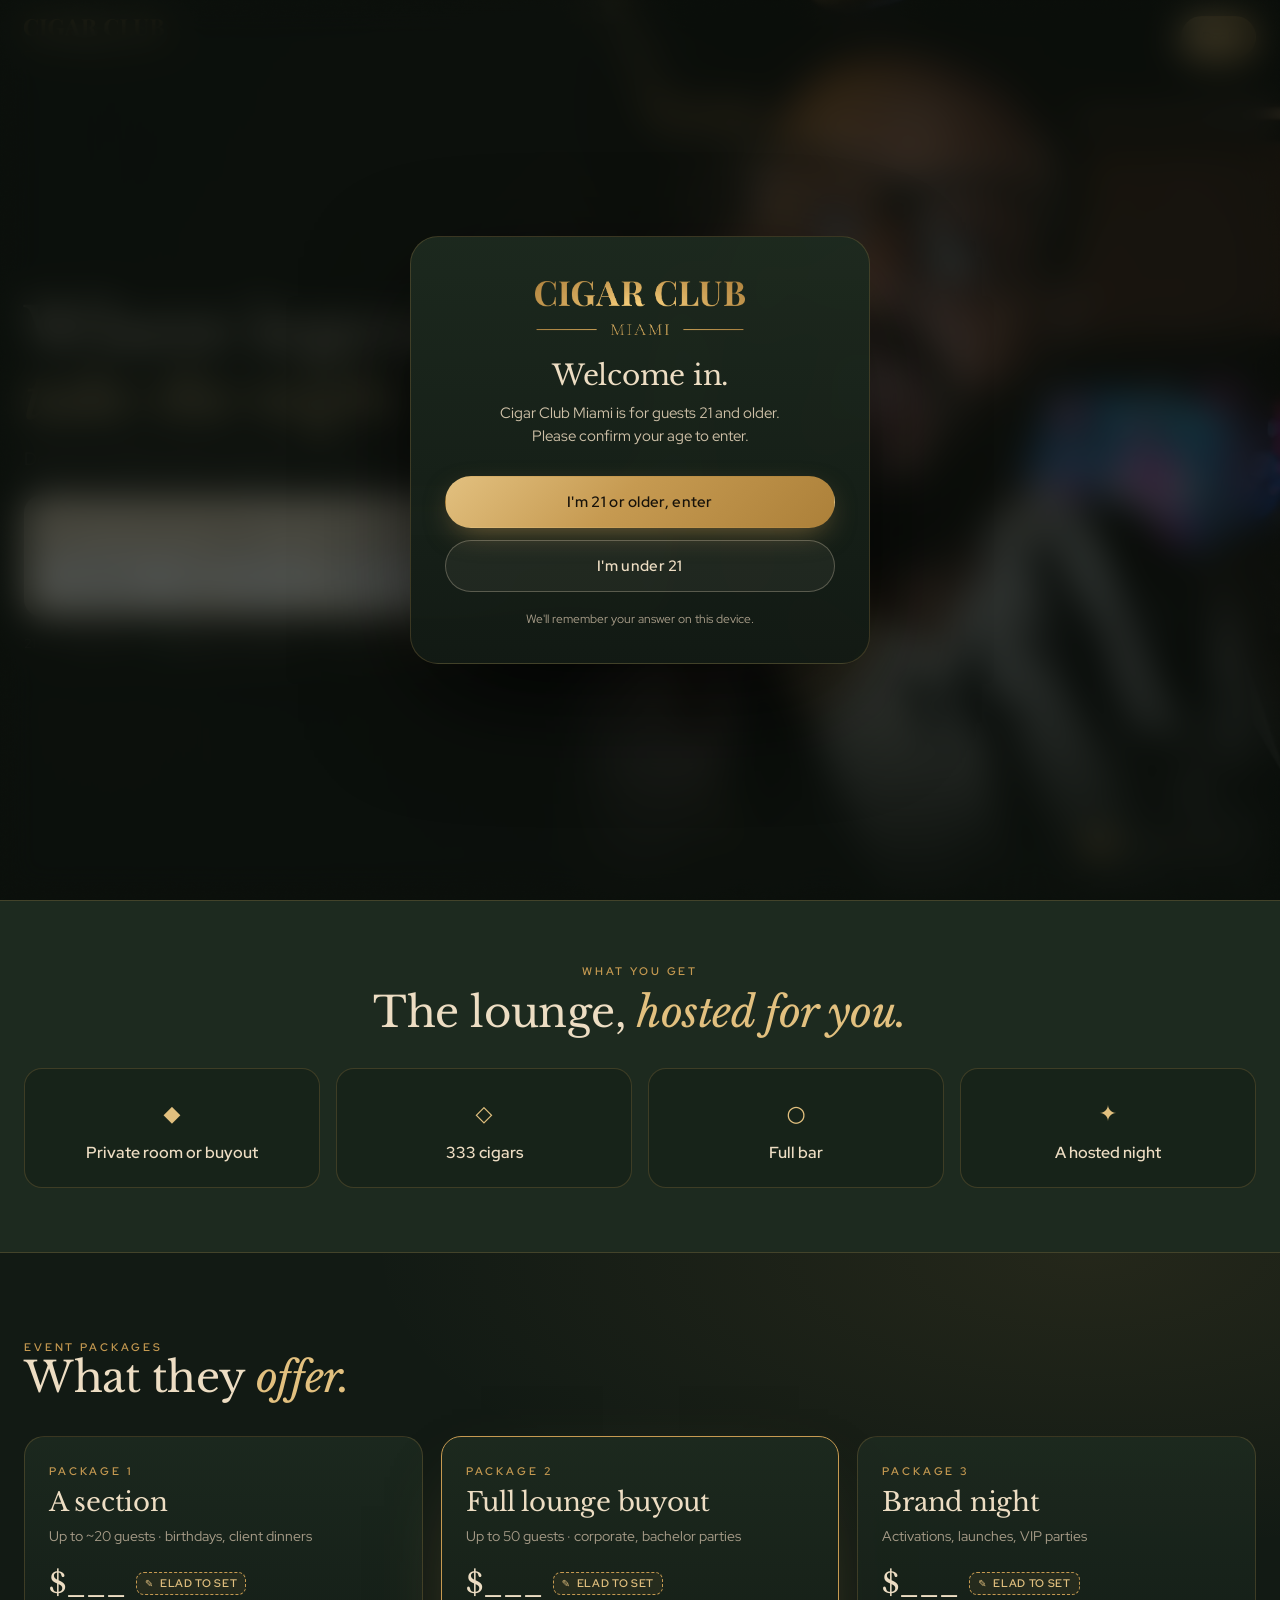
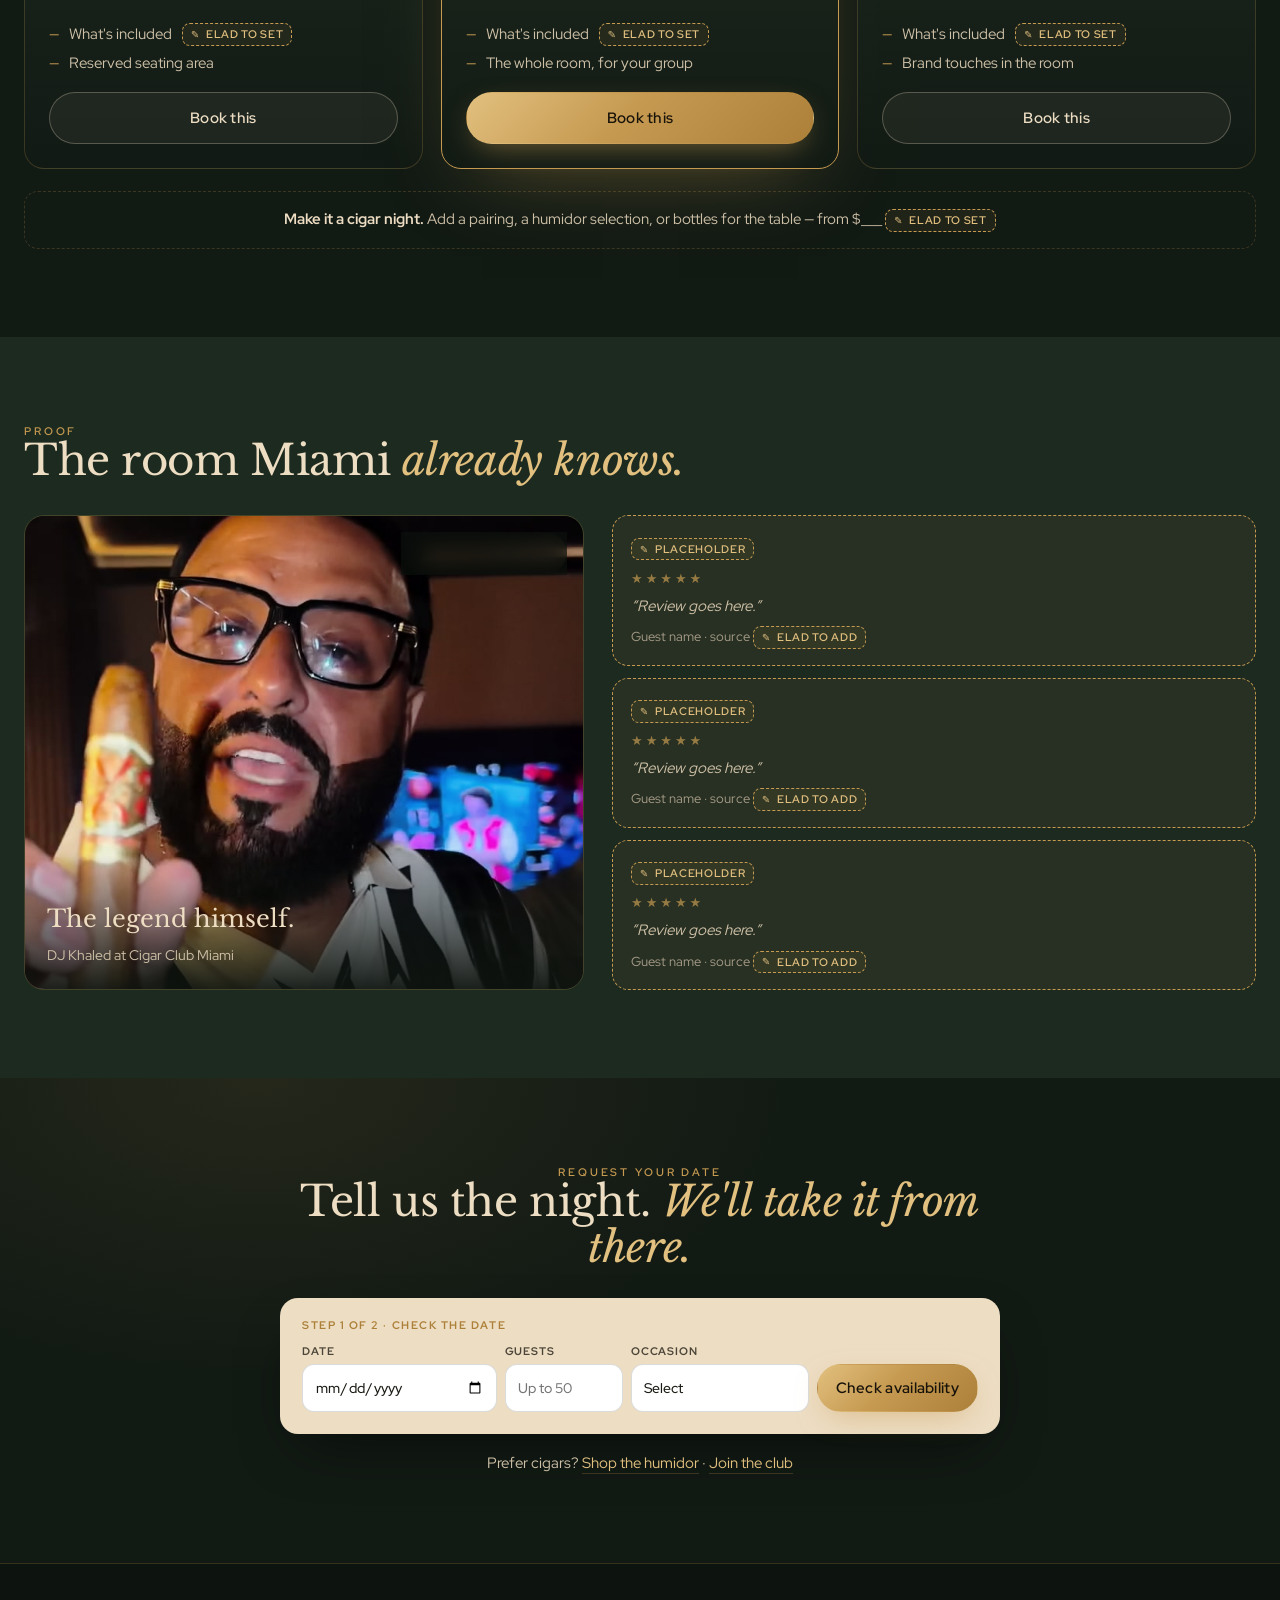
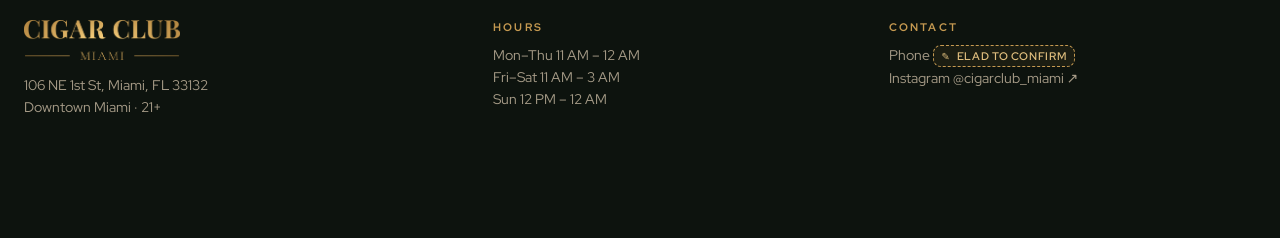
==== commit 43dc198a: "Tighten the mobile hero so the trust row fits the fold Shorten the video band and form fields, and m" ====
--- a/index.html
+++ b/index.html
@@ -198,17 +198,19 @@
   header .btn{height:38px;padding:0 14px;font-size:13px}
   .hero{align-items:flex-end;min-height:0}
   .hero .amb{display:none}
-  .bgv{inset:0 0 auto 0;width:100%;height:42vh;min-height:280px;filter:none;object-position:50% 35%;
+  .bgv{inset:0 0 auto 0;width:100%;height:34vh;min-height:230px;filter:none;object-position:50% 32%;
     -webkit-mask-image:none;mask-image:none}
-  .hero .shade{background:linear-gradient(0deg,rgba(13,19,14,1) 0%,rgba(13,19,14,.98) 52%,rgba(13,19,14,.55) 62%,rgba(13,19,14,.08) 78%,rgba(13,19,14,.45) 100%)}
-  .hgrid{padding:calc(42vh - 36px) 0 28px}
+  .hero .shade{background:linear-gradient(0deg,rgba(13,19,14,1) 0%,rgba(13,19,14,.98) 56%,rgba(13,19,14,.55) 66%,rgba(13,19,14,.08) 80%,rgba(13,19,14,.45) 100%)}
+  .hgrid{padding:calc(34vh - 18px) 0 22px}
   .sound.d{display:none}
-  .sound.m{display:inline-flex;right:16px;top:72px;left:auto;bottom:auto;height:36px;font-size:12px}
-  .hero h1{font-size:36px;margin-bottom:10px}
-  .hero .lead{font-size:15px;margin-bottom:16px}
-  .leadcard{padding:14px}
-  .leadrow{grid-template-columns:1fr}
-  .trust{font-size:12.5px;gap:8px 12px;margin-top:14px}
+  .sound.m{display:inline-flex;right:14px;top:auto;left:auto;bottom:auto;margin-top:calc(34vh - 50px);height:34px;font-size:12px;z-index:4}
+  .hero h1{font-size:34px;margin-bottom:8px}
+  .hero .lead{font-size:15px;margin-bottom:12px}
+  .leadcard{padding:12px}
+  .leadcard .kicker{margin-bottom:8px}
+  .f input,.f select,.leadcard .btn{height:44px}
+  .leadrow{grid-template-columns:1fr;gap:7px}
+  .trust{font-size:12px;gap:6px 10px;margin-top:12px}
   .get{padding:48px 0}
   .tiles{gap:10px}
   .tile{padding:20px 12px}
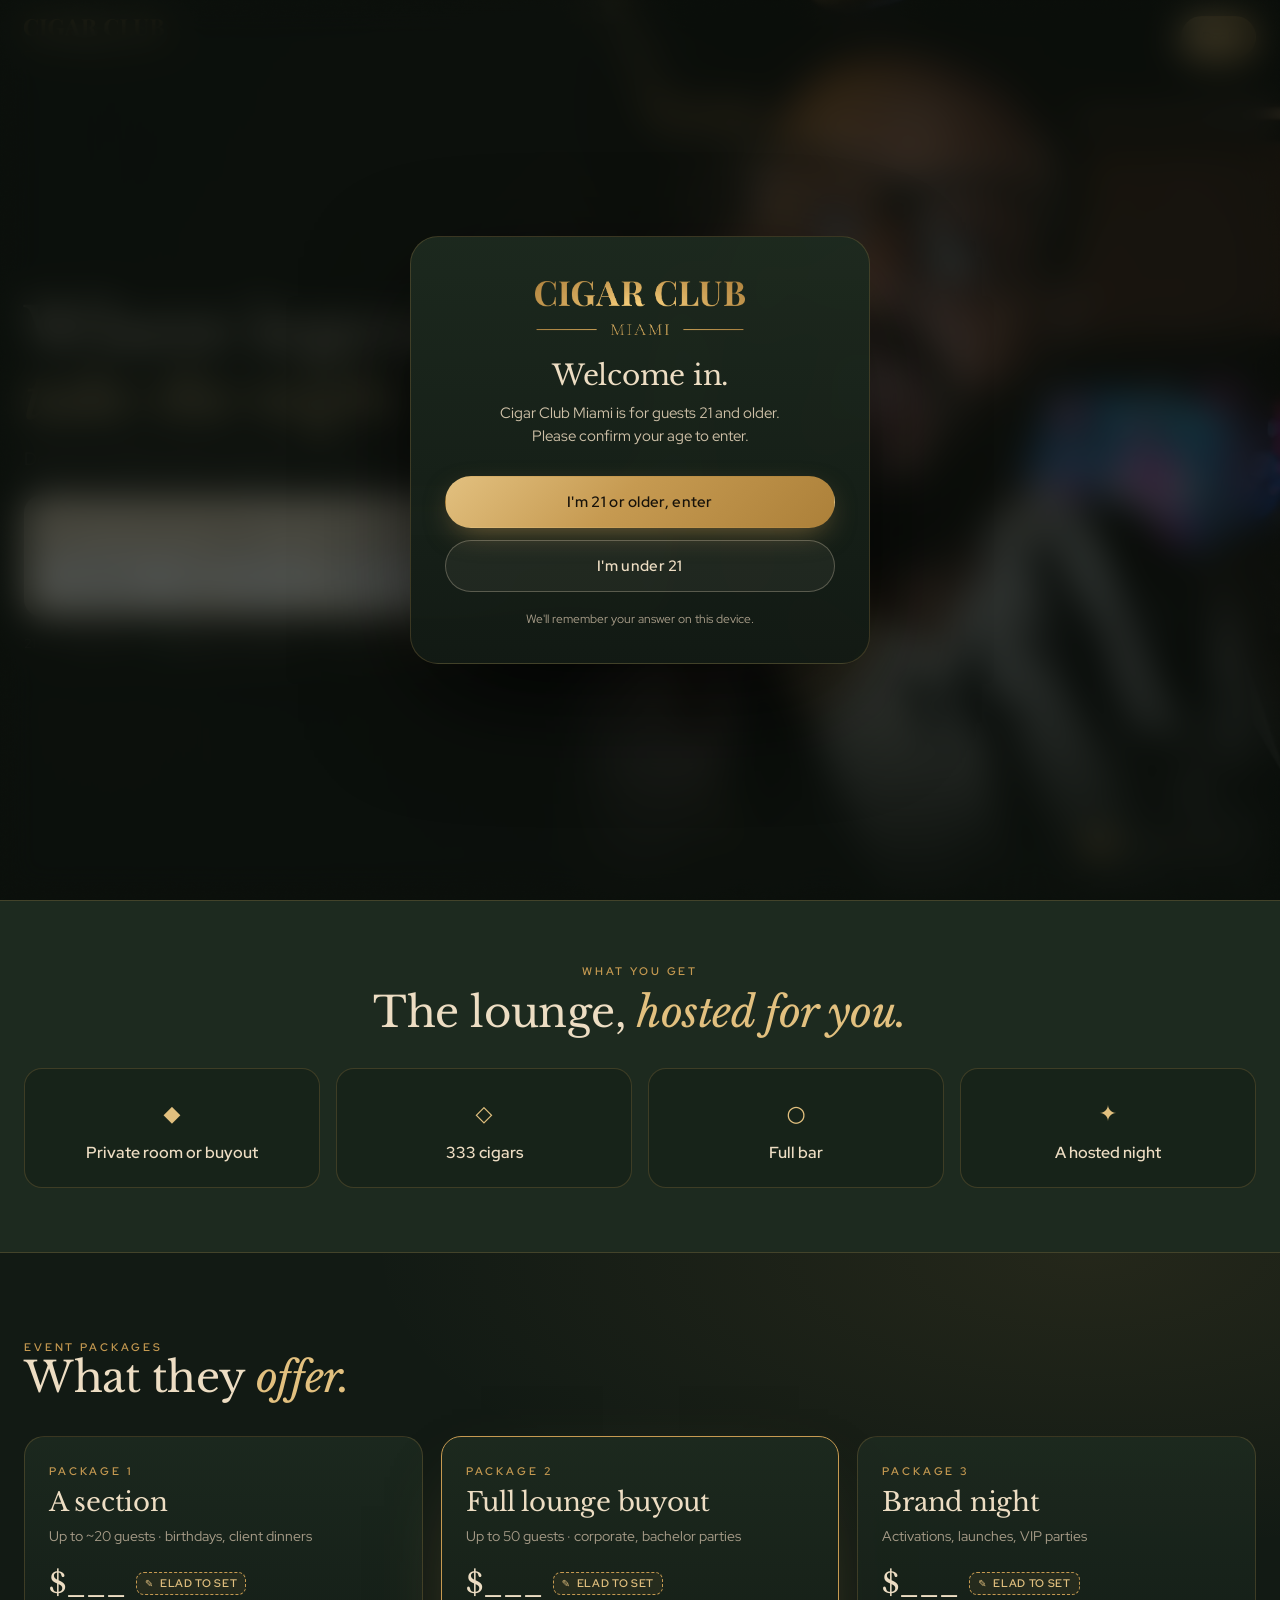
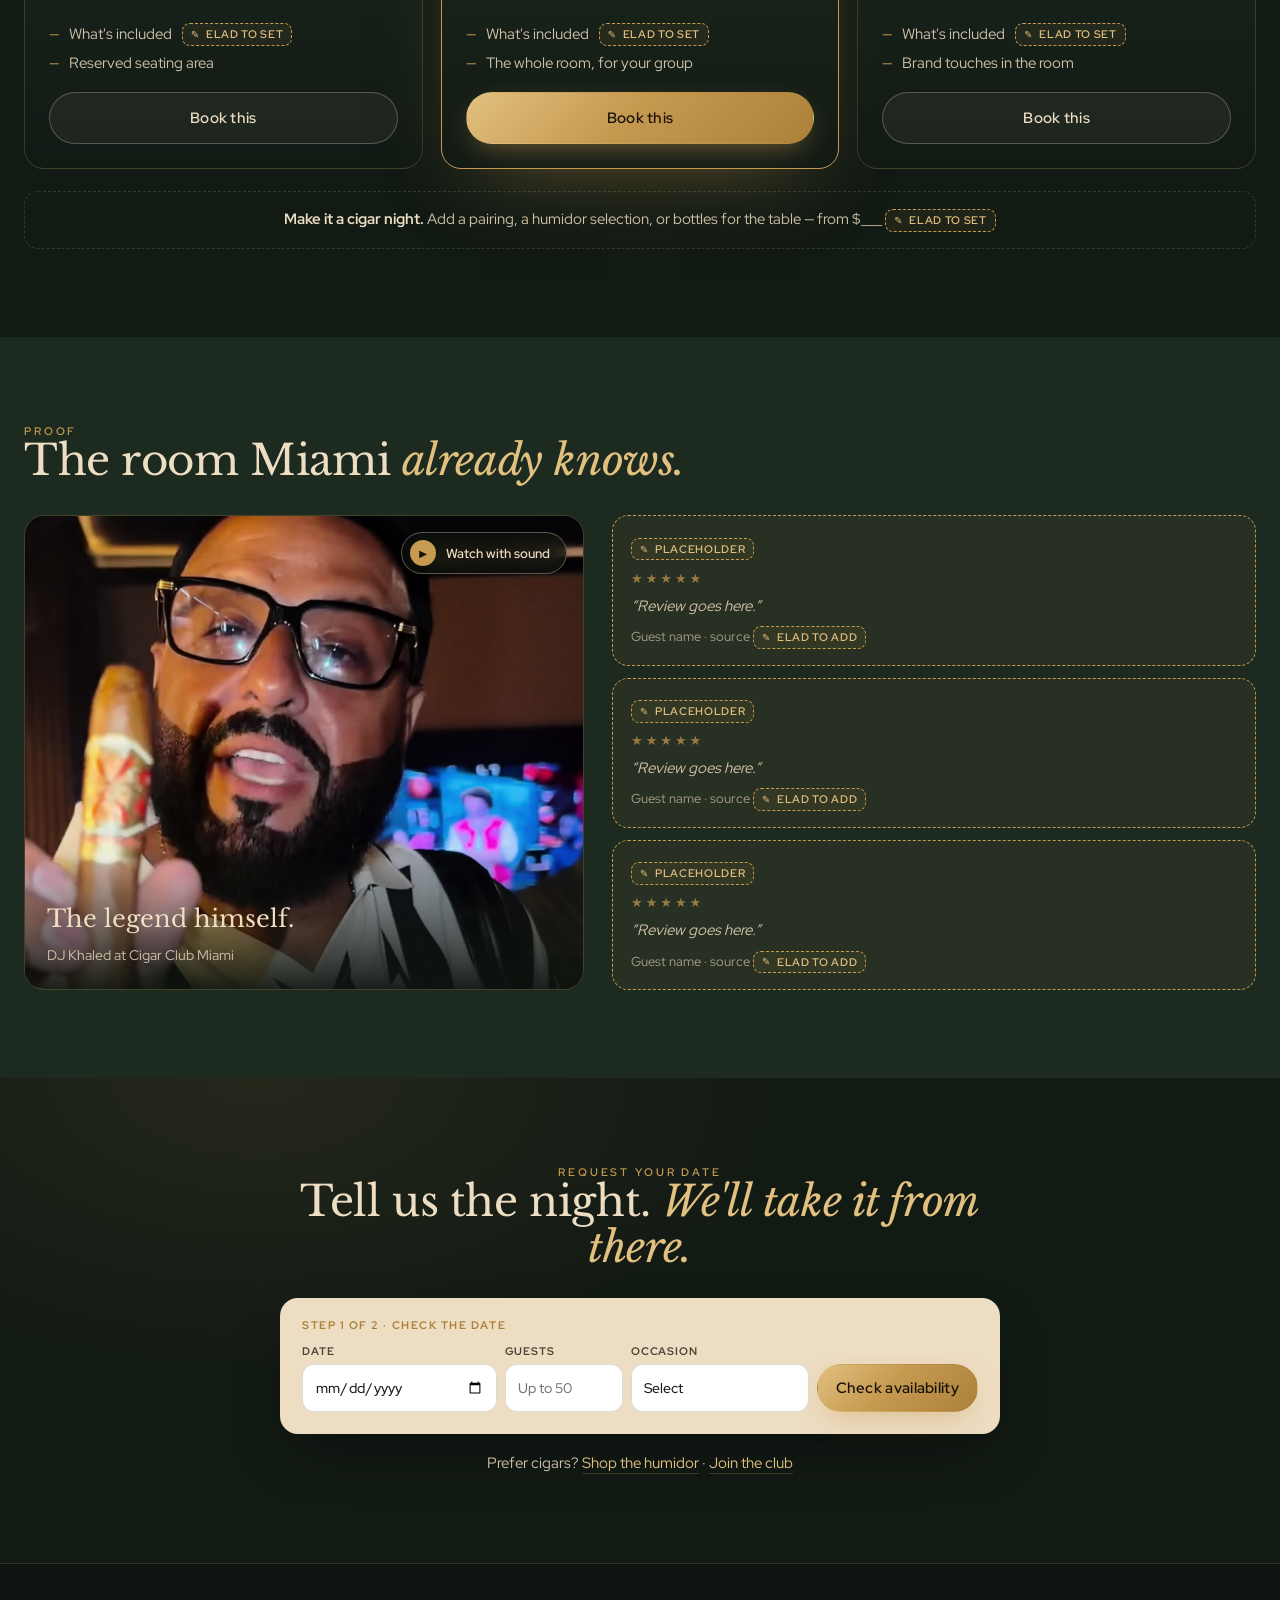
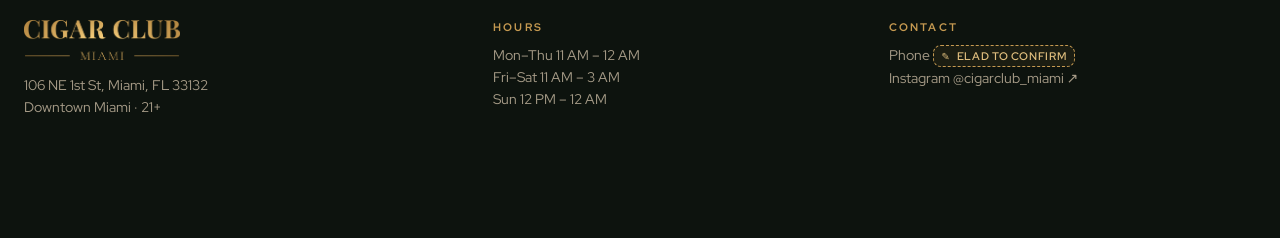
==== commit f3eed782: "Park the mobile Sound on control on the hero video, not the trust row" ====
--- a/index.html
+++ b/index.html
@@ -203,7 +203,7 @@
   .hero .shade{background:linear-gradient(0deg,rgba(13,19,14,1) 0%,rgba(13,19,14,.98) 56%,rgba(13,19,14,.55) 66%,rgba(13,19,14,.08) 80%,rgba(13,19,14,.45) 100%)}
   .hgrid{padding:calc(34vh - 18px) 0 22px}
   .sound.d{display:none}
-  .sound.m{display:inline-flex;right:14px;top:auto;left:auto;bottom:auto;margin-top:calc(34vh - 50px);height:34px;font-size:12px;z-index:4}
+  .sound.m{display:inline-flex;right:14px;left:auto;bottom:auto;top:calc(34vh - 64px);margin:0;height:34px;font-size:12px;z-index:4}
   .hero h1{font-size:34px;margin-bottom:8px}
   .hero .lead{font-size:15px;margin-bottom:12px}
   .leadcard{padding:12px}
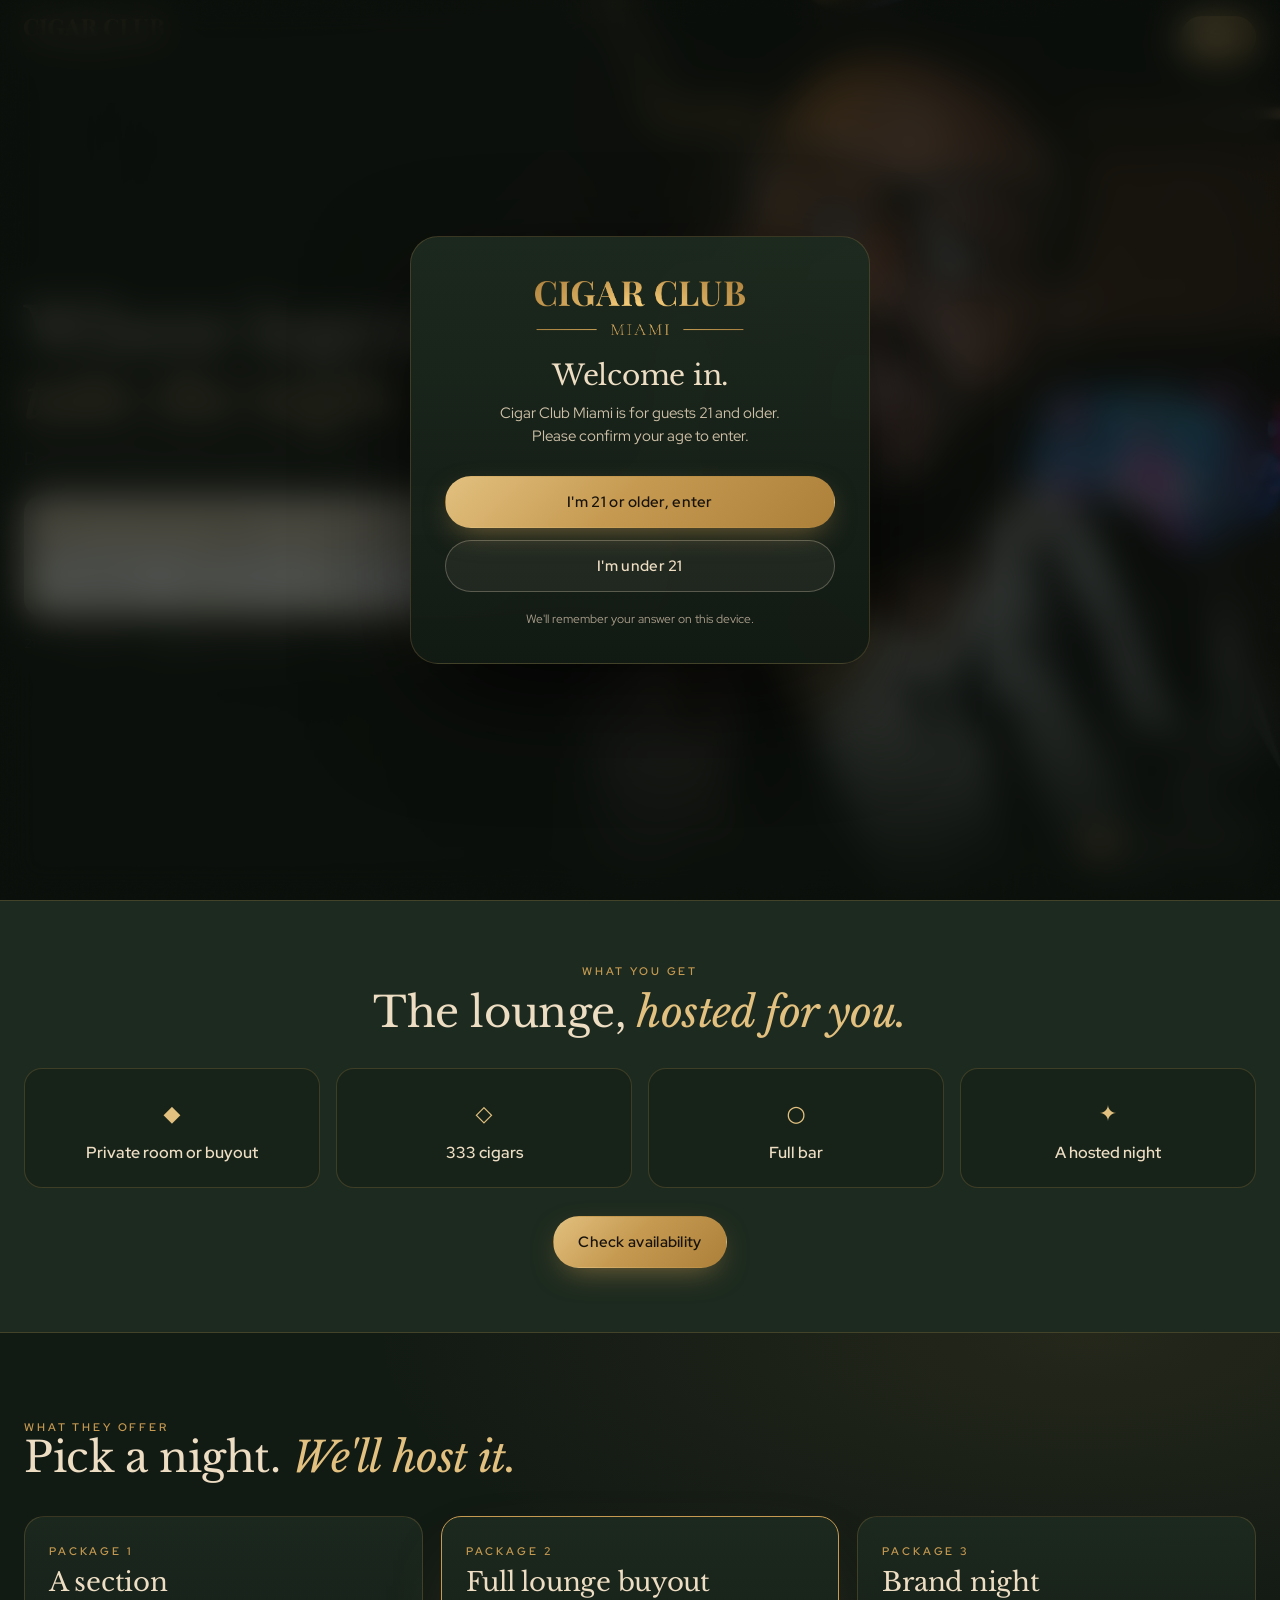
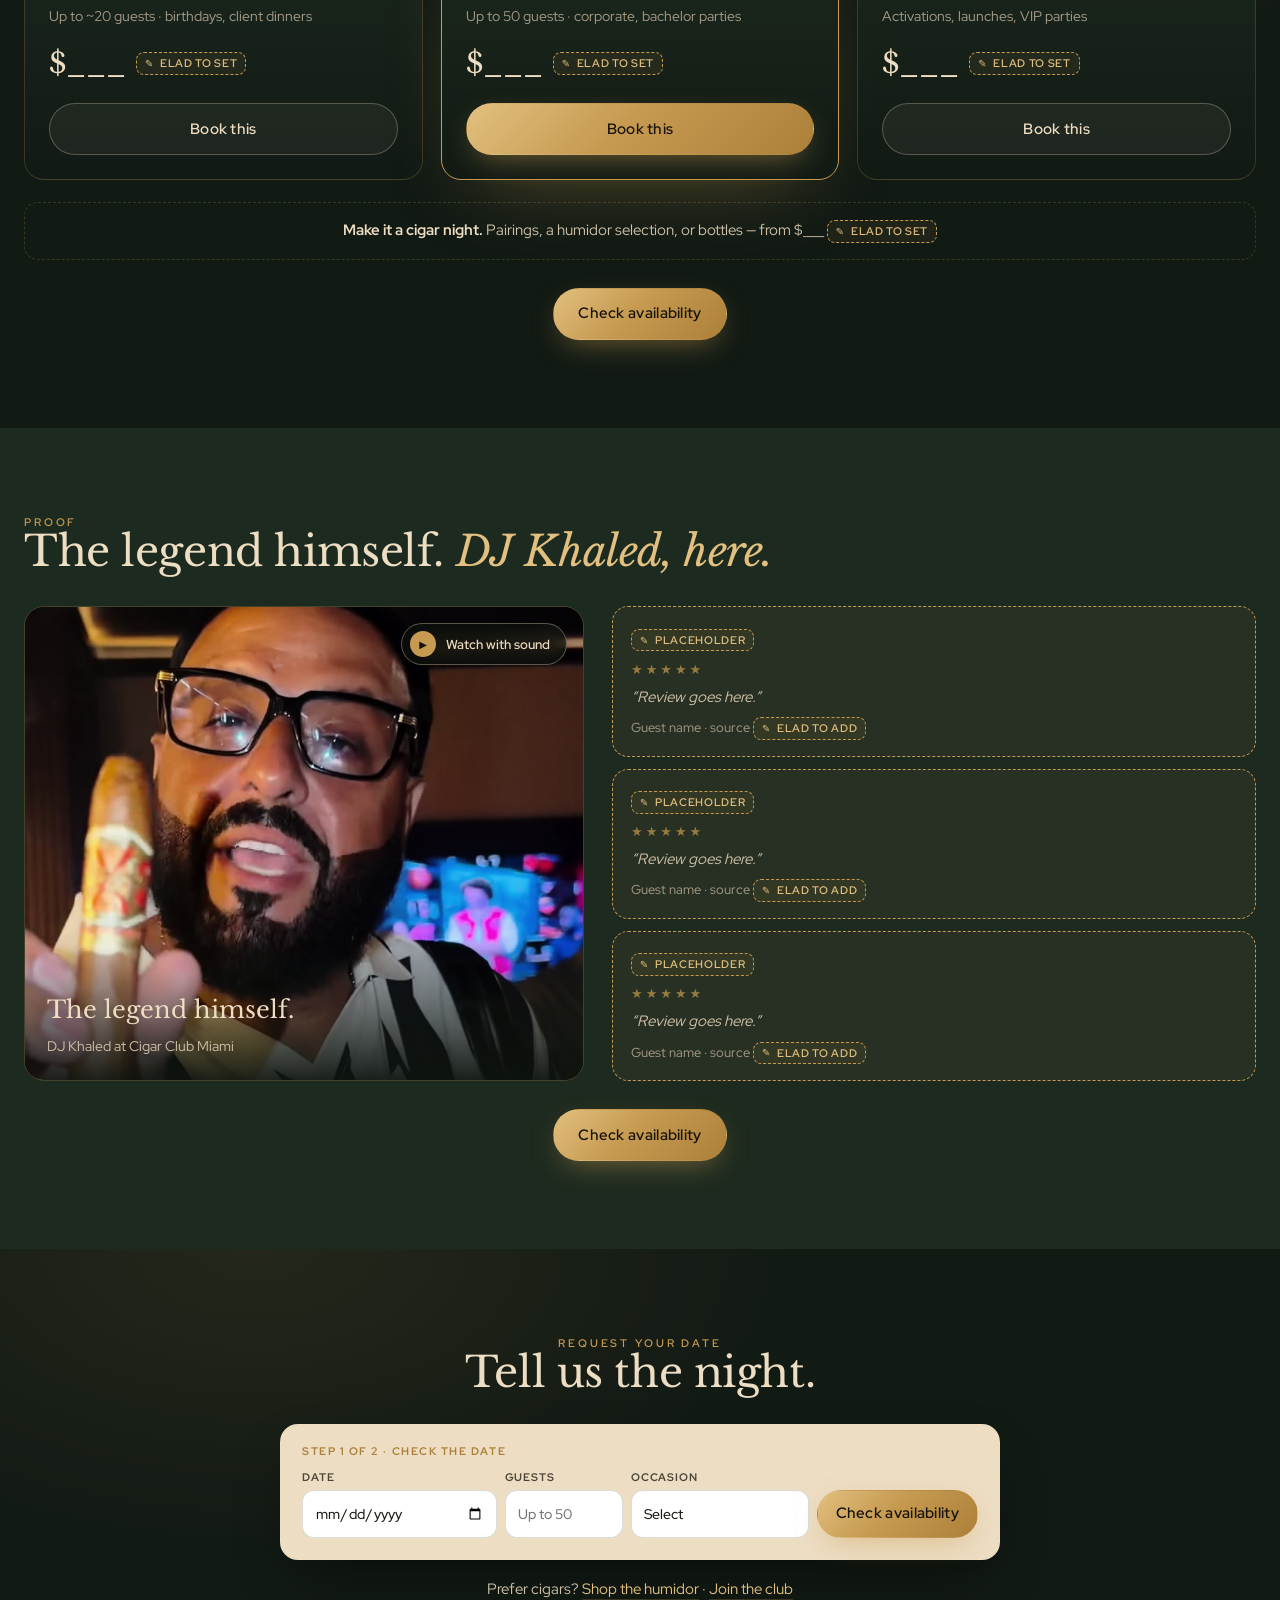
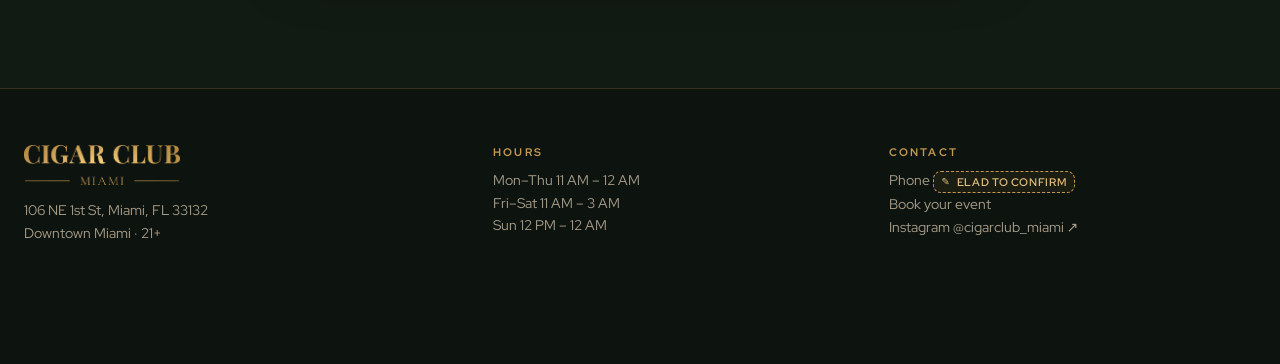
==== commit 40a1cfc9: "Blend the mobile hero and tighten every page for conversion Extend the Khaled clip behind the headli" ====
--- a/index.html
+++ b/index.html
@@ -177,6 +177,8 @@
 footer p{line-height:1.6}
 
 /* sticky mobile CTA */
+.sec-cta{display:flex;justify-content:center;margin-top:28px}
+.addon .sec-cta{margin-top:14px}
 .mbar{display:none}
 
 @media (max-width:1080px){
@@ -196,14 +198,24 @@
   header .bar{height:62px}
   header .logo img{height:28px}
   header .btn{height:38px;padding:0 14px;font-size:13px}
-  .hero{align-items:flex-end;min-height:0}
+  .hero{align-items:flex-end;min-height:0;background:var(--ink)}
   .hero .amb{display:none}
-  .bgv{inset:0 0 auto 0;width:100%;height:34vh;min-height:230px;filter:none;object-position:50% 32%;
-    -webkit-mask-image:none;mask-image:none}
-  .hero .shade{background:linear-gradient(0deg,rgba(13,19,14,1) 0%,rgba(13,19,14,.98) 56%,rgba(13,19,14,.55) 66%,rgba(13,19,14,.08) 80%,rgba(13,19,14,.45) 100%)}
-  .hgrid{padding:calc(34vh - 18px) 0 22px}
+  .hero .media{inset:0 0 auto 0;height:78vh;min-height:460px}
+  .hero .media:after{content:"";position:absolute;left:0;right:0;bottom:0;height:40%;z-index:1;pointer-events:none;
+    background:linear-gradient(to bottom,rgba(13,19,14,0) 0%,rgba(13,19,14,.55) 45%,rgba(13,19,14,1) 100%)}
+  .bgv{inset:0;width:100%;height:100%;filter:none;object-position:50% 32%;
+    -webkit-mask-image:linear-gradient(to bottom,#000 0%,#000 60%,transparent 100%);
+    mask-image:linear-gradient(to bottom,#000 0%,#000 60%,transparent 100%)}
+  .hero .shade{background:linear-gradient(to bottom,
+    rgba(13,19,14,.42) 0%,
+    rgba(13,19,14,.08) 14%,
+    rgba(13,19,14,.16) 42vh,
+    rgba(13,19,14,.5) 54vh,
+    rgba(13,19,14,1) 78vh,
+    rgba(13,19,14,1) 100%)}
+  .hgrid{padding:42vh 0 28px}
   .sound.d{display:none}
-  .sound.m{display:inline-flex;right:14px;left:auto;bottom:auto;top:calc(34vh - 64px);margin:0;height:34px;font-size:12px;z-index:4}
+  .sound.m{display:inline-flex;right:14px;left:auto;bottom:auto;top:calc(42vh - 52px);margin:0;height:34px;font-size:12px;z-index:4}
   .hero h1{font-size:34px;margin-bottom:8px}
   .hero .lead{font-size:15px;margin-bottom:12px}
   .leadcard{padding:12px}
@@ -311,6 +323,7 @@
       <div class="tile"><div class="ic">○</div><h3>Full bar</h3></div>
       <div class="tile"><div class="ic">✦</div><h3>A hosted night</h3></div>
     </div>
+    <div class="sec-cta"><a class="btn btn-gold" href="#lead">Check availability</a></div>
   </div>
 </section>
 
@@ -318,8 +331,8 @@
   <div class="wrap">
     <div class="head">
       <div>
-        <div class="eyebrow">Event packages</div>
-        <h2>What they <em>offer.</em></h2>
+        <div class="eyebrow">What they offer</div>
+        <h2>Pick a night. <em>We'll host it.</em></h2>
       </div>
     </div>
     <div class="packages">
@@ -328,10 +341,6 @@
         <h3>A section</h3>
         <div class="cap2">Up to ~20 guests · birthdays, client dinners</div>
         <div class="price">$___ <span class="ph">Elad to set</span></div>
-        <ul>
-          <li>What's included <span class="ph">Elad to set</span></li>
-          <li>Reserved seating area</li>
-        </ul>
         <a class="btn btn-ghost" href="#lead" onclick="pickPkg('A section')">Book this</a>
       </div>
       <div class="pkg feat">
@@ -339,10 +348,6 @@
         <h3>Full lounge buyout</h3>
         <div class="cap2">Up to 50 guests · corporate, bachelor parties</div>
         <div class="price">$___ <span class="ph">Elad to set</span></div>
-        <ul>
-          <li>What's included <span class="ph">Elad to set</span></li>
-          <li>The whole room, for your group</li>
-        </ul>
         <a class="btn btn-gold" href="#lead" onclick="pickPkg('Full lounge buyout')">Book this</a>
       </div>
       <div class="pkg">
@@ -350,14 +355,11 @@
         <h3>Brand night</h3>
         <div class="cap2">Activations, launches, VIP parties</div>
         <div class="price">$___ <span class="ph">Elad to set</span></div>
-        <ul>
-          <li>What's included <span class="ph">Elad to set</span></li>
-          <li>Brand touches in the room</li>
-        </ul>
         <a class="btn btn-ghost" href="#lead" onclick="pickPkg('Brand night')">Book this</a>
       </div>
     </div>
-    <p class="addon"><b>Make it a cigar night.</b> Add a pairing, a humidor selection, or bottles for the table — from $___ <span class="ph">Elad to set</span></p>
+    <p class="addon"><b>Make it a cigar night.</b> Pairings, a humidor selection, or bottles — from $___ <span class="ph">Elad to set</span></p>
+    <div class="sec-cta"><a class="btn btn-gold" href="#lead">Check availability</a></div>
   </div>
 </section>
 
@@ -365,7 +367,7 @@
   <div class="wrap">
     <div class="head" style="margin-bottom:32px">
       <div class="eyebrow">Proof</div>
-      <h2>The room Miami <em>already knows.</em></h2>
+      <h2>The legend himself. <em>DJ Khaled, here.</em></h2>
     </div>
     <div class="pgrid">
       <div class="moment">
@@ -397,6 +399,7 @@
         </div>
       </div>
     </div>
+    <div class="sec-cta"><a class="btn btn-gold" href="#lead">Check availability</a></div>
   </div>
 </section>
 
@@ -405,7 +408,7 @@
     <div class="box">
       <div class="head">
         <div class="eyebrow">Request your date</div>
-        <h2>Tell us the night. <em>We'll take it from there.</em></h2>
+        <h2>Tell us the night.</h2>
       </div>
       <div class="leadcard" id="leadFinal">
         <div class="step1">
@@ -470,6 +473,7 @@
     <div>
       <h5>Contact</h5>
       <p>Phone <span class="ph">Elad to confirm</span><br>
+      <a href="#lead">Book your event</a><br>
       <a href="https://www.instagram.com/cigarclub_miami/" target="_blank" rel="noopener">Instagram @cigarclub_miami ↗</a></p>
     </div>
   </div>
